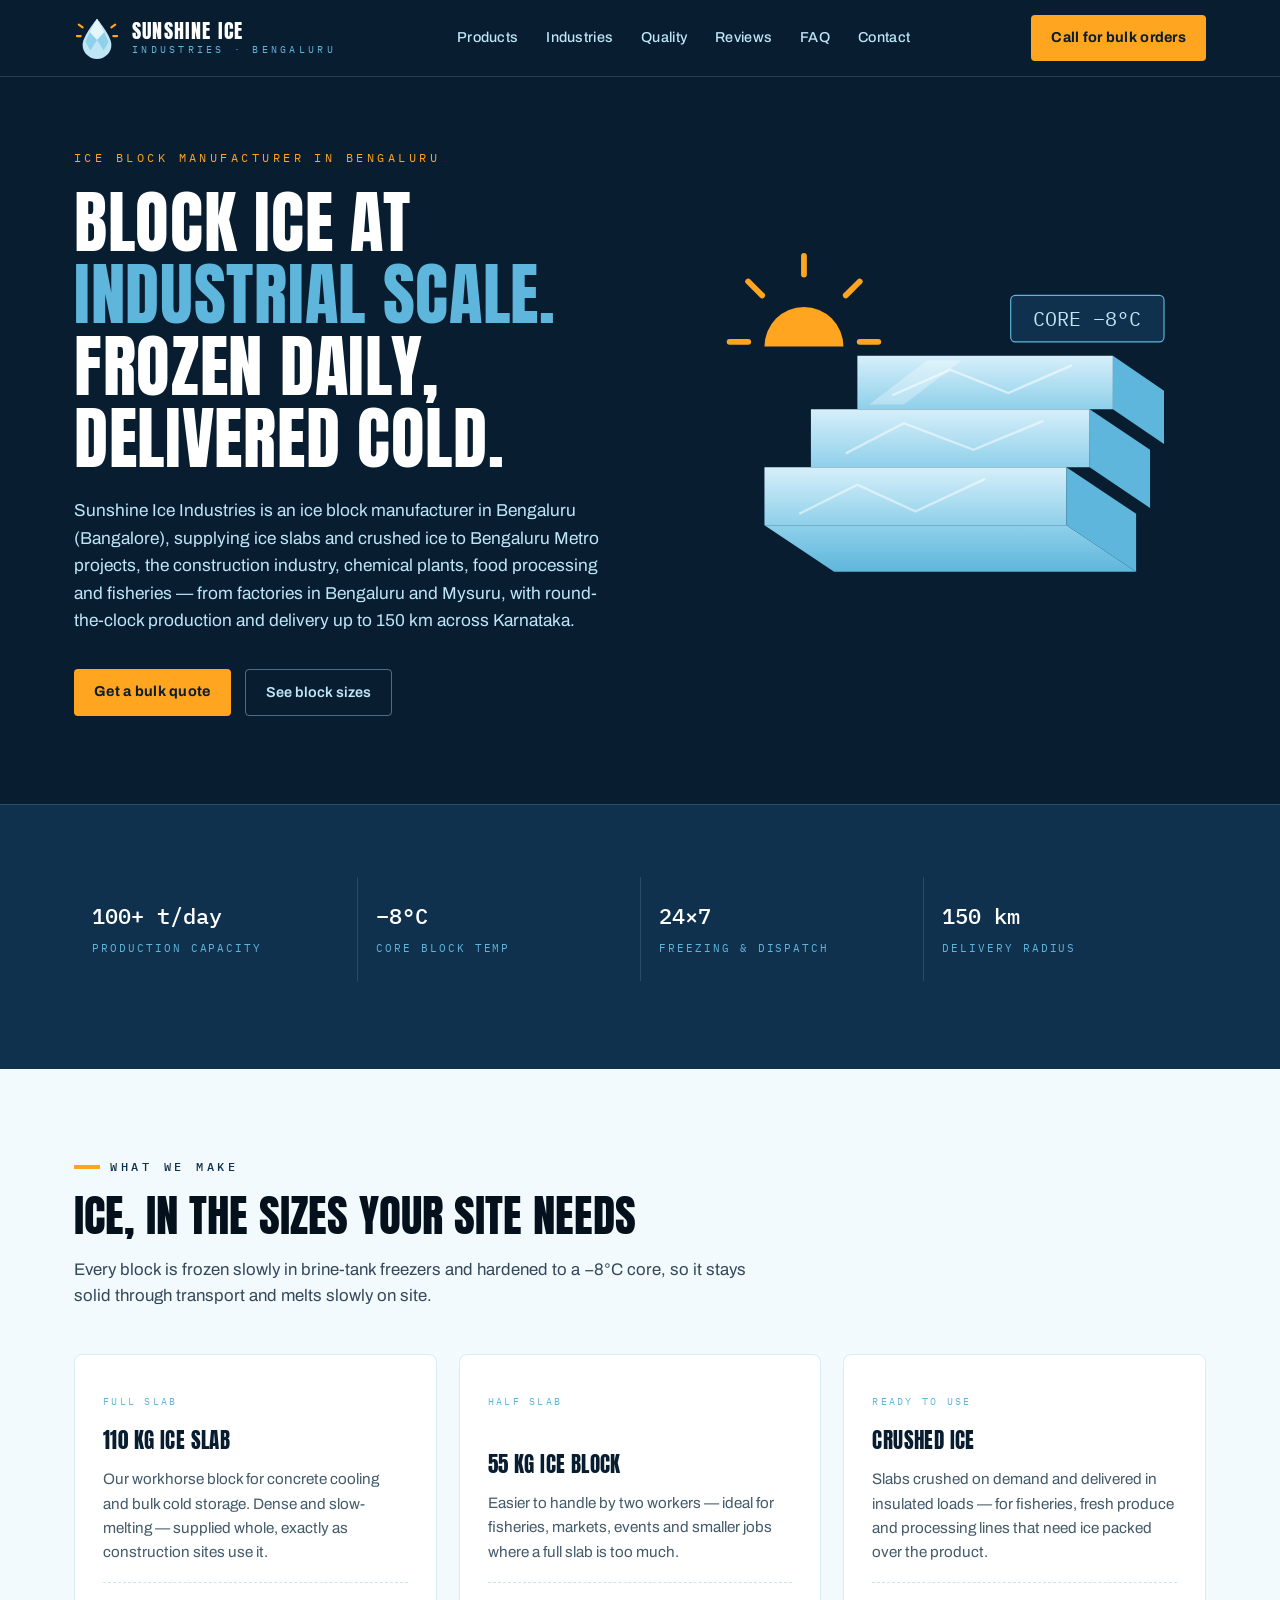
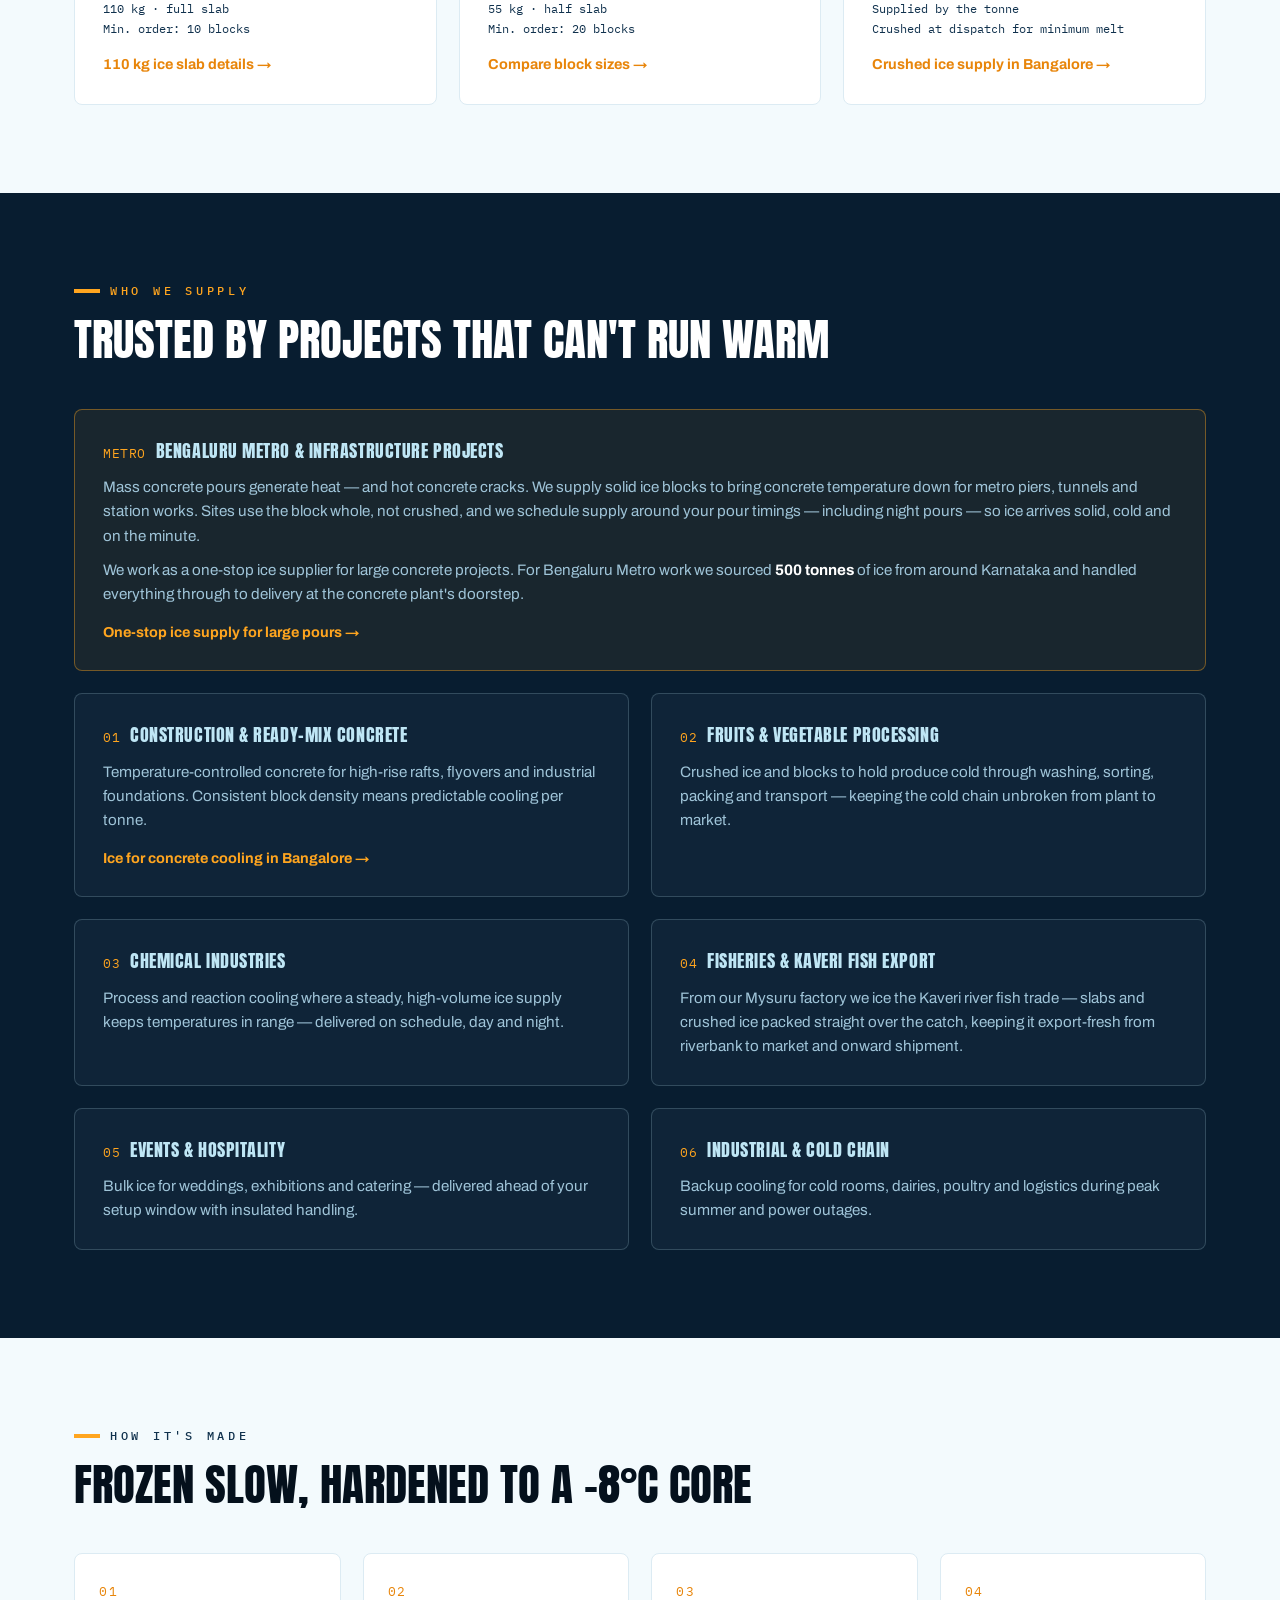
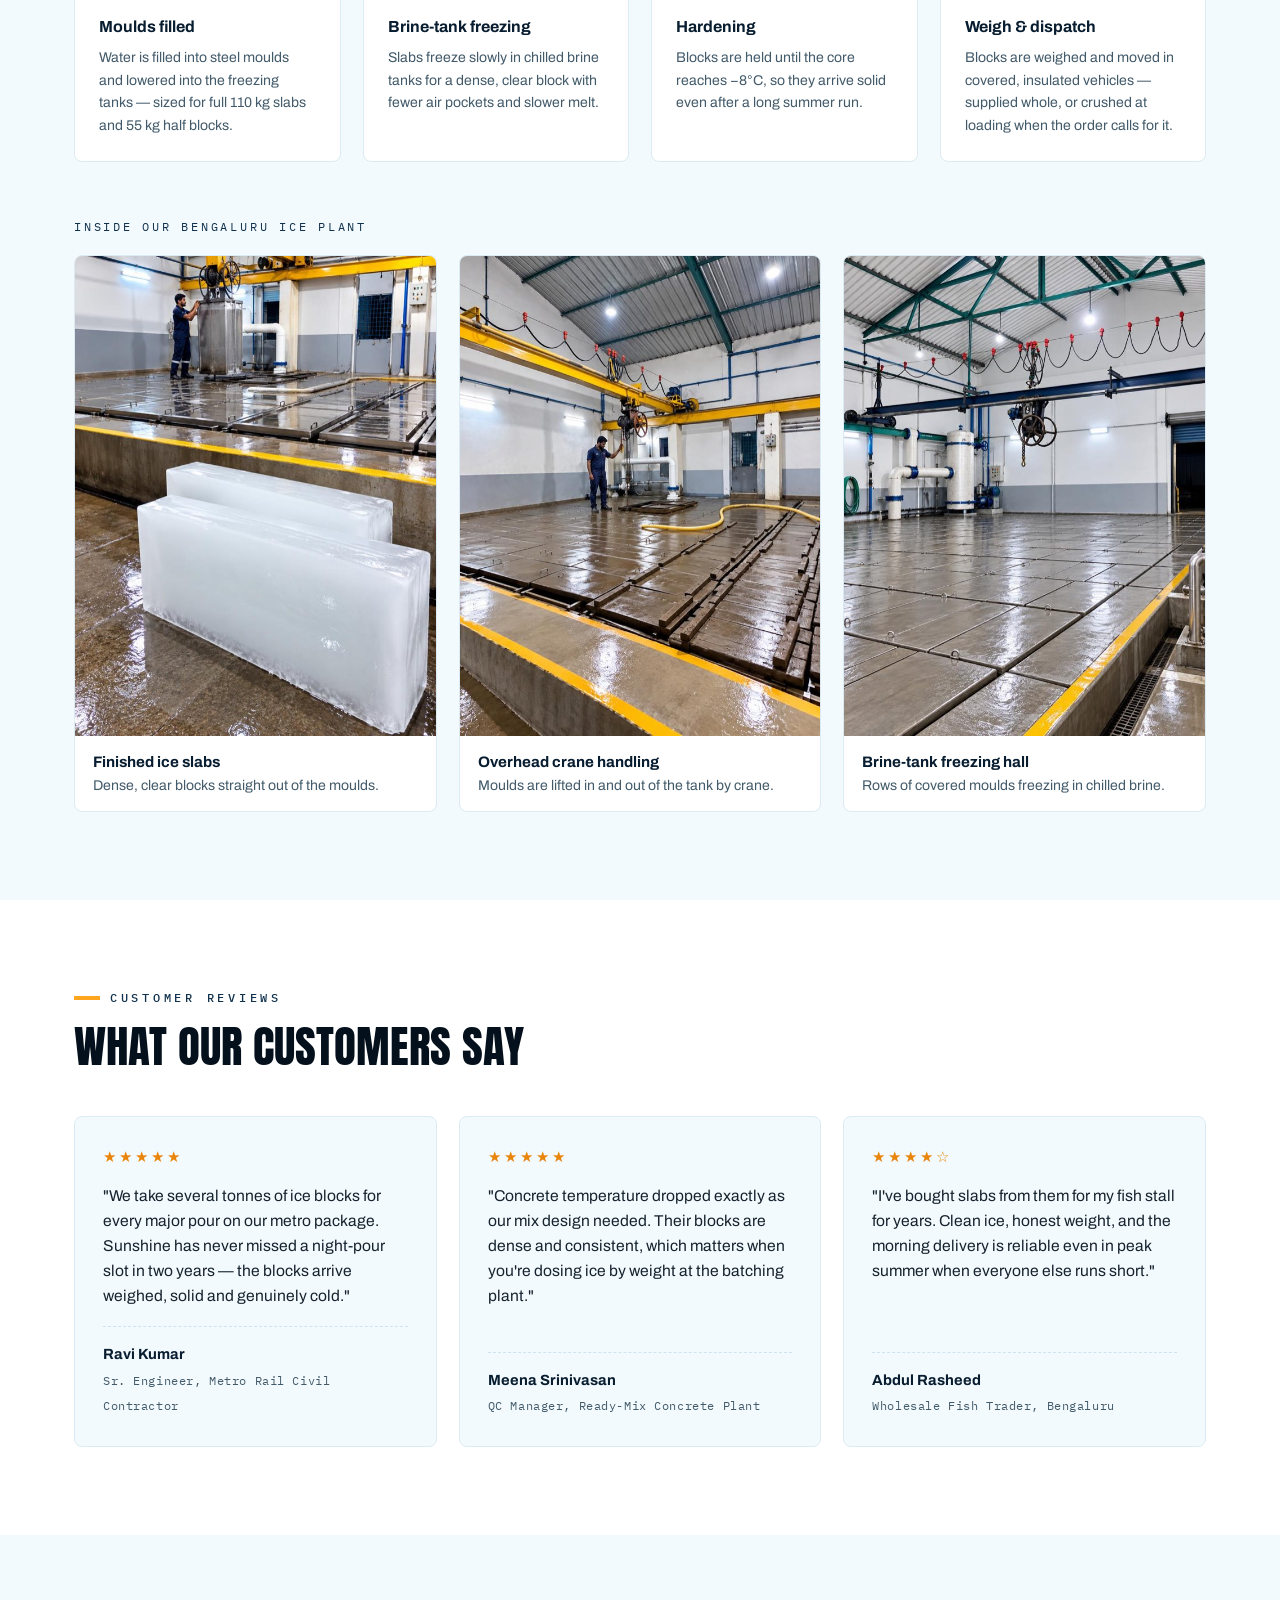
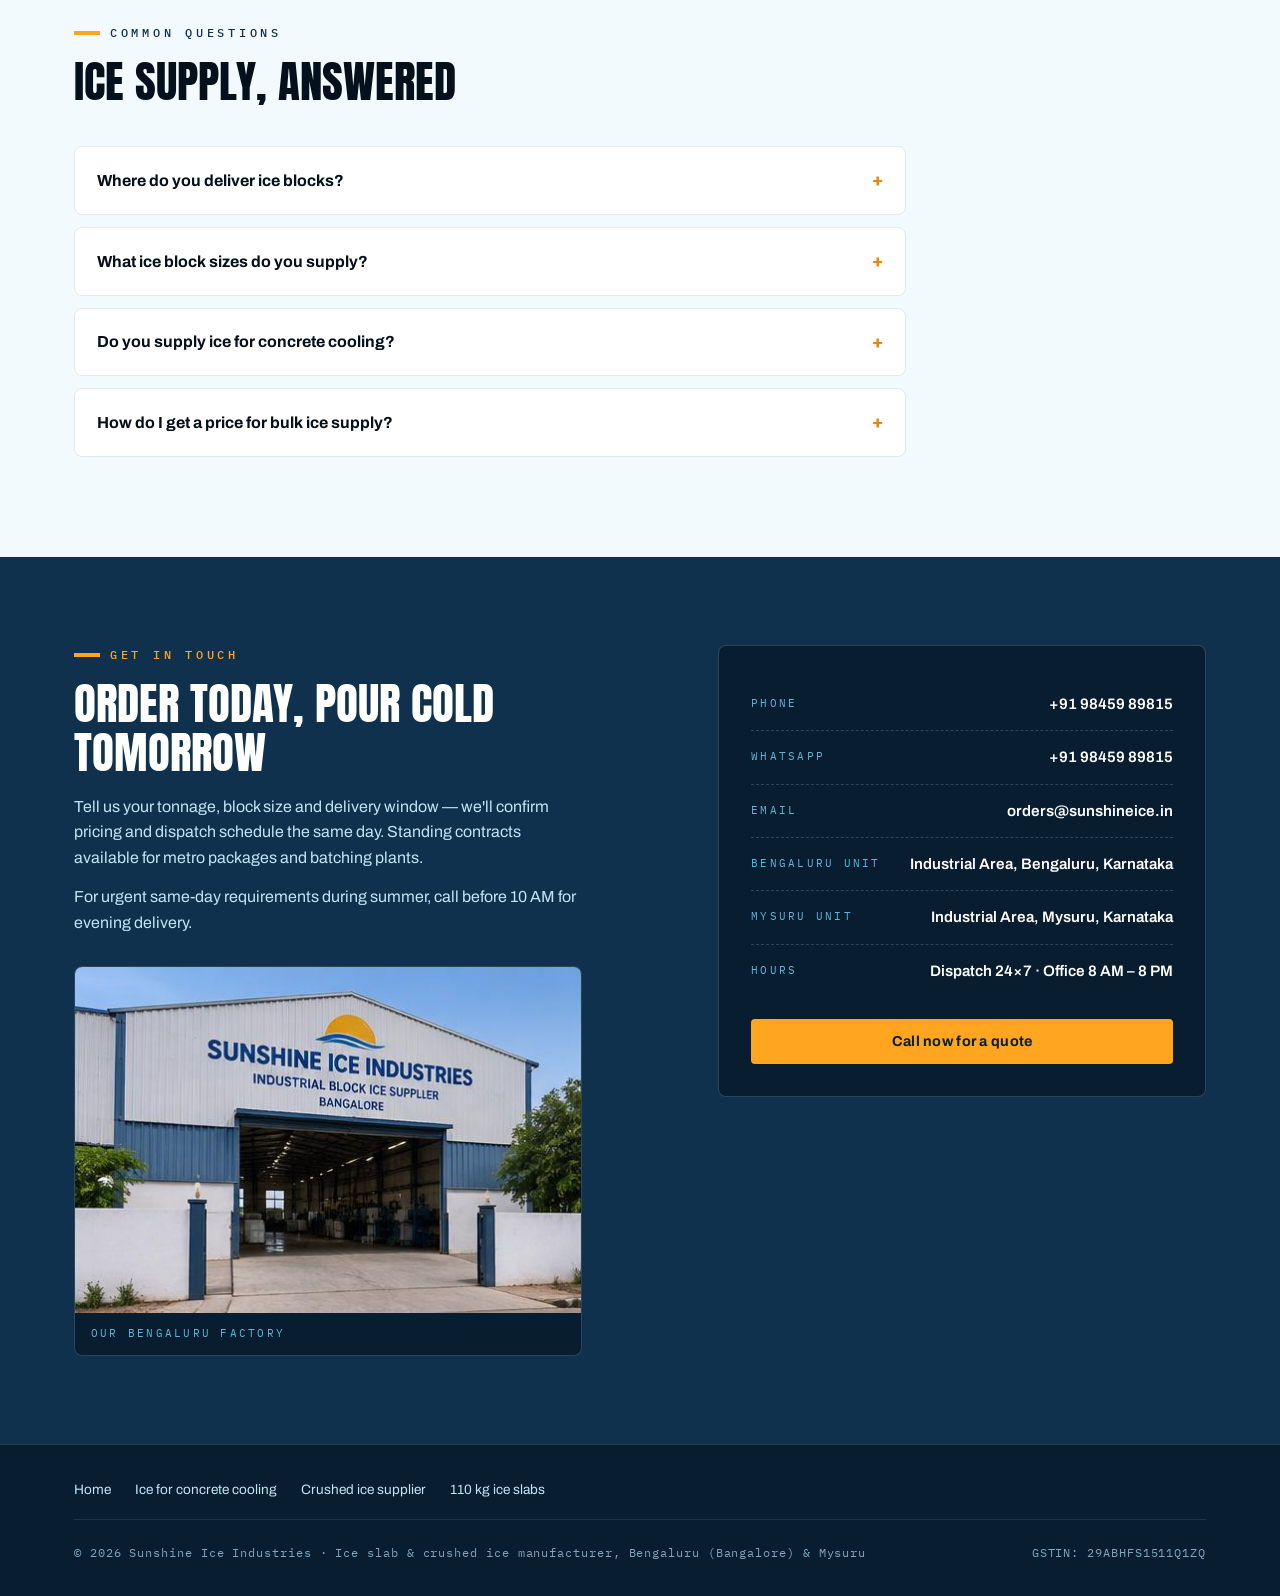
==== index.html @ 1e6f7b1a "Highlight one-stop ice supply for large concrete projects - Concrete cooling page: new lead section " ====
<!DOCTYPE html>
<html lang="en">
<head>
<meta charset="UTF-8">
<meta name="viewport" content="width=device-width, initial-scale=1.0">
<meta name="color-scheme" content="only light">
<meta name="supported-color-schemes" content="light">
<title>Ice Block Manufacturer in Bengaluru | Ice Slab Supplier — Sunshine Ice Industries</title>
<meta name="description" content="Ice block and ice slab manufacturer in Bengaluru (Bangalore). 110 kg and 55 kg blocks and crushed ice for concrete cooling. Call +91 98459 89815.">
<link rel="canonical" href="https://www.sunshineice.in/">
<meta name="geo.region" content="IN-KA">
<meta name="geo.placename" content="Bengaluru">
<meta property="og:type" content="website">
<meta property="og:title" content="Ice Block Manufacturer in Bengaluru — Sunshine Ice Industries">
<meta property="og:description" content="110 kg &amp; 55 kg ice slabs and crushed ice for concrete cooling, metro projects, construction and food processing. 100+ tonnes/day, delivery up to 150 km. Call +91 98459 89815.">
<meta property="og:url" content="https://www.sunshineice.in/">
<meta property="og:locale" content="en_IN">
<meta property="og:site_name" content="Sunshine Ice Industries">
<meta property="og:image" content="https://www.sunshineice.in/images/sunshine-ice-bengaluru-share.jpg">
<meta property="og:image:type" content="image/jpeg">
<meta property="og:image:width" content="1200">
<meta property="og:image:height" content="630">
<meta property="og:image:alt" content="Ice slabs at the Sunshine Ice Industries factory in Bengaluru">
<meta name="twitter:card" content="summary_large_image">
<meta name="twitter:image" content="https://www.sunshineice.in/images/sunshine-ice-bengaluru-share.jpg">
<meta name="twitter:title" content="Ice Block Manufacturer in Bengaluru — Sunshine Ice Industries">
<meta name="twitter:description" content="Industrial ice slabs and crushed ice. 100+ tonnes/day, delivery up to 150 km across Karnataka.">
<link rel="icon" type="image/svg+xml" href="/favicon.svg">
<link rel="icon" type="image/png" sizes="96x96" href="/favicon-96.png">
<link rel="apple-touch-icon" href="/apple-touch-icon.png">
<link rel="preconnect" href="https://fonts.googleapis.com">
<link rel="preconnect" href="https://fonts.gstatic.com" crossorigin>
<link href="https://fonts.googleapis.com/css2?family=Anton&family=Archivo:wght@400;500;600;700&family=IBM+Plex+Mono:wght@400;500&display=swap" rel="stylesheet">
<link rel="stylesheet" href="/styles.css">
<script type="application/ld+json">
{
  "@context": "https://schema.org",
  "@type": "LocalBusiness",
  "name": "Sunshine Ice Industries",
  "description": "Ice block and ice slab manufacturer with factories in Bengaluru and Mysuru, supplying construction, Bengaluru Metro projects, chemical industries, food processing and Kaveri river fish export.",
  "url": "https://www.sunshineice.in/",
  "telephone": "+919845989815",
  "email": "orders@sunshineice.in",
  "image": [
    "https://www.sunshineice.in/images/sunshine-ice-bengaluru-share.jpg",
    "https://www.sunshineice.in/images/ice-slabs-bengaluru-ice-factory.jpg",
    "https://www.sunshineice.in/images/ice-factory-bengaluru-exterior.jpg"
  ],
  "address": {
    "@type": "PostalAddress",
    "addressLocality": "Bengaluru",
    "addressRegion": "Karnataka",
    "addressCountry": "IN"
  },
  "location": [
    {"@type": "Place", "name": "Sunshine Ice Industries Bengaluru Unit", "address": {"@type": "PostalAddress", "addressLocality": "Bengaluru", "addressRegion": "Karnataka", "addressCountry": "IN"}},
    {"@type": "Place", "name": "Sunshine Ice Industries Mysuru Unit", "address": {"@type": "PostalAddress", "addressLocality": "Mysuru", "addressRegion": "Karnataka", "addressCountry": "IN"}}
  ],
  "areaServed": ["Bengaluru", "Bangalore", "Mysuru", "Karnataka"],
  "openingHours": "Mo-Su 00:00-24:00",
  "vatID": "29ABHFS1511Q1ZQ",
  "makesOffer": [
    {"@type": "Offer", "itemOffered": {"@type": "Product", "name": "110 kg Ice Slab"}},
    {"@type": "Offer", "itemOffered": {"@type": "Product", "name": "55 kg Ice Block"}},
    {"@type": "Offer", "itemOffered": {"@type": "Product", "name": "Crushed Ice"}}
  ]
}
</script>
<script type="application/ld+json">
{
  "@context": "https://schema.org",
  "@type": "FAQPage",
  "mainEntity": [
    {
      "@type": "Question",
      "name": "Where do you deliver ice blocks?",
      "acceptedAnswer": {"@type": "Answer", "text": "We deliver across Bengaluru (Bangalore) and up to 150 km from our factories in Bengaluru and Mysuru, covering both cities and surrounding districts, in covered insulated vehicles."}
    },
    {
      "@type": "Question",
      "name": "What ice block sizes do you supply?",
      "acceptedAnswer": {"@type": "Answer", "text": "Full slabs of 110 kg, half slabs of 55 kg, and crushed ice supplied by the tonne. Minimum order is 10 full slabs or 20 half blocks."}
    },
    {
      "@type": "Question",
      "name": "Do you supply ice for concrete cooling?",
      "acceptedAnswer": {"@type": "Answer", "text": "Yes. We supply solid ice blocks for concrete temperature control on metro and construction pours, scheduled around your pour timings including night pours."}
    },
    {
      "@type": "Question",
      "name": "How do I get a price for bulk ice supply?",
      "acceptedAnswer": {"@type": "Answer", "text": "Call or WhatsApp +91 98459 89815 with your tonnage, block size and delivery location — we confirm pricing and dispatch schedule the same day."}
    }
  ]
}
</script>
</head>
<body>
<!-- ================= HEADER ================= -->
<header>
  <div class="wrap nav">
    <a class="brand" href="#top" aria-label="Sunshine Ice Industries home">
      <!-- LOGO: frost drop — a droplet freezing into facets, flanked by sun rays -->
      <svg width="46" height="46" viewBox="0 0 96 96" role="img" aria-label="Sunshine Ice Industries logo">
        <path d="M48 8 C48 8 78 44 78 62 A30 30 0 0 1 18 62 C18 44 48 8 48 8Z" fill="#BFE6F5"/>
        <polygon points="48,8 63,36 48,52 33,36" fill="#E4F5FC"/>
        <polygon points="33,36 48,52 34,74 24,56" fill="#8FD0EA"/>
        <polygon points="63,36 48,52 62,74 72,56" fill="#8FD0EA"/>
        <g stroke="#FFA51F" stroke-width="4.5" stroke-linecap="round">
          <line x1="10" y1="20" x2="18" y2="26"/>
          <line x1="86" y1="20" x2="78" y2="26"/>
          <line x1="6"  y1="44" x2="14" y2="44"/>
          <line x1="90" y1="44" x2="82" y2="44"/>
        </g>
      </svg>
      <span class="brand-name">SUNSHINE ICE<span>INDUSTRIES<i> · BENGALURU</i></span></span>
    </a>
    <nav class="links" id="navLinks">
      <a href="#products">Products</a>
      <a href="#industries">Industries</a>
      <a href="#process">Quality</a>
      <a href="#reviews">Reviews</a>
      <a href="#faq">FAQ</a>
      <a href="#contact">Contact</a>
    </nav>
    <div style="display:flex;gap:12px;align-items:center">
      <a class="call-btn" href="tel:+919845989815"><span class="lbl-long">Call for bulk orders</span><span class="lbl-short">Call now</span></a>
      <button class="menu-toggle" id="menuToggle" aria-expanded="false" aria-controls="navLinks" aria-label="Toggle menu">&#9776;</button>
    </div>
  </div>
</header>

<!-- ================= HERO ================= -->
<div class="hero" id="top">
  <div class="wrap">
    <div>
      <h1 class="eyebrow">Ice block manufacturer in Bengaluru</h1>
      <p class="hero-title">Block ice at <em>industrial scale.</em> Frozen daily, delivered cold.</p>
      <p class="lede">Sunshine Ice Industries is an ice block manufacturer in Bengaluru (Bangalore), supplying
        ice slabs and crushed ice to Bengaluru Metro projects, the construction industry, chemical
        plants, food processing and fisheries — from factories in Bengaluru and Mysuru, with
        round-the-clock production and delivery up to 150 km across Karnataka.</p>
      <div class="hero-ctas">
        <a class="call-btn" href="#contact">Get a bulk quote</a>
        <a class="btn-ghost" href="#products">See block sizes</a>
      </div>
    </div>
    <div class="hero-art" aria-hidden="true">
      <!-- stacked ice slabs -->
      <svg viewBox="0 0 420 340" xmlns="http://www.w3.org/2000/svg">
        <defs>
          <linearGradient id="face" x1="0" y1="0" x2="0" y2="1">
            <stop offset="0" stop-color="#D6EFFA"/><stop offset="1" stop-color="#8FD0EA"/>
          </linearGradient>
          <linearGradient id="side" x1="0" y1="0" x2="0" y2="1">
            <stop offset="0" stop-color="#8FD0EA"/><stop offset="1" stop-color="#5FB6DC"/>
          </linearGradient>
        </defs>
        <!-- bottom slab -->
        <g>
          <polygon points="40,250 300,250 360,290 100,290" fill="url(#side)"/>
          <polygon points="40,250 300,250 300,200 40,200" fill="url(#face)"/>
          <polygon points="300,250 360,290 360,240 300,200" fill="#5FB6DC"/>
          <polyline points="70,240 120,215 170,238 230,210" fill="none" stroke="#FFFFFF" stroke-opacity=".5" stroke-width="2"/>
        </g>
        <!-- middle slab -->
        <g>
          <polygon points="70,200 310,200 360,235 120,235" fill="url(#side)" opacity="0"/>
          <polygon points="80,200 320,200 320,150 80,150" fill="url(#face)"/>
          <polygon points="320,200 372,235 372,185 320,150" fill="#5FB6DC"/>
          <polygon points="80,200 320,200 372,235 132,235" fill="url(#side)" opacity=".0"/>
          <polyline points="110,188 160,162 220,185 280,160" fill="none" stroke="#FFFFFF" stroke-opacity=".5" stroke-width="2"/>
        </g>
        <!-- top slab -->
        <g>
          <polygon points="120,150 340,150 340,104 120,104" fill="url(#face)"/>
          <polygon points="340,150 384,180 384,134 340,104" fill="#5FB6DC"/>
          <polyline points="150,138 200,116 250,136 305,112" fill="none" stroke="#FFFFFF" stroke-opacity=".55" stroke-width="2"/>
          <polygon class="glint" points="130,146 180,108 210,108 160,146" fill="#FFFFFF" opacity=".3"/>
        </g>
        <!-- sun -->
        <g>
          <path d="M40 96a34 34 0 0 1 68 0Z" fill="#FFA51F"/>
          <g stroke="#FFA51F" stroke-width="5" stroke-linecap="round">
            <line x1="74" y1="18" x2="74" y2="34"/>
            <line x1="26" y1="40" x2="38" y2="52"/>
            <line x1="122" y1="40" x2="110" y2="52"/>
            <line x1="10" y1="92" x2="26" y2="92"/>
            <line x1="138" y1="92" x2="122" y2="92"/>
          </g>
        </g>
        <!-- temperature tag -->
        <g font-family="IBM Plex Mono, monospace">
          <rect x="252" y="52" width="132" height="40" rx="4" fill="#10314D" stroke="#5FB6DC"/>
          <text x="318" y="78" fill="#BFE6F5" font-size="17" text-anchor="middle">CORE −8°C</text>
        </g>
      </svg>
    </div>
  </div>
  <!-- spec strip -->
  <div class="spec-strip">
    <div class="wrap">
      <div class="spec"><b>100+ t/day</b><span>Production capacity</span></div>
      <div class="spec"><b>−8°C</b><span>Core block temp</span></div>
      <div class="spec"><b>24×7</b><span>Freezing &amp; dispatch</span></div>
      <div class="spec"><b>150 km</b><span>Delivery radius</span></div>
    </div>
  </div>
</div>
<!-- ================= PRODUCTS ================= -->
<section id="products">
  <div class="wrap">
    <p class="kicker">What we make</p>
    <h2>Ice, in the sizes your site needs</h2>
    <p class="section-intro">Every block is frozen slowly in brine-tank freezers and hardened to a
      −8°C core, so it stays solid through transport and melts slowly on site.</p>
    <div class="cards">
      <div class="card">
        <p class="tag">Full slab</p>
        <h3>110 kg Ice Slab</h3>
        <p>Our workhorse block for concrete cooling and bulk cold storage. Dense and slow-melting —
          supplied whole, exactly as construction sites use it.</p>
        <p class="meta">110 kg · full slab<br>Min. order: 10 blocks</p>
        <a class="more" href="/110-kg-ice-slab-bangalore/">110 kg ice slab details</a>
      </div>
      <div class="card">
        <p class="tag">Half slab</p>
        <h3>55 kg Ice Block</h3>
        <p>Easier to handle by two workers — ideal for fisheries, markets, events and smaller
          jobs where a full slab is too much.</p>
        <p class="meta">55 kg · half slab<br>Min. order: 20 blocks</p>
        <a class="more" href="/110-kg-ice-slab-bangalore/">Compare block sizes</a>
      </div>
      <div class="card">
        <p class="tag">Ready to use</p>
        <h3>Crushed Ice</h3>
        <p>Slabs crushed on demand and delivered in insulated loads — for fisheries, fresh produce
          and processing lines that need ice packed over the product.</p>
        <p class="meta">Supplied by the tonne<br>Crushed at dispatch for minimum melt</p>
        <a class="more" href="/crushed-ice-supplier-bangalore/">Crushed ice supply in Bangalore</a>
      </div>
    </div>
  </div>
</section>

<!-- ================= INDUSTRIES ================= -->
<section class="industries" id="industries">
  <div class="wrap">
    <p class="kicker" style="color:var(--sun)">Who we supply</p>
    <h2>Trusted by projects that can't run warm</h2>
    <div class="ind-grid">
      <div class="ind feature">
        <h3><span class="num">METRO</span>Bengaluru Metro &amp; infrastructure projects</h3>
        <p>Mass concrete pours generate heat — and hot concrete cracks. We supply solid ice blocks
          to bring concrete temperature down for metro piers, tunnels and station works. Sites use
          the block whole, not crushed, and we schedule supply around your pour timings — including
          night pours — so ice arrives solid, cold and on the minute.</p>
        <p>We work as a one-stop ice supplier for large concrete projects. For Bengaluru Metro
          work we sourced <b>500 tonnes</b> of ice from around Karnataka and handled everything
          through to delivery at the concrete plant's doorstep.</p>
        <a class="more" href="/ice-for-concrete-cooling-bangalore/">One-stop ice supply for large pours</a>
      </div>
      <div class="ind">
        <h3><span class="num">01</span>Construction &amp; ready-mix concrete</h3>
        <p>Temperature-controlled concrete for high-rise rafts, flyovers and industrial
          foundations. Consistent block density means predictable cooling per tonne.</p>
        <a class="more" href="/ice-for-concrete-cooling-bangalore/">Ice for concrete cooling in Bangalore</a>
      </div>
      <div class="ind">
        <h3><span class="num">02</span>Fruits &amp; vegetable processing</h3>
        <p>Crushed ice and blocks to hold produce cold through washing, sorting, packing and
          transport — keeping the cold chain unbroken from plant to market.</p>
      </div>
      <div class="ind">
        <h3><span class="num">03</span>Chemical industries</h3>
        <p>Process and reaction cooling where a steady, high-volume ice supply keeps temperatures
          in range — delivered on schedule, day and night.</p>
      </div>
      <div class="ind">
        <h3><span class="num">04</span>Fisheries &amp; Kaveri fish export</h3>
        <p>From our Mysuru factory we ice the Kaveri river fish trade — slabs and crushed ice
          packed straight over the catch, keeping it export-fresh from riverbank to market and
          onward shipment.</p>
      </div>
      <div class="ind">
        <h3><span class="num">05</span>Events &amp; hospitality</h3>
        <p>Bulk ice for weddings, exhibitions and catering — delivered ahead of your setup
          window with insulated handling.</p>
      </div>
      <div class="ind">
        <h3><span class="num">06</span>Industrial &amp; cold chain</h3>
        <p>Backup cooling for cold rooms, dairies, poultry and logistics during peak summer
          and power outages.</p>
      </div>
    </div>
  </div>
</section>

<!-- ================= PROCESS / QUALITY ================= -->
<section id="process">
  <div class="wrap">
    <p class="kicker">How it's made</p>
    <h2>Frozen slow, hardened to a −8°C core</h2>
    <div class="steps">
      <div class="step">
        <h3>Moulds filled</h3>
        <p>Water is filled into steel moulds and lowered into the freezing tanks — sized for
          full 110 kg slabs and 55 kg half blocks.</p>
      </div>
      <div class="step">
        <h3>Brine-tank freezing</h3>
        <p>Slabs freeze slowly in chilled brine tanks for a dense, clear block with fewer air
          pockets and slower melt.</p>
      </div>
      <div class="step">
        <h3>Hardening</h3>
        <p>Blocks are held until the core reaches −8°C, so they arrive solid even after a long
          summer run.</p>
      </div>
      <div class="step">
        <h3>Weigh &amp; dispatch</h3>
        <p>Blocks are weighed and moved in covered, insulated vehicles — supplied whole, or
          crushed at loading when the order calls for it.</p>
      </div>
    </div>
    <p class="plant-label">Inside our Bengaluru ice plant</p>
    <div class="plant">
      <figure>
        <img src="images/ice-slabs-bengaluru-ice-factory-640.jpg" srcset="images/ice-slabs-bengaluru-ice-factory-640.jpg 640w, images/ice-slabs-bengaluru-ice-factory.jpg 960w" sizes="(max-width:900px) 72vw, 365px" width="960" height="1280" loading="lazy" decoding="async" alt="Two clear ice slabs standing beside the brine tank at the Sunshine Ice Industries factory in Bengaluru">
        <figcaption><b>Finished ice slabs</b>Dense, clear blocks straight out of the moulds.</figcaption>
      </figure>
      <figure>
        <img src="images/ice-factory-overhead-crane-640.jpg" srcset="images/ice-factory-overhead-crane-640.jpg 640w, images/ice-factory-overhead-crane.jpg 960w" sizes="(max-width:900px) 72vw, 365px" width="960" height="1280" loading="lazy" decoding="async" alt="Worker operating an overhead crane above the covered brine tank at the Bengaluru ice block factory">
        <figcaption><b>Overhead crane handling</b>Moulds are lifted in and out of the tank by crane.</figcaption>
      </figure>
      <figure>
        <img src="images/brine-tank-freezing-hall-640.jpg" srcset="images/brine-tank-freezing-hall-640.jpg 640w, images/brine-tank-freezing-hall.jpg 960w" sizes="(max-width:900px) 72vw, 365px" width="960" height="1280" loading="lazy" decoding="async" alt="Brine-tank freezing hall with rows of covered ice moulds at the Bengaluru ice plant">
        <figcaption><b>Brine-tank freezing hall</b>Rows of covered moulds freezing in chilled brine.</figcaption>
      </figure>
    </div>
  </div>
</section>

<!-- ================= REVIEWS ================= -->
<section class="reviews" id="reviews">
  <div class="wrap">
    <p class="kicker">Customer reviews</p>
    <h2>What our customers say</h2>
    <div class="review-grid">
      <div class="review">
        <p class="stars" aria-label="5 out of 5 stars">★★★★★</p>
        <blockquote>"We take several tonnes of ice blocks for every major pour on our metro
          package. Sunshine has never missed a night-pour slot in two years — the blocks arrive
          weighed, solid and genuinely cold."</blockquote>
        <div class="who"><b>Ravi Kumar</b><span>Sr. Engineer, Metro Rail Civil Contractor</span></div>
      </div>
      <div class="review">
        <p class="stars" aria-label="5 out of 5 stars">★★★★★</p>
        <blockquote>"Concrete temperature dropped exactly as our mix design needed. Their blocks
          are dense and consistent, which matters when you're dosing ice by weight at the
          batching plant."</blockquote>
        <div class="who"><b>Meena Srinivasan</b><span>QC Manager, Ready-Mix Concrete Plant</span></div>
      </div>
      <div class="review">
        <p class="stars" aria-label="4 out of 5 stars">★★★★☆</p>
        <blockquote>"I've bought slabs from them for my fish stall for years. Clean ice, honest
          weight, and the morning delivery is reliable even in peak summer when everyone else
          runs short."</blockquote>
        <div class="who"><b>Abdul Rasheed</b><span>Wholesale Fish Trader, Bengaluru</span></div>
      </div>
    </div>
  </div>
</section>

<!-- ================= FAQ ================= -->
<section id="faq">
  <div class="wrap">
    <p class="kicker">Common questions</p>
    <h2>Ice supply, answered</h2>
    <div class="faq-list">
      <details>
        <summary>Where do you deliver ice blocks?</summary>
        <p>We deliver across Bengaluru (Bangalore) and up to 150 km from our factories in Bengaluru
          and Mysuru — covering both cities and surrounding districts — in covered, insulated
          vehicles so blocks arrive solid.</p>
      </details>
      <details>
        <summary>What ice block sizes do you supply?</summary>
        <p>Full slabs of 110 kg, half slabs of 55 kg, and crushed ice supplied by the tonne.
          Minimum order is 10 full slabs or 20 half blocks.</p>
      </details>
      <details>
        <summary>Do you supply ice for concrete cooling?</summary>
        <p>Yes — solid ice blocks for concrete temperature control on metro and construction
          pours. Sites use the block whole, and we schedule supply around your pour timings,
          including night pours.</p>
      </details>
      <details>
        <summary>How do I get a price for bulk ice supply?</summary>
        <p>Call or WhatsApp <a href="tel:+919845989815">+91 98459 89815</a> with your tonnage,
          block size and delivery location — we confirm pricing and dispatch schedule the same day.</p>
      </details>
    </div>
  </div>
</section>

<!-- ================= CONTACT ================= -->
<section class="contact" id="contact">
  <div class="wrap">
    <div>
      <p class="kicker" style="color:var(--sun)">Get in touch</p>
      <h2>Order today, pour cold tomorrow</h2>
      <p style="margin-top:16px;max-width:32rem">Tell us your tonnage, block size and delivery
        window — we'll confirm pricing and dispatch schedule the same day. Standing contracts
        available for metro packages and batching plants.</p>
      <p style="margin-top:14px;max-width:32rem">For urgent same-day requirements during summer,
        call before 10 AM for evening delivery.</p>
      <figure class="plant-ext">
        <img src="images/ice-factory-bengaluru-exterior.jpg" width="508" height="348" loading="lazy" decoding="async" alt="Front of the Sunshine Ice Industries factory building in Bengaluru (Bangalore)">
        <figcaption>Our Bengaluru factory</figcaption>
      </figure>
    </div>
    <div class="contact-card">
      <div class="contact-line"><span>Phone</span><b><a href="tel:+919845989815" style="text-decoration:none">+91 98459 89815</a></b></div>
      <div class="contact-line"><span>WhatsApp</span><b><a href="https://wa.me/919845989815" style="text-decoration:none">+91 98459 89815</a></b></div>
      <div class="contact-line"><span>Email</span><b><a href="mailto:orders@sunshineice.in" style="text-decoration:none">orders@sunshineice.in</a></b></div>
      <div class="contact-line"><span>Bengaluru unit</span><b>Industrial Area, Bengaluru, Karnataka</b></div>
      <div class="contact-line"><span>Mysuru unit</span><b>Industrial Area, Mysuru, Karnataka</b></div>
      <div class="contact-line"><span>Hours</span><b>Dispatch 24×7 · Office 8 AM – 8 PM</b></div>
      <a class="call-btn" href="tel:+919845989815">Call now for a quote</a>
    </div>
  </div>
</section>

<!-- ================= FOOTER ================= -->
<footer>
  <div class="wrap">
    <nav class="foot-links" aria-label="More pages">
      <a href="/">Home</a>
      <a href="/ice-for-concrete-cooling-bangalore/">Ice for concrete cooling</a>
      <a href="/crushed-ice-supplier-bangalore/">Crushed ice supplier</a>
      <a href="/110-kg-ice-slab-bangalore/">110 kg ice slabs</a>
    </nav>
    <small>© 2026 Sunshine Ice Industries · Ice slab &amp; crushed ice manufacturer, Bengaluru (Bangalore) &amp; Mysuru</small>
    <small>GSTIN: 29ABHFS1511Q1ZQ</small>
  </div>
</footer>

<script>
const t=document.getElementById('menuToggle'),n=document.getElementById('navLinks');
t.addEventListener('click',()=>{const open=n.classList.toggle('open');t.setAttribute('aria-expanded',open)});
n.querySelectorAll('a').forEach(a=>a.addEventListener('click',()=>{n.classList.remove('open');t.setAttribute('aria-expanded','false')}));
</script>
</body>
</html>
---- styles.css ----
:root{
  color-scheme: only light;
  --navy:#081D30;
  --steel:#10314D;
  --ice:#BFE6F5;
  --ice-deep:#5FB6DC;
  --frost:#F3FAFD;
  --white:#FFFFFF;
  --sun:#FFA51F;
  --sun-deep:#E8850A;
  --text:#16232E;
  --muted:#425A6A;
  --display:'Anton',sans-serif;
  --body:'Archivo',sans-serif;
  --mono:'IBM Plex Mono',monospace;
}
*{margin:0;padding:0;box-sizing:border-box}
html{scroll-behavior:smooth;background:var(--frost)}
body{font-family:var(--body);color:var(--text);background:var(--frost);line-height:1.6}
section{background:var(--frost)}
img,svg{display:block;max-width:100%}
a{color:inherit}
.wrap{max-width:1180px;margin:0 auto;padding:0 24px}

/* ---------- header ---------- */
header{position:sticky;top:0;z-index:50;background:var(--navy);border-bottom:1px solid rgba(191,230,245,.15)}
.nav{display:flex;align-items:center;justify-content:space-between;height:76px}
.brand{display:flex;align-items:center;gap:12px;text-decoration:none}
.brand-name{font-family:var(--display);font-size:1.25rem;letter-spacing:.06em;color:var(--white);line-height:1}
.brand-name span{display:block;font-family:var(--mono);font-size:.6rem;letter-spacing:.34em;color:var(--ice-deep);margin-top:4px;font-weight:400}
.brand svg{flex:none}
.brand-name i{font-style:normal}
.lbl-short{display:none}
nav.links{display:flex;gap:28px}
nav.links a{color:var(--ice);text-decoration:none;font-size:.9rem;font-weight:500;letter-spacing:.02em}
nav.links a:hover,nav.links a:focus-visible{color:var(--sun)}
.call-btn{background:var(--sun);color:var(--navy);text-decoration:none;font-weight:700;font-size:.9rem;padding:11px 20px;border-radius:4px;letter-spacing:.02em;white-space:nowrap}
.call-btn:hover{background:var(--sun-deep)}
.menu-toggle{display:none;background:none;border:1px solid rgba(191,230,245,.3);border-radius:4px;color:var(--ice);font-size:1.3rem;line-height:1;padding:6px 12px;cursor:pointer}
a:focus-visible,button:focus-visible{outline:3px solid var(--sun);outline-offset:2px}

/* ---------- hero ---------- */
.hero{background:var(--navy);color:var(--white);position:relative;overflow:hidden}
.hero .wrap{display:grid;grid-template-columns:1.1fr .9fr;gap:48px;align-items:center;padding-top:72px;padding-bottom:88px}
.eyebrow{font-family:var(--mono);font-size:.72rem;letter-spacing:.3em;text-transform:uppercase;color:var(--sun);margin-bottom:20px}
h1.eyebrow{font-weight:400;line-height:1.6}
.hero-title{font-family:var(--display);font-size:clamp(2.6rem,5.4vw,4.4rem);line-height:1.04;letter-spacing:.01em;text-transform:uppercase;font-weight:400}
.hero-title em{font-style:normal;color:var(--ice-deep)}
.hero p.lede{margin-top:22px;font-size:1.08rem;color:var(--ice);max-width:34rem}
.hero-ctas{margin-top:34px;display:flex;gap:14px;flex-wrap:wrap}
.btn-ghost{border:1px solid rgba(191,230,245,.4);color:var(--ice);text-decoration:none;font-weight:600;font-size:.9rem;padding:11px 20px;border-radius:4px}
.btn-ghost:hover{border-color:var(--ice);color:var(--white)}
.hero-art{position:relative}
@media (prefers-reduced-motion:no-preference){
  .glint{animation:glint 5s ease-in-out infinite}
  @keyframes glint{0%,100%{opacity:.15}50%{opacity:.7}}
}

/* ---------- spec strip ---------- */
.spec-strip{background:var(--steel);border-top:1px solid rgba(191,230,245,.15)}
.spec-strip .wrap{display:grid;grid-template-columns:repeat(4,1fr);gap:0}
.spec{padding:22px 18px;border-left:1px solid rgba(191,230,245,.15)}
.spec:first-child{border-left:none}
.spec b{display:block;font-family:var(--mono);font-size:1.35rem;font-weight:500;color:var(--white)}
.spec span{font-family:var(--mono);font-size:.68rem;letter-spacing:.18em;text-transform:uppercase;color:var(--ice-deep)}

/* ---------- shared section styling ---------- */
section{padding:88px 0}
.kicker{font-family:var(--mono);font-size:.78rem;font-weight:500;letter-spacing:.3em;text-transform:uppercase;color:var(--steel);margin-bottom:14px;display:flex;align-items:center;gap:10px}
.kicker::before{content:"";width:26px;height:4px;background:var(--sun);flex:none}
h2{font-family:var(--display);font-size:clamp(1.9rem,3.6vw,2.8rem);text-transform:uppercase;line-height:1.1;font-weight:400;color:#04101C}
.section-intro{max-width:44rem;margin-top:16px;color:#33475A;font-size:1.05rem}

/* ---------- products ---------- */
.cards{display:grid;grid-template-columns:repeat(3,1fr);gap:22px;margin-top:44px}
.card{background:var(--white);border:1px solid #DCEBF3;border-radius:8px;padding:28px;display:flex;flex-direction:column}
.card .tag{font-family:var(--mono);font-size:.65rem;letter-spacing:.22em;text-transform:uppercase;color:var(--ice-deep);margin-bottom:14px}
.card h3{font-family:var(--display);font-size:1.3rem;text-transform:uppercase;font-weight:400;color:var(--navy);letter-spacing:.02em}
.card p{margin-top:10px;color:var(--muted);font-size:.95rem;flex:1}
.card .meta{margin-top:18px;padding-top:16px;border-top:1px dashed #CFE3EE;font-family:var(--mono);font-size:.78rem;color:var(--steel)}

/* ---------- industries ---------- */
.industries{background:var(--navy);color:var(--white)}
.industries h2{color:var(--white)}
.ind-grid{display:grid;grid-template-columns:repeat(2,1fr);gap:22px;margin-top:44px}
.ind{border:1px solid rgba(191,230,245,.2);border-radius:8px;padding:26px 28px;background:rgba(191,230,245,.04)}
.ind h3{font-family:var(--display);font-weight:400;text-transform:uppercase;font-size:1.15rem;letter-spacing:.03em;color:var(--ice)}
.ind h3 .num{font-family:var(--mono);color:var(--sun);font-size:.8rem;margin-right:10px}
.ind p{margin-top:10px;color:#9FC4D8;font-size:.95rem}
.ind.feature{grid-column:1/-1;background:rgba(255,165,31,.07);border-color:rgba(255,165,31,.4)}

/* ---------- process ---------- */
.steps{display:grid;grid-template-columns:repeat(4,1fr);gap:22px;margin-top:44px;counter-reset:step}
.step{background:var(--white);border:1px solid #DCEBF3;border-radius:8px;padding:24px}
.step::before{counter-increment:step;content:counter(step,decimal-leading-zero);font-family:var(--mono);color:var(--sun-deep);font-size:.8rem;letter-spacing:.15em}
.step h3{font-family:var(--body);font-weight:700;font-size:1rem;margin-top:10px;color:var(--navy)}
.step p{margin-top:8px;font-size:.88rem;color:var(--muted)}

/* ---------- plant photos ---------- */
.plant-label{margin-top:56px;font-family:var(--mono);font-size:.72rem;letter-spacing:.24em;text-transform:uppercase;color:var(--steel)}
.plant{display:grid;grid-template-columns:repeat(3,1fr);gap:22px;margin-top:18px}
.plant figure{background:var(--white);border:1px solid #DCEBF3;border-radius:8px;overflow:hidden}
.plant img{width:100%;height:auto;aspect-ratio:3/4;object-fit:cover;background:#DCEBF3}
.plant figcaption{padding:14px 18px;font-size:.88rem;color:var(--muted)}
.plant figcaption b{display:block;font-weight:700;font-size:.95rem;color:var(--navy)}
.plant-ext{margin-top:30px;max-width:508px;border:1px solid rgba(191,230,245,.2);border-radius:8px;overflow:hidden;background:var(--navy)}
.plant-ext img{width:100%;height:auto}
.plant-ext figcaption{padding:12px 16px;font-family:var(--mono);font-size:.7rem;letter-spacing:.2em;text-transform:uppercase;color:var(--ice-deep)}

/* ---------- reviews ---------- */
.reviews{background:var(--white)}
.review-grid{display:grid;grid-template-columns:repeat(3,1fr);gap:22px;margin-top:44px}
.review{background:var(--frost);border:1px solid #DCEBF3;border-radius:8px;padding:28px;display:flex;flex-direction:column}
.stars{color:var(--sun-deep);letter-spacing:3px;font-size:.95rem}
.review blockquote{margin-top:14px;font-size:.98rem;color:var(--text);flex:1}
.review .who{margin-top:18px;padding-top:16px;border-top:1px dashed #CFE3EE}
.review .who b{display:block;font-size:.92rem;color:var(--navy)}
.review .who span{font-family:var(--mono);font-size:.72rem;color:var(--muted);letter-spacing:.05em}

/* ---------- faq ---------- */
.faq-list{margin-top:40px;max-width:52rem}
.faq-list details{background:var(--white);border:1px solid #DCEBF3;border-radius:8px;margin-bottom:12px}
.faq-list summary{cursor:pointer;list-style:none;display:flex;justify-content:space-between;align-items:center;gap:16px;padding:18px 22px;font-weight:700;color:#04101C;font-size:1rem}
.faq-list summary::after{content:"+";font-family:var(--mono);color:var(--sun-deep);font-size:1.2rem;flex:none}
.faq-list details[open] summary::after{content:"−"}
.faq-list summary::-webkit-details-marker{display:none}
.faq-list details p{padding:0 22px 18px;color:#33475A;font-size:.95rem}

/* ---------- contact ---------- */
.contact{background:var(--steel);color:var(--white)}
.contact .wrap{display:grid;grid-template-columns:1.1fr .9fr;gap:48px;align-items:start}
.contact h2{color:var(--white)}
.contact p{color:var(--ice)}
.contact-card{background:var(--navy);border:1px solid rgba(191,230,245,.2);border-radius:8px;padding:32px}
.contact-line{display:flex;justify-content:space-between;gap:16px;padding:14px 0;border-bottom:1px dashed rgba(191,230,245,.2);font-size:.95rem}
.contact-line:last-of-type{border-bottom:none}
.contact-line span{font-family:var(--mono);font-size:.7rem;letter-spacing:.2em;text-transform:uppercase;color:var(--ice-deep);padding-top:3px;white-space:nowrap}
.contact-line b{font-weight:600;text-align:right;color:var(--white)}
.contact-card .call-btn{display:block;text-align:center;margin-top:22px}

/* ---------- footer ---------- */
footer{background:var(--navy);color:#7FA6BC;padding:34px 0;border-top:1px solid rgba(191,230,245,.15)}
footer .wrap{display:flex;justify-content:space-between;align-items:center;gap:20px;flex-wrap:wrap}
footer small{font-family:var(--mono);font-size:.72rem;letter-spacing:.08em}

/* ---------- links into detail pages ---------- */
.card .more,.ind .more{display:inline-block;margin-top:14px;font-weight:700;font-size:.9rem;text-decoration:none;color:var(--sun-deep)}
.ind .more{color:var(--sun)}
.card .more::after,.ind .more::after{content:" \2192"}
.card .more:hover,.ind .more:hover{text-decoration:underline}
.foot-links{flex-basis:100%;display:flex;flex-wrap:wrap;gap:8px 24px;padding-bottom:18px;margin-bottom:4px;border-bottom:1px solid rgba(191,230,245,.12)}
.foot-links a{color:var(--ice);text-decoration:none;font-size:.85rem}
.foot-links a:hover{color:var(--sun)}

/* ---------- detail pages ---------- */
.page-hero{background:var(--navy);color:var(--white);padding:56px 0 68px}
.crumbs{font-family:var(--mono);font-size:.72rem;letter-spacing:.14em;text-transform:uppercase;color:var(--ice-deep);margin-bottom:22px}
.crumbs a{color:var(--ice);text-decoration:none}
.crumbs a:hover{color:var(--sun)}
.page-title{font-family:var(--display);font-size:clamp(2.1rem,4.6vw,3.5rem);line-height:1.06;letter-spacing:.01em;text-transform:uppercase;font-weight:400;max-width:22ch}
.page-hero .lede{margin-top:20px;font-size:1.08rem;color:var(--ice);max-width:40rem}
.split{display:grid;grid-template-columns:1.15fr .85fr;gap:52px;align-items:start}
.split>*{min-width:0}
.prose h2{margin-top:52px}
.prose h2:first-child{margin-top:0}
.prose p{margin-top:16px;color:#33475A;font-size:1.02rem;max-width:44rem}
.prose ul{margin:16px 0 0 20px;color:#33475A;font-size:1.02rem;max-width:44rem}
.prose li{margin-top:9px}
.prose li::marker{color:var(--sun-deep)}
.prose a{color:var(--steel);font-weight:600}
.side-photo{background:var(--white);border:1px solid #DCEBF3;border-radius:8px;overflow:hidden;position:sticky;top:100px}
.side-photo img{width:100%;height:auto;aspect-ratio:3/4;object-fit:cover;background:#DCEBF3}
.side-photo figcaption{padding:14px 18px;font-size:.88rem;color:var(--muted)}
.tbl-wrap{margin-top:22px;overflow-x:auto;max-width:44rem;border:1px solid #DCEBF3;border-radius:8px;background:var(--white)}
.tbl{width:100%;border-collapse:collapse;font-size:.95rem;min-width:520px}
.tbl th{font-family:var(--mono);font-size:.68rem;letter-spacing:.16em;text-transform:uppercase;text-align:left;color:var(--steel);padding:14px 16px;border-bottom:1px solid #DCEBF3;font-weight:500}
.tbl td{padding:14px 16px;border-bottom:1px dashed #DCEBF3;color:#33475A;vertical-align:top}
.tbl tr:last-child td{border-bottom:none}
.tbl td:first-child{font-weight:700;color:var(--navy);white-space:nowrap}
.callout{margin-top:24px;max-width:44rem;display:grid;grid-template-columns:auto 1fr;gap:22px;align-items:center;background:var(--navy);border-left:5px solid var(--sun);border-radius:8px;padding:22px 26px}
.callout .big{font-family:var(--display);font-weight:400;font-size:2.4rem;line-height:1;text-transform:uppercase;color:var(--sun);white-space:nowrap}
.prose .callout p{margin-top:0;color:var(--ice);font-size:.98rem}
.ind.feature b{color:var(--white)}
.related{background:var(--white)}
a.card{text-decoration:none}
a.card:hover{border-color:var(--ice-deep)}
@media (max-width:900px){
  .split{grid-template-columns:1fr;gap:36px}
  .side-photo{position:static;max-width:420px}
  .page-hero{padding:44px 0 52px}
}

/* ---------- responsive ---------- */
@media (max-width:900px){
  .hero .wrap{grid-template-columns:1fr;padding-top:52px;padding-bottom:60px}
  .hero-art{max-width:420px;margin:0 auto}
  .spec-strip .wrap{grid-template-columns:repeat(2,1fr)}
  .spec:nth-child(3){border-left:none}
  .spec{border-top:1px solid rgba(191,230,245,.15)}
  .spec:nth-child(-n+2){border-top:none}
  .cards,.review-grid{grid-template-columns:1fr}
  .plant{grid-template-columns:none;grid-auto-flow:column;grid-auto-columns:min(72%,340px);overflow-x:auto;scroll-snap-type:x mandatory;padding-bottom:10px;-webkit-overflow-scrolling:touch}
  .plant figure{scroll-snap-align:start}
  .steps{grid-template-columns:repeat(2,1fr)}
  .ind-grid{grid-template-columns:1fr}
  .contact .wrap{grid-template-columns:1fr}
  nav.links{display:none;position:absolute;top:76px;left:0;right:0;background:var(--navy);flex-direction:column;gap:0;padding:8px 24px 20px;border-bottom:1px solid rgba(191,230,245,.15)}
  nav.links.open{display:flex}
  nav.links a{padding:12px 0;border-bottom:1px solid rgba(191,230,245,.08)}
  .menu-toggle{display:block}
}
@media (max-width:560px){
  .callout{grid-template-columns:1fr;gap:10px}
  .tbl{min-width:0}
  .tbl thead{display:none}
  .tbl tr{display:block;padding:14px 16px;border-bottom:1px dashed #DCEBF3}
  .tbl tr:last-child{border-bottom:none}
  .tbl td{display:block;padding:3px 0;border:0}
  .tbl td:first-child{font-size:1.02rem;padding-bottom:6px}
  .tbl td[data-label]::before{content:attr(data-label) ": ";font-weight:600;color:var(--steel)}
  .brand{gap:8px}
  .brand svg{width:36px;height:36px}
  .brand-name{font-size:1.1rem;white-space:nowrap}
  .brand-name i{display:none}
  .lbl-long{display:none}
  .lbl-short{display:inline}
  header .call-btn{padding:10px 14px}
  .steps{grid-template-columns:1fr}
  section{padding:64px 0}
}
@media (max-width:350px){
  .brand svg{display:none}
}
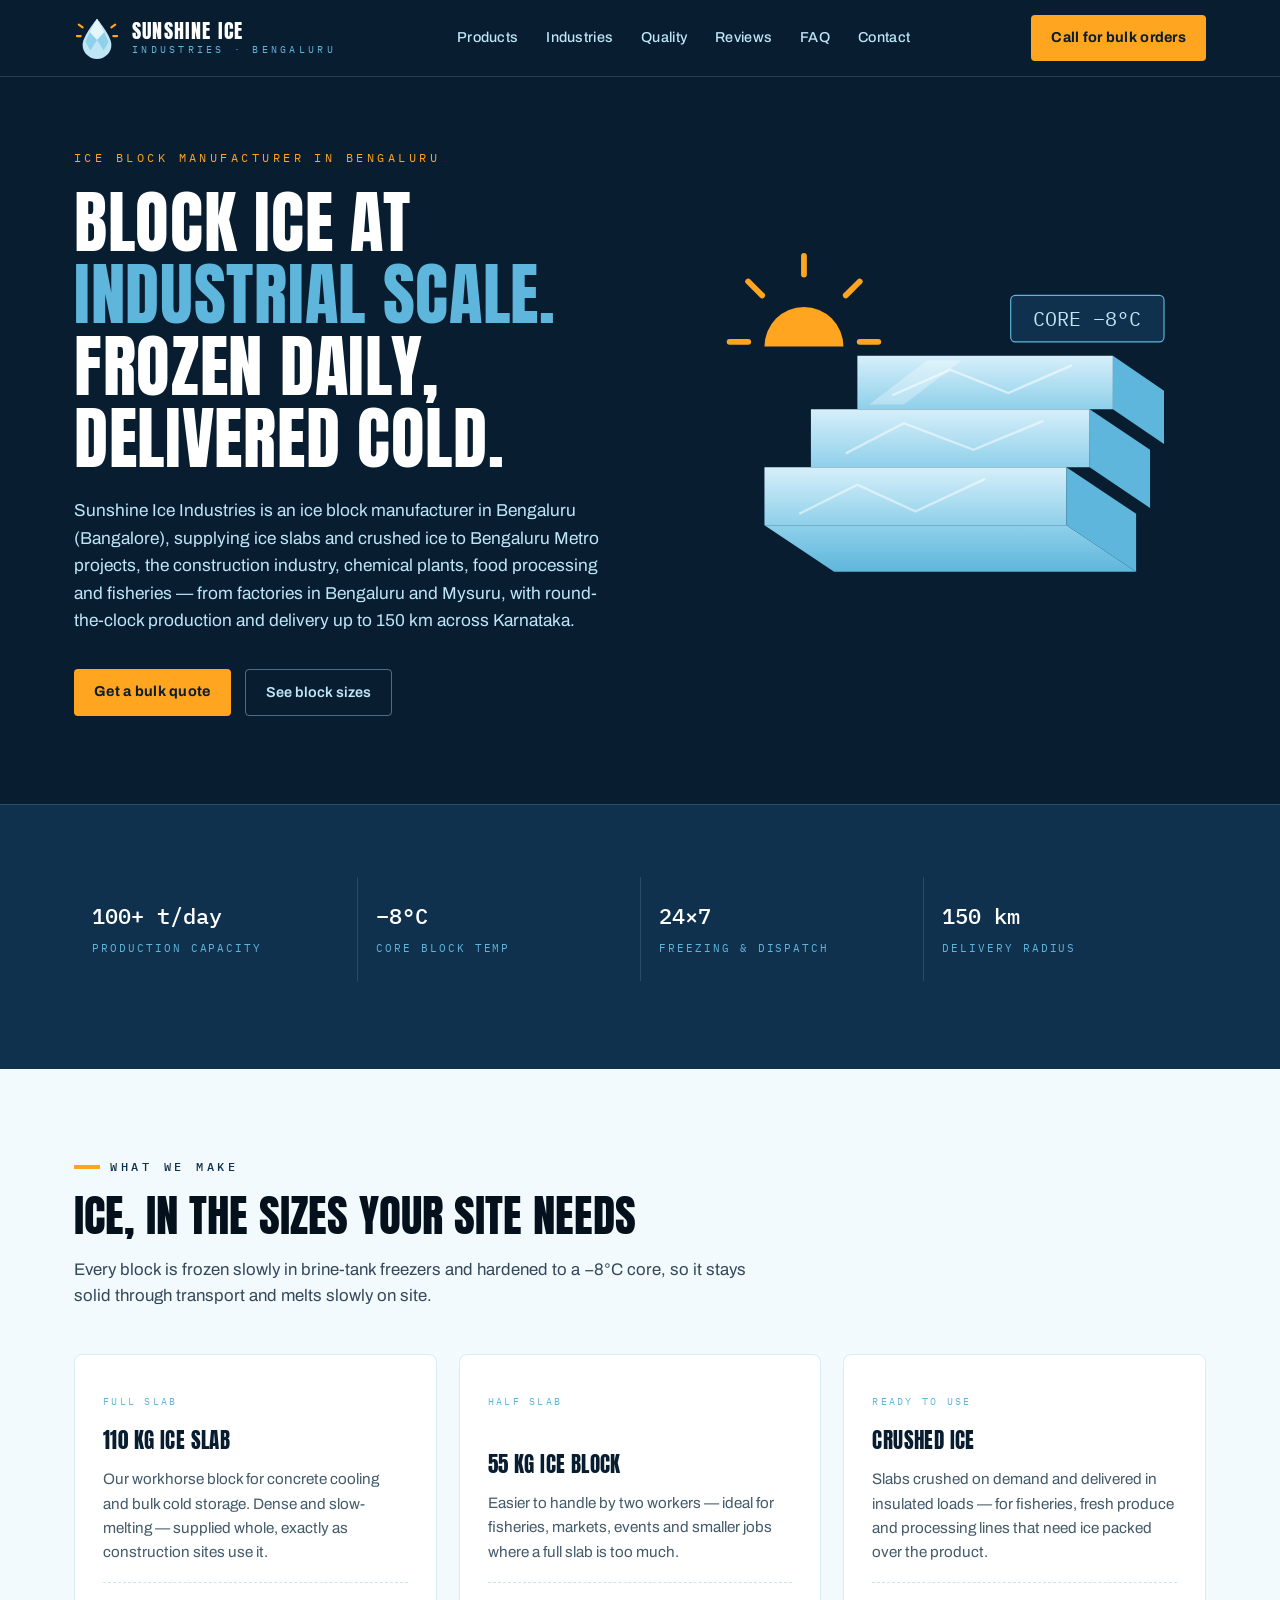
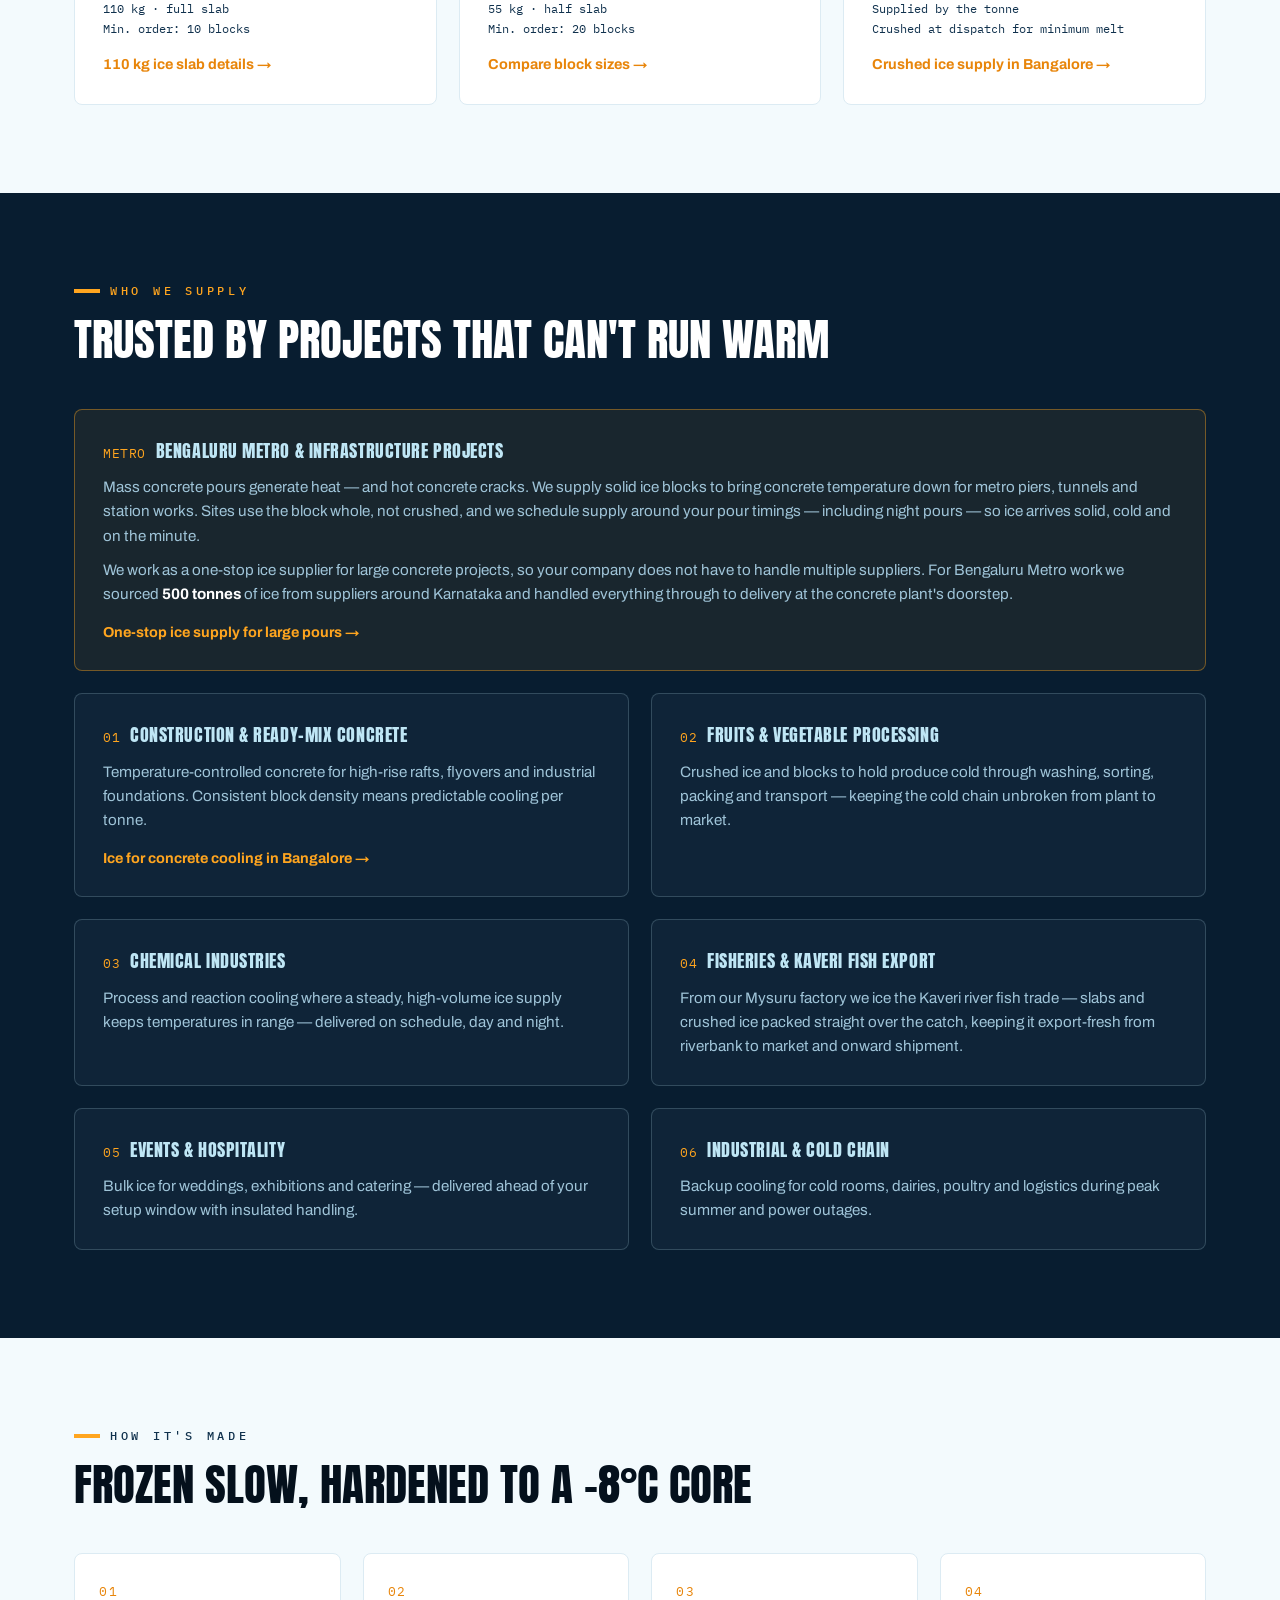
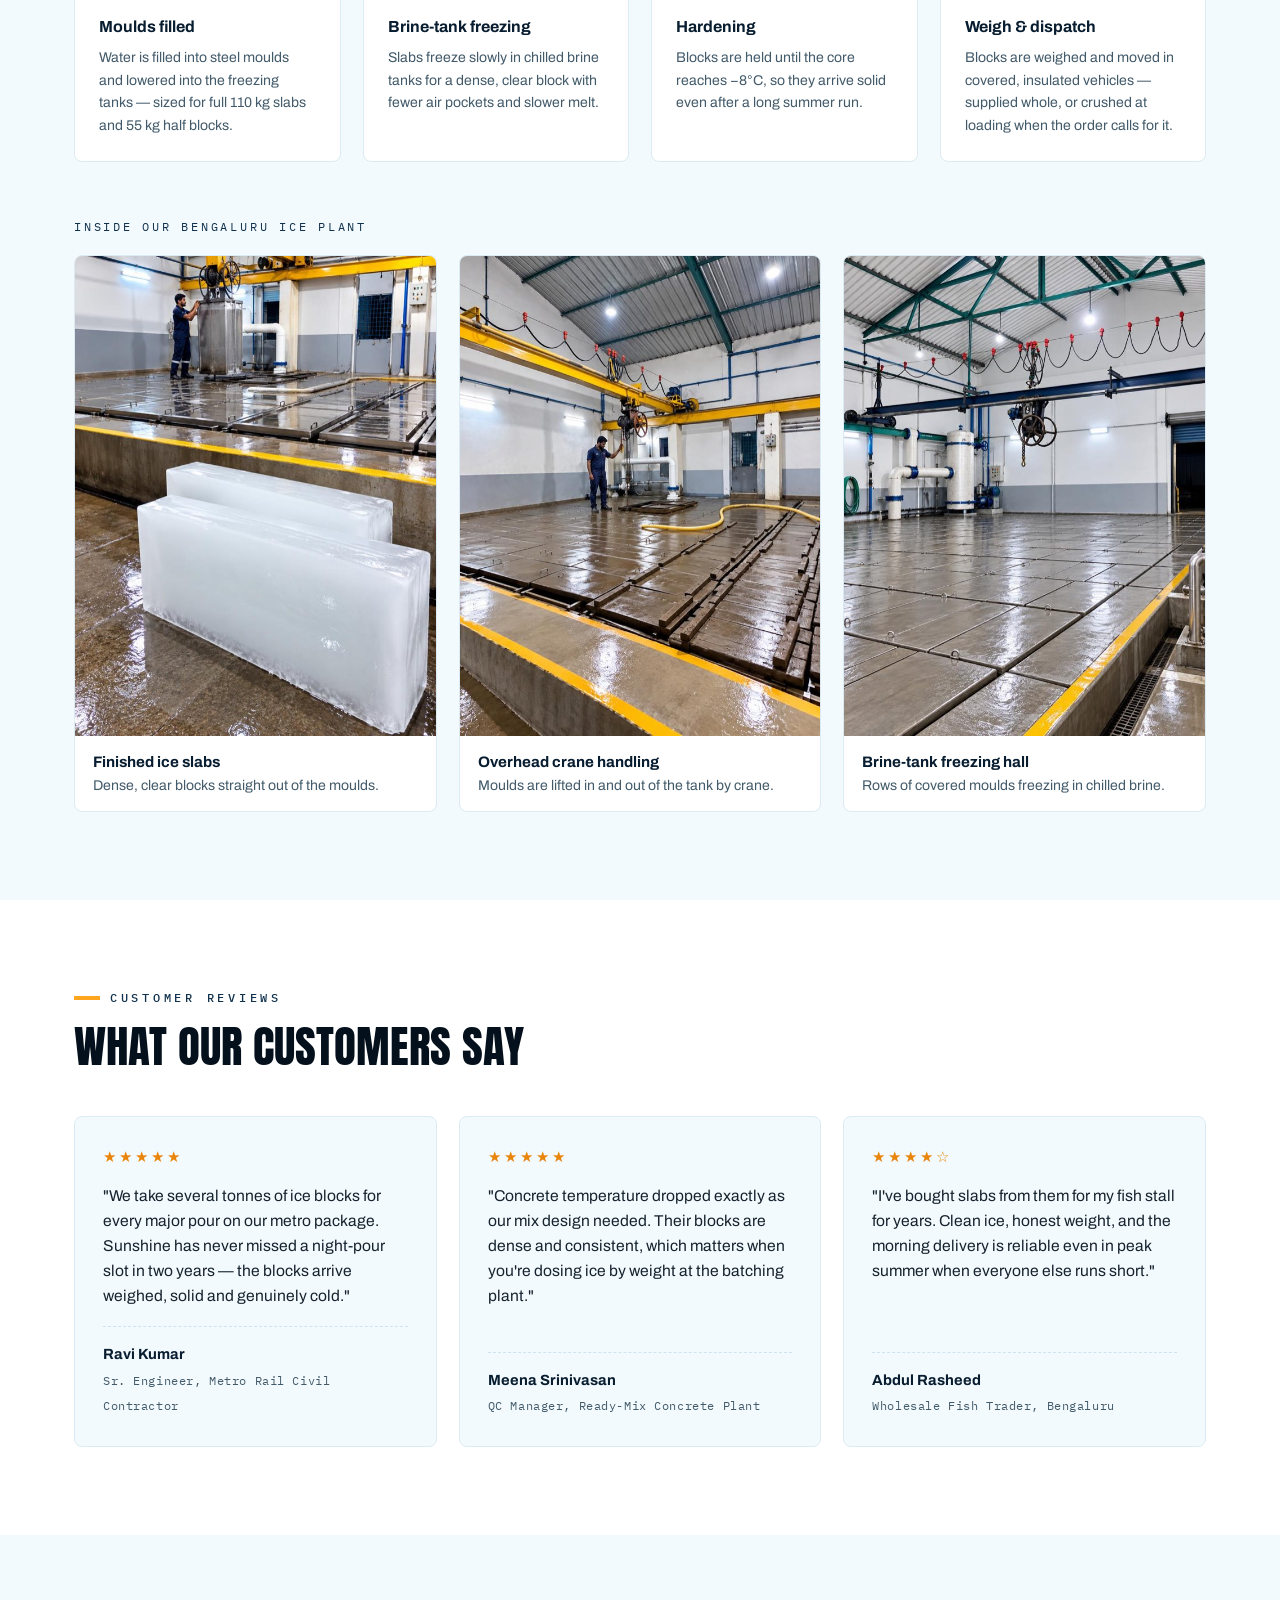
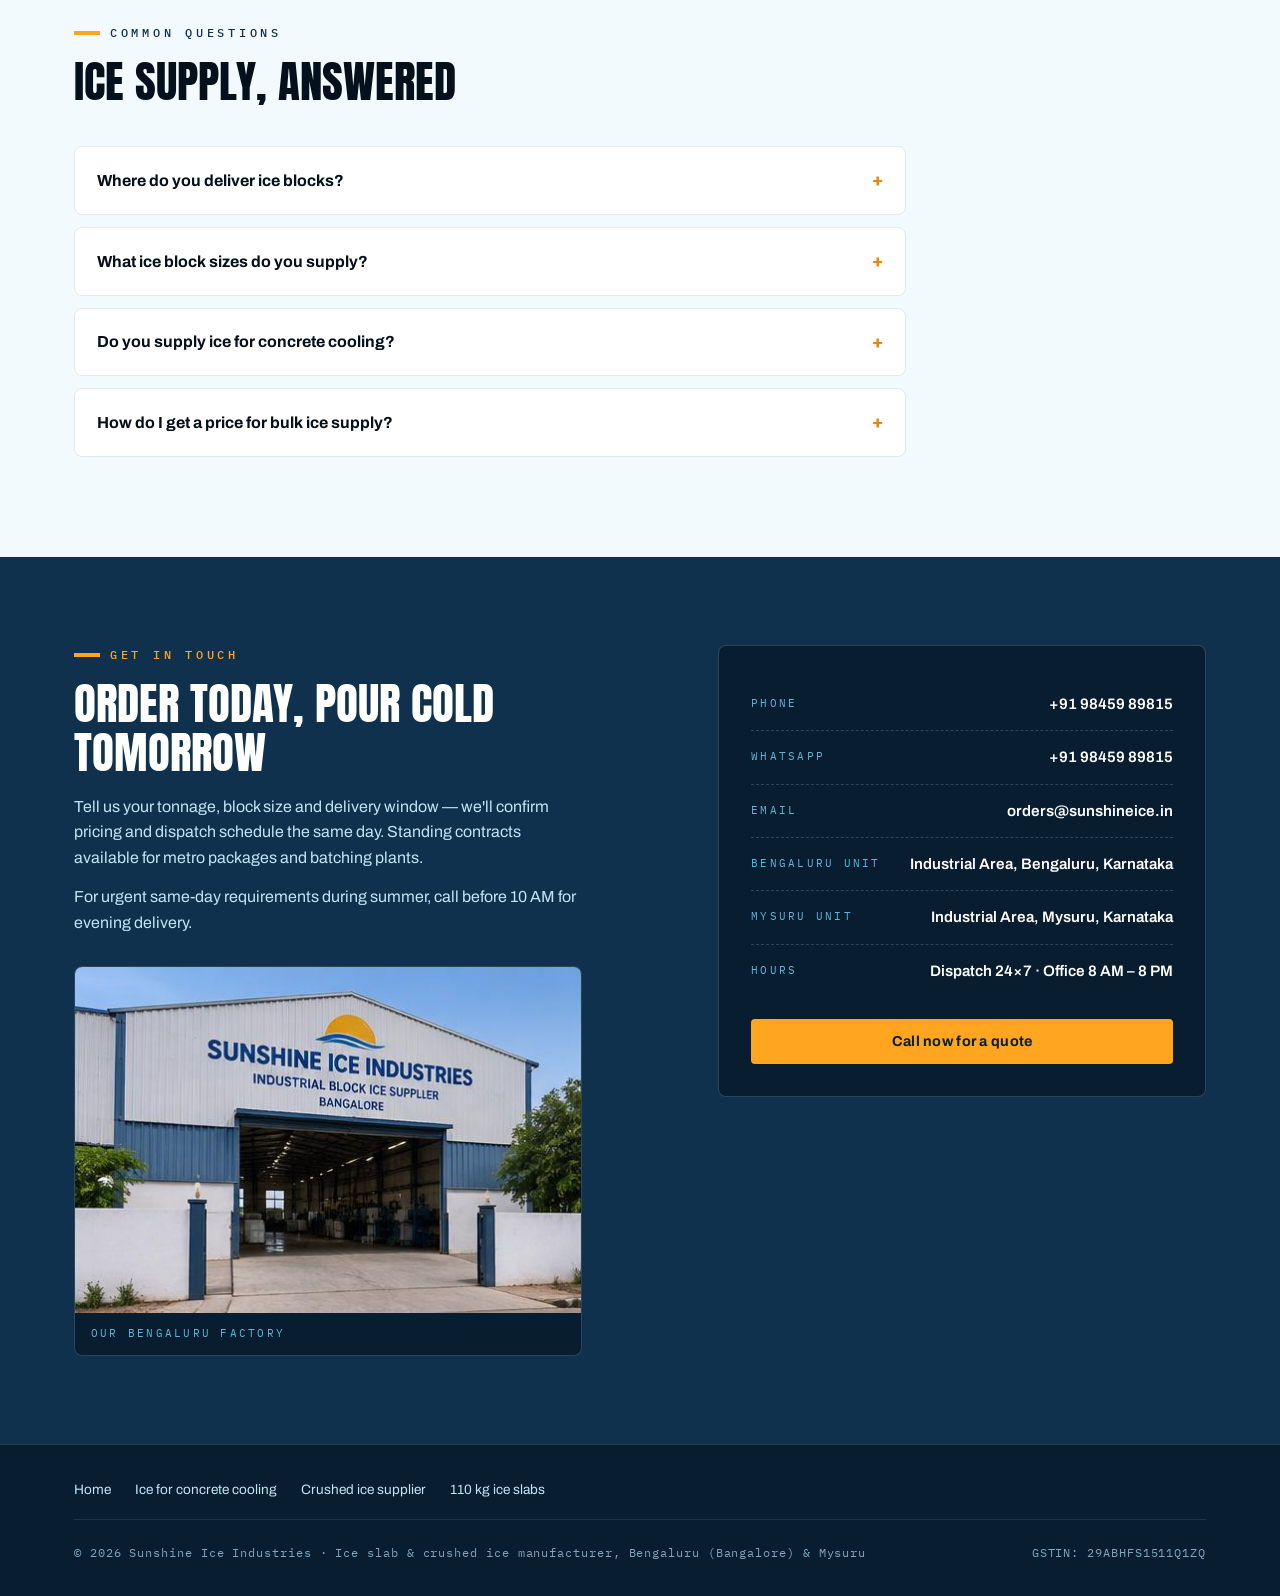
==== commit d18358e9: "Clarify one-stop supply: we source from multiple suppliers Customers place one order with us instead" ====
--- a/index.html
+++ b/index.html
@@ -255,9 +255,10 @@
           to bring concrete temperature down for metro piers, tunnels and station works. Sites use
           the block whole, not crushed, and we schedule supply around your pour timings — including
           night pours — so ice arrives solid, cold and on the minute.</p>
-        <p>We work as a one-stop ice supplier for large concrete projects. For Bengaluru Metro
-          work we sourced <b>500 tonnes</b> of ice from around Karnataka and handled everything
-          through to delivery at the concrete plant's doorstep.</p>
+        <p>We work as a one-stop ice supplier for large concrete projects, so your company
+          does not have to handle multiple suppliers. For Bengaluru Metro work we sourced
+          <b>500 tonnes</b> of ice from suppliers around Karnataka and handled everything through
+          to delivery at the concrete plant's doorstep.</p>
         <a class="more" href="/ice-for-concrete-cooling-bangalore/">One-stop ice supply for large pours</a>
       </div>
       <div class="ind">
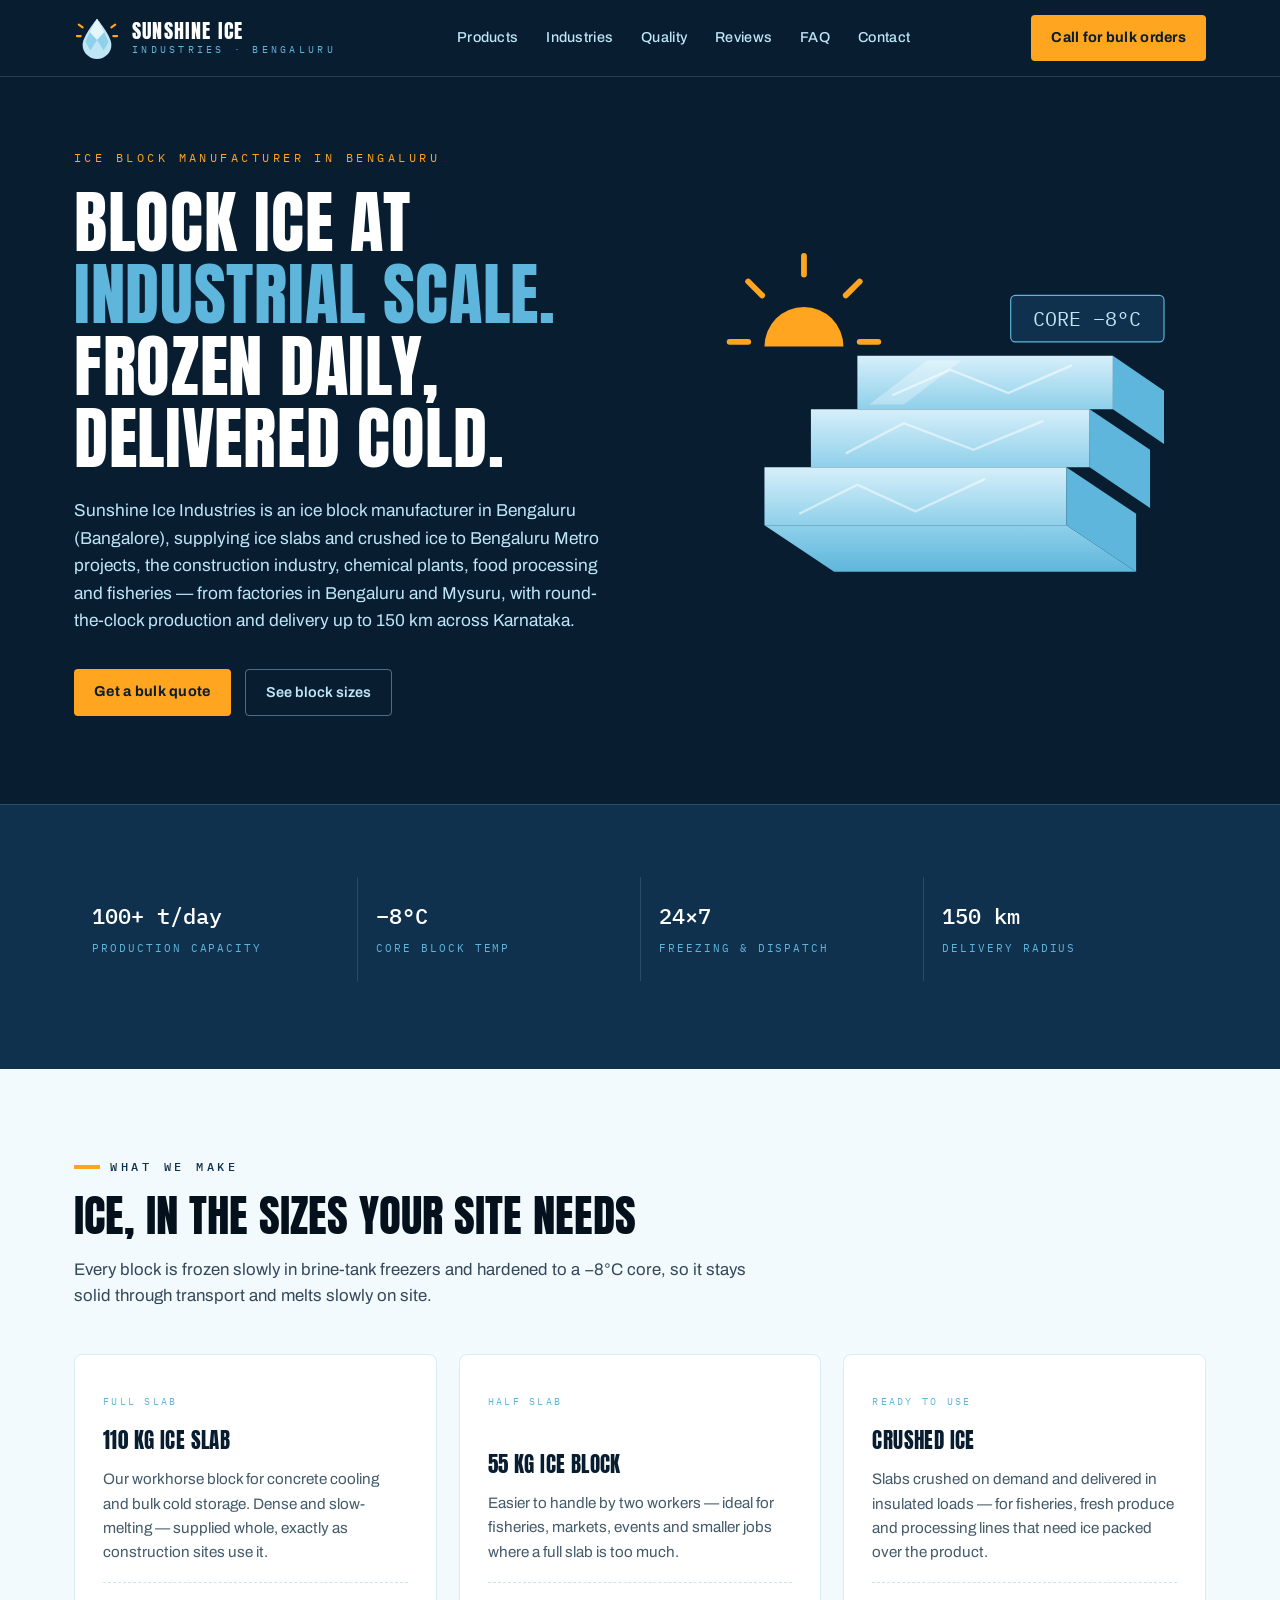
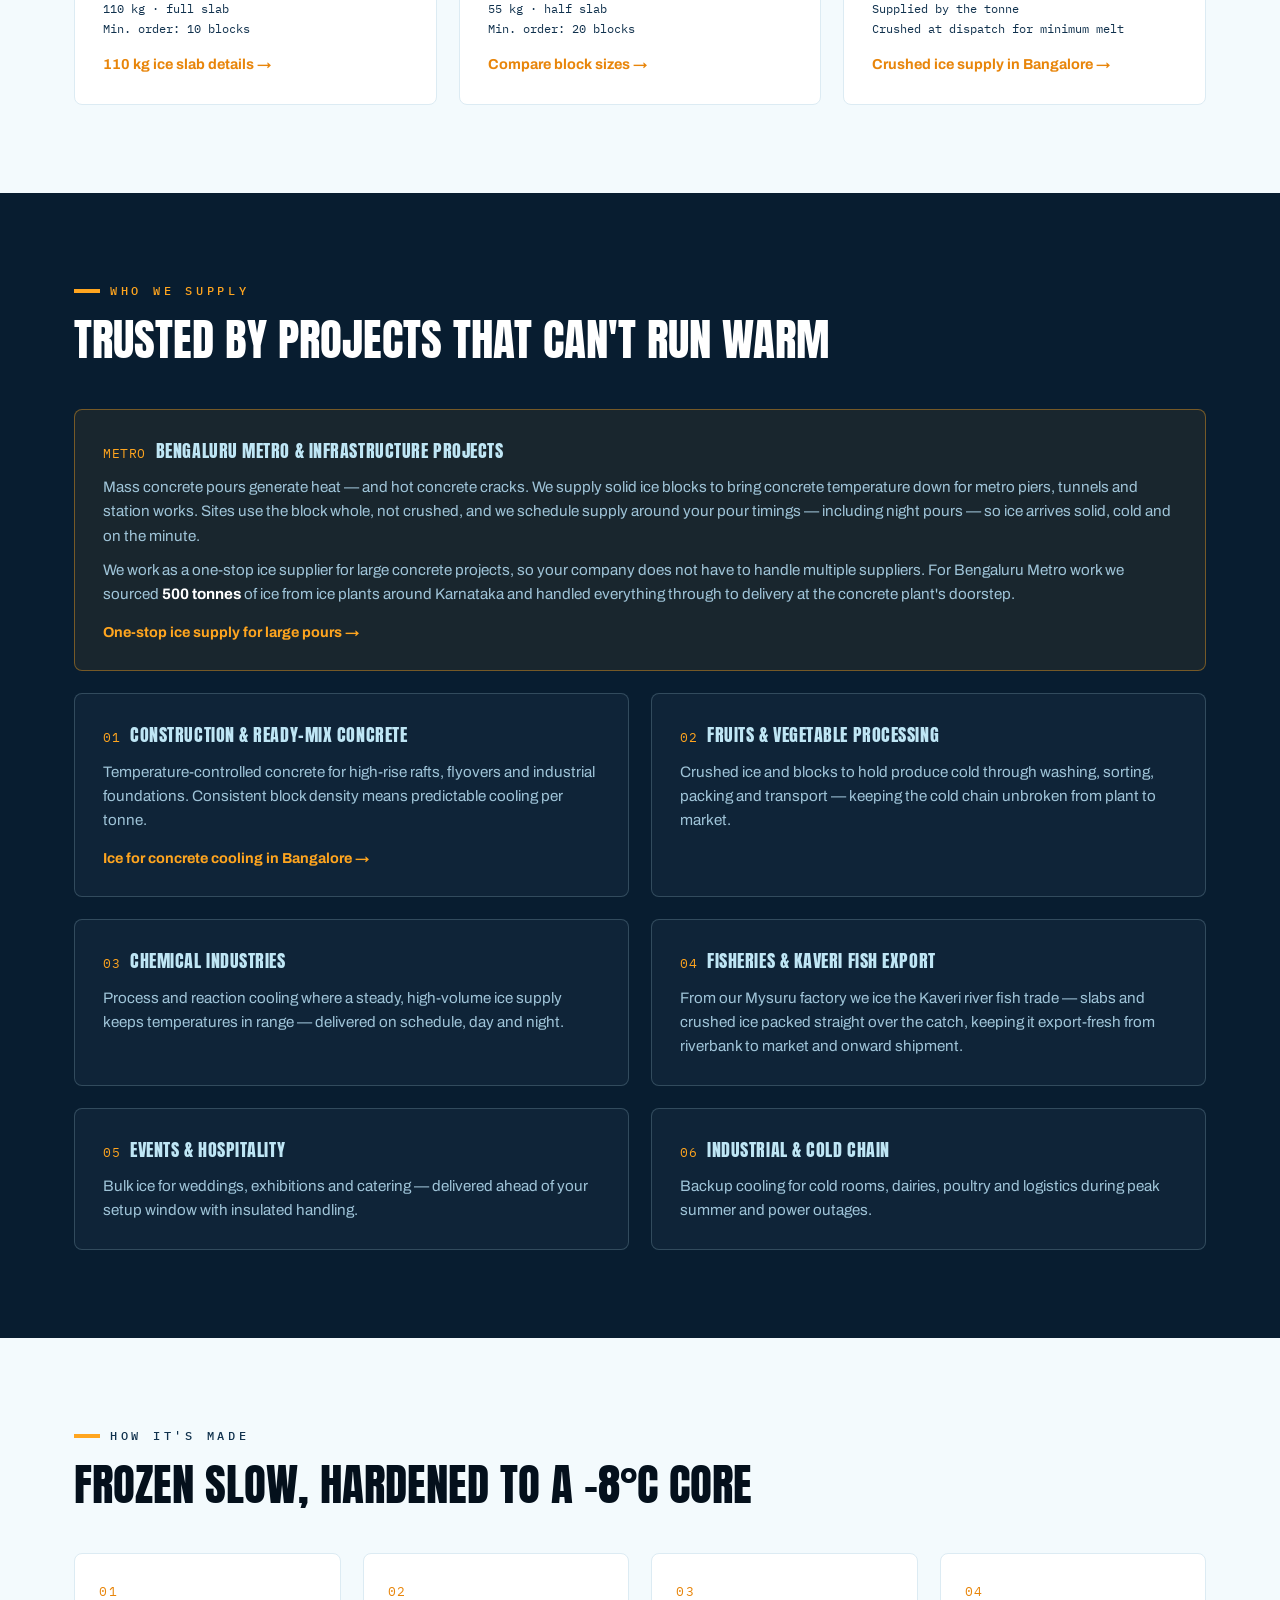
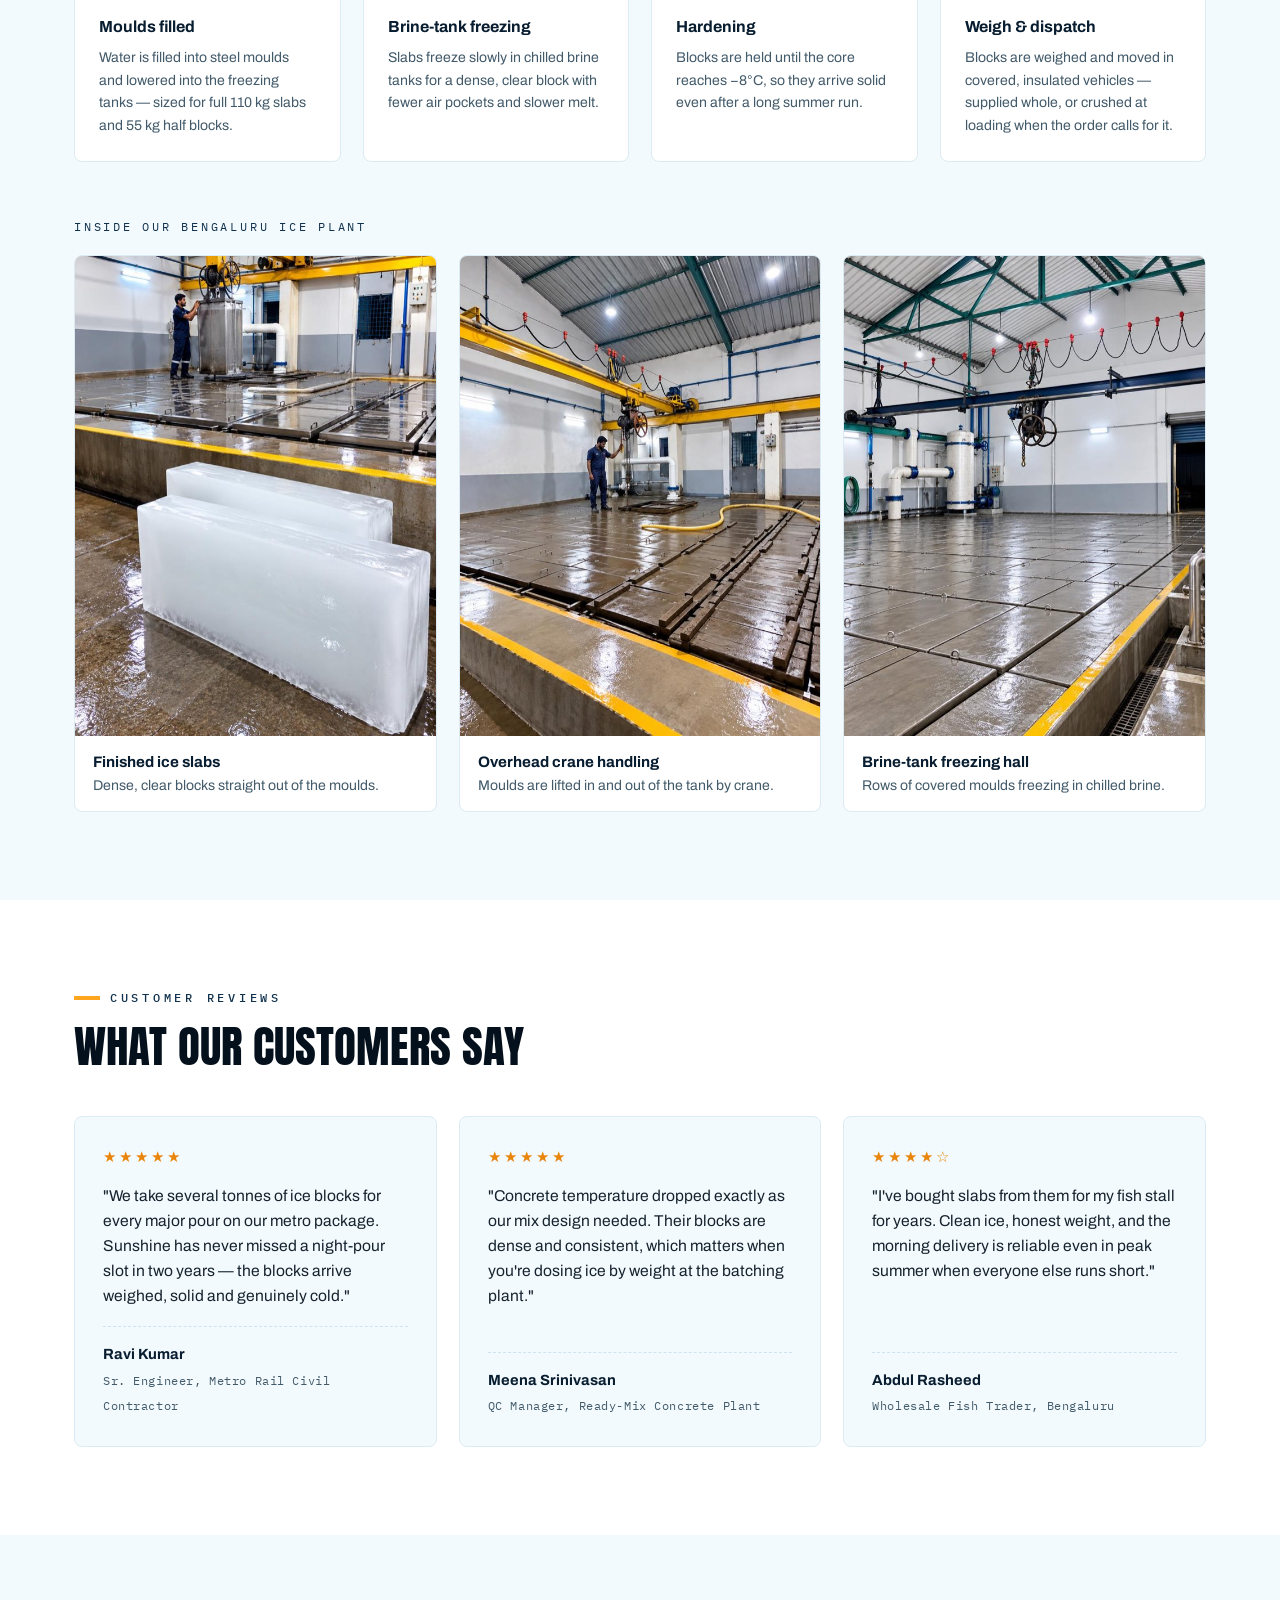
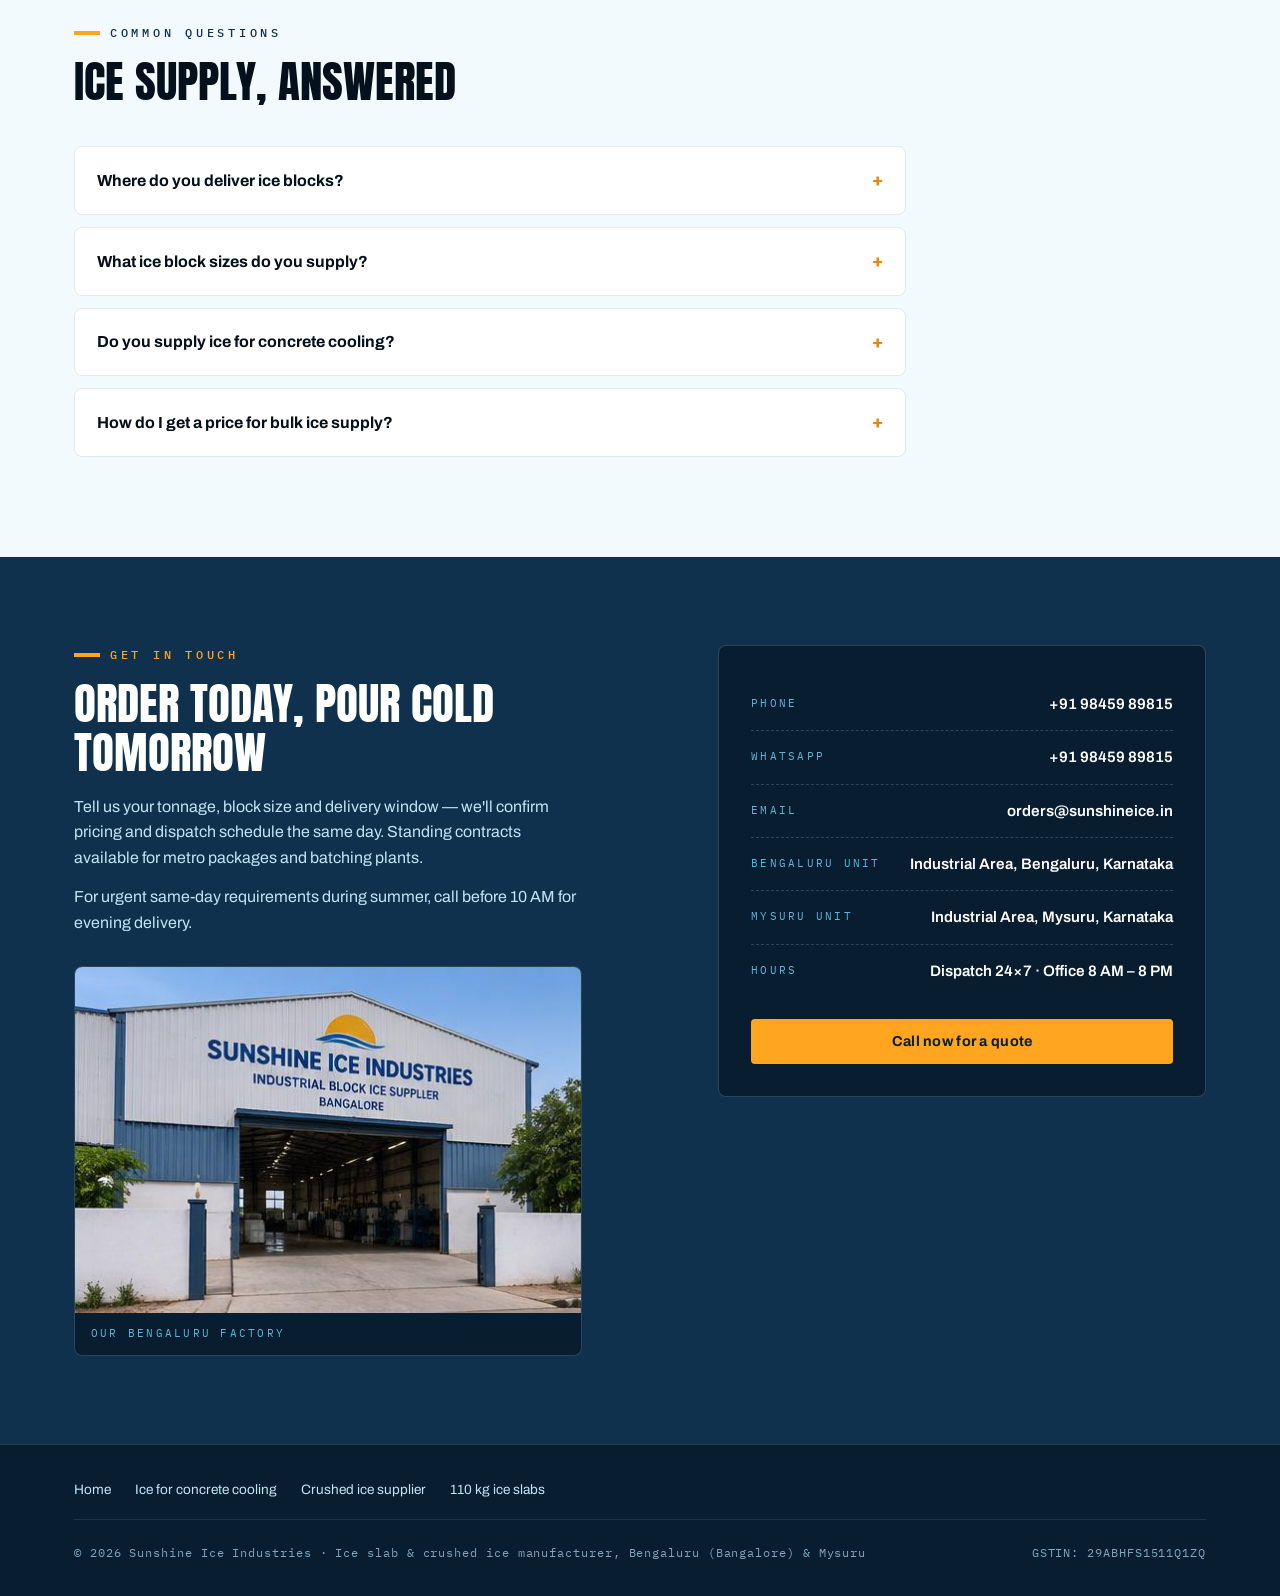
==== commit 2f3455ce: "Say 'ice plants' for where large-project ice is sourced Co-Authored-By: Claude Fable 5.1 <noreply@an" ====
--- a/index.html
+++ b/index.html
@@ -257,7 +257,7 @@
           night pours — so ice arrives solid, cold and on the minute.</p>
         <p>We work as a one-stop ice supplier for large concrete projects, so your company
           does not have to handle multiple suppliers. For Bengaluru Metro work we sourced
-          <b>500 tonnes</b> of ice from suppliers around Karnataka and handled everything through
+          <b>500 tonnes</b> of ice from ice plants around Karnataka and handled everything through
           to delivery at the concrete plant's doorstep.</p>
         <a class="more" href="/ice-for-concrete-cooling-bangalore/">One-stop ice supply for large pours</a>
       </div>
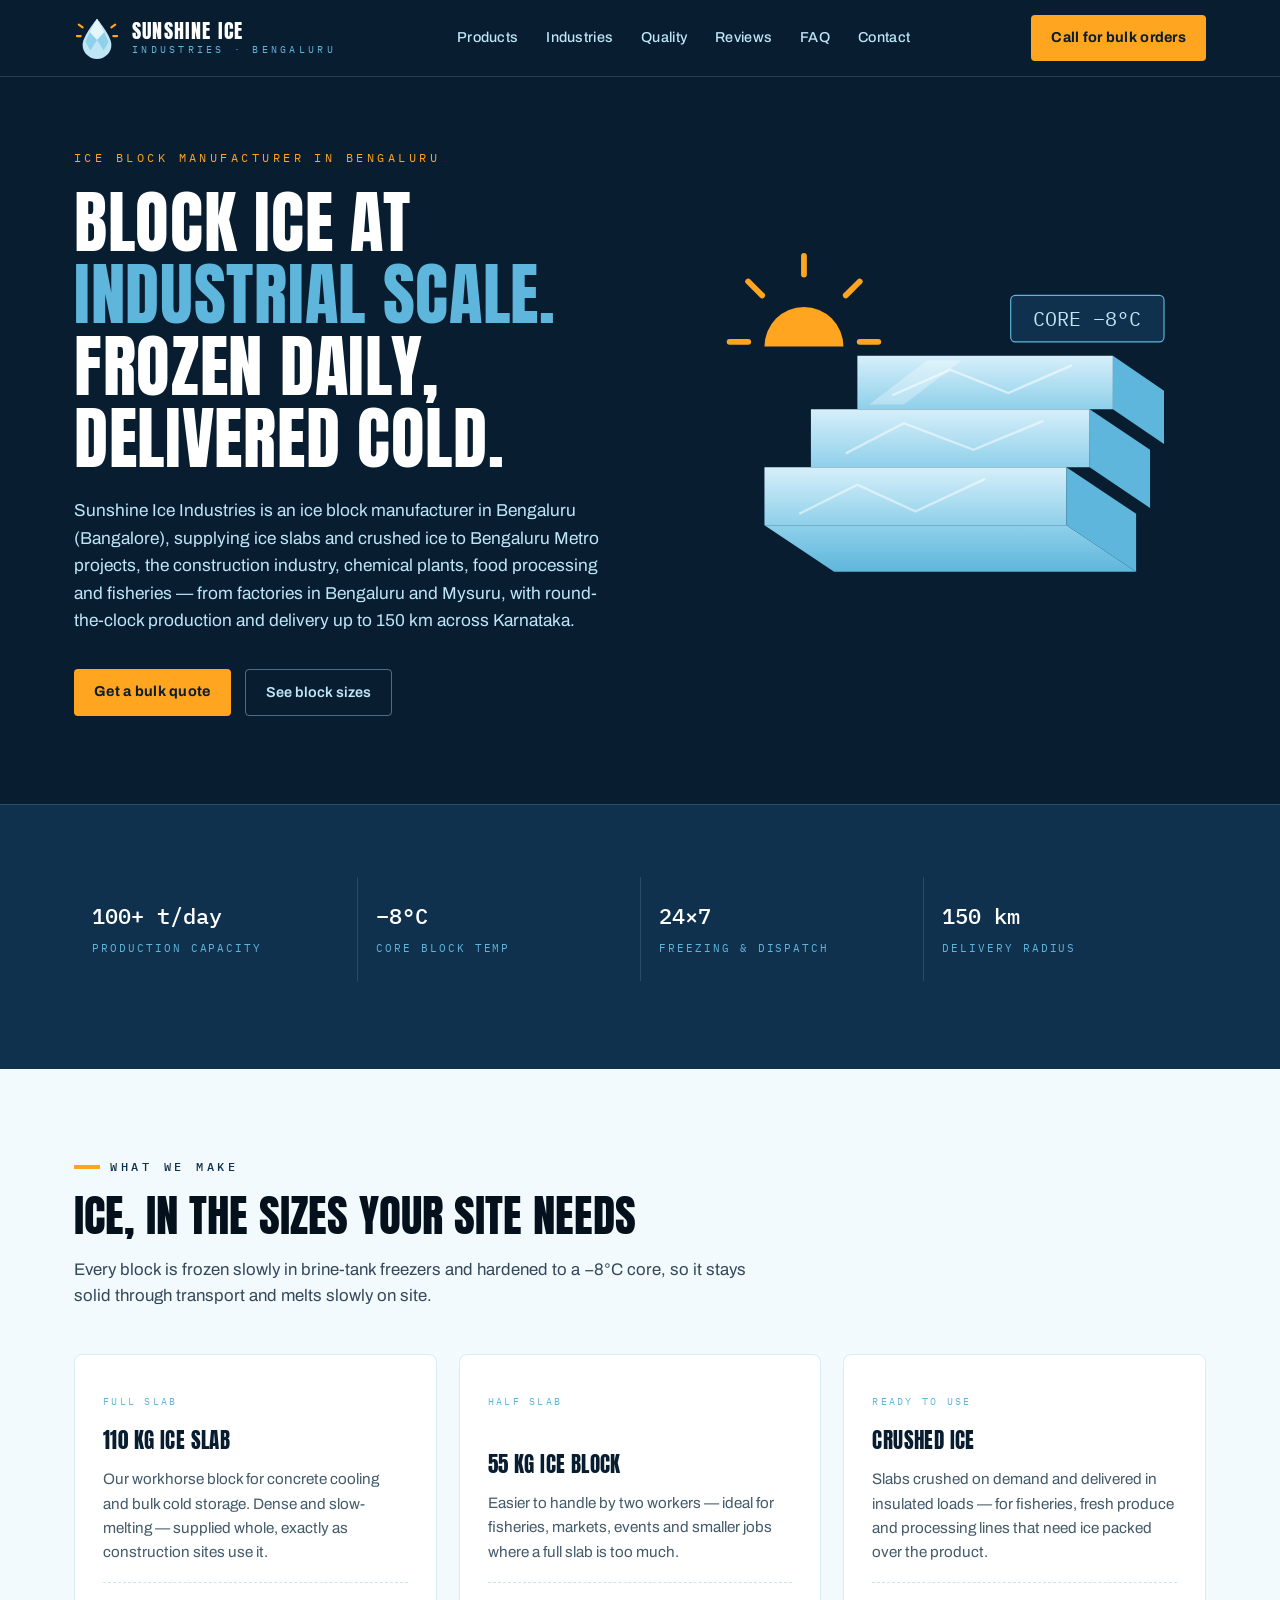
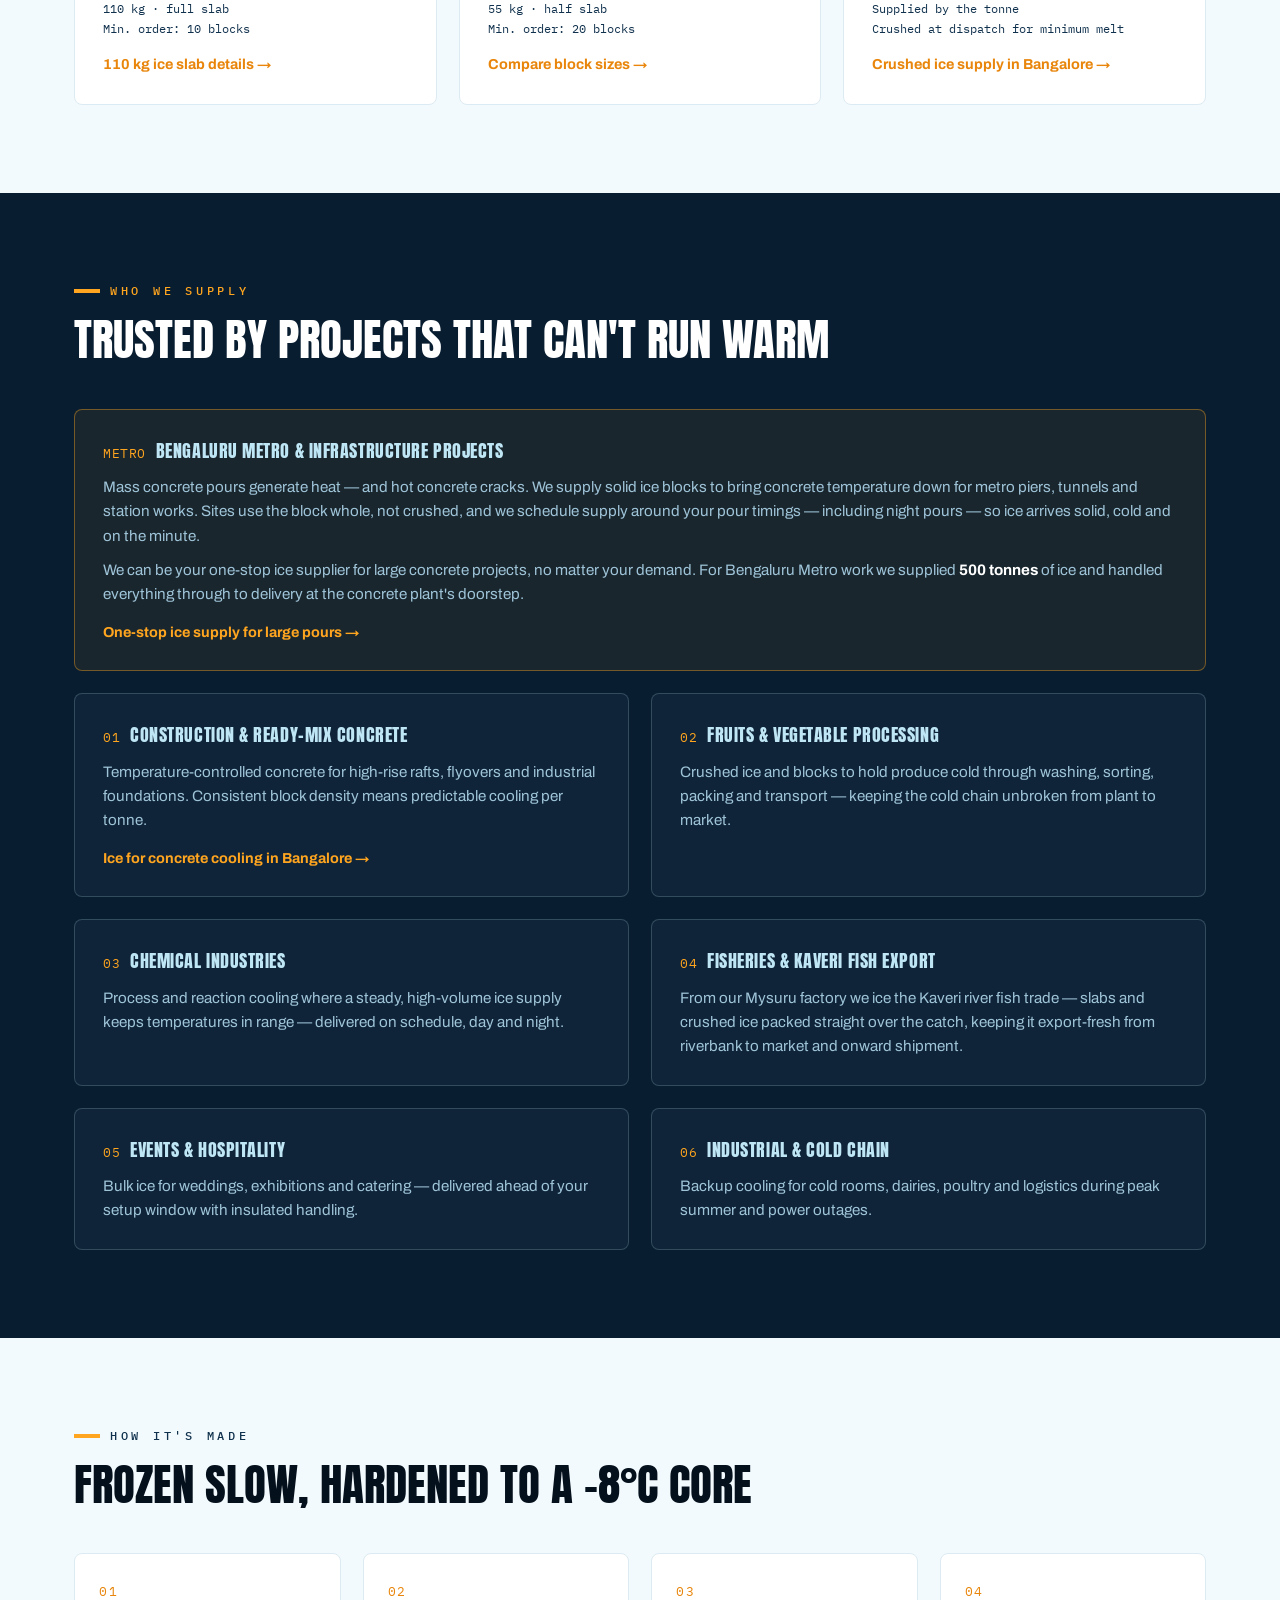
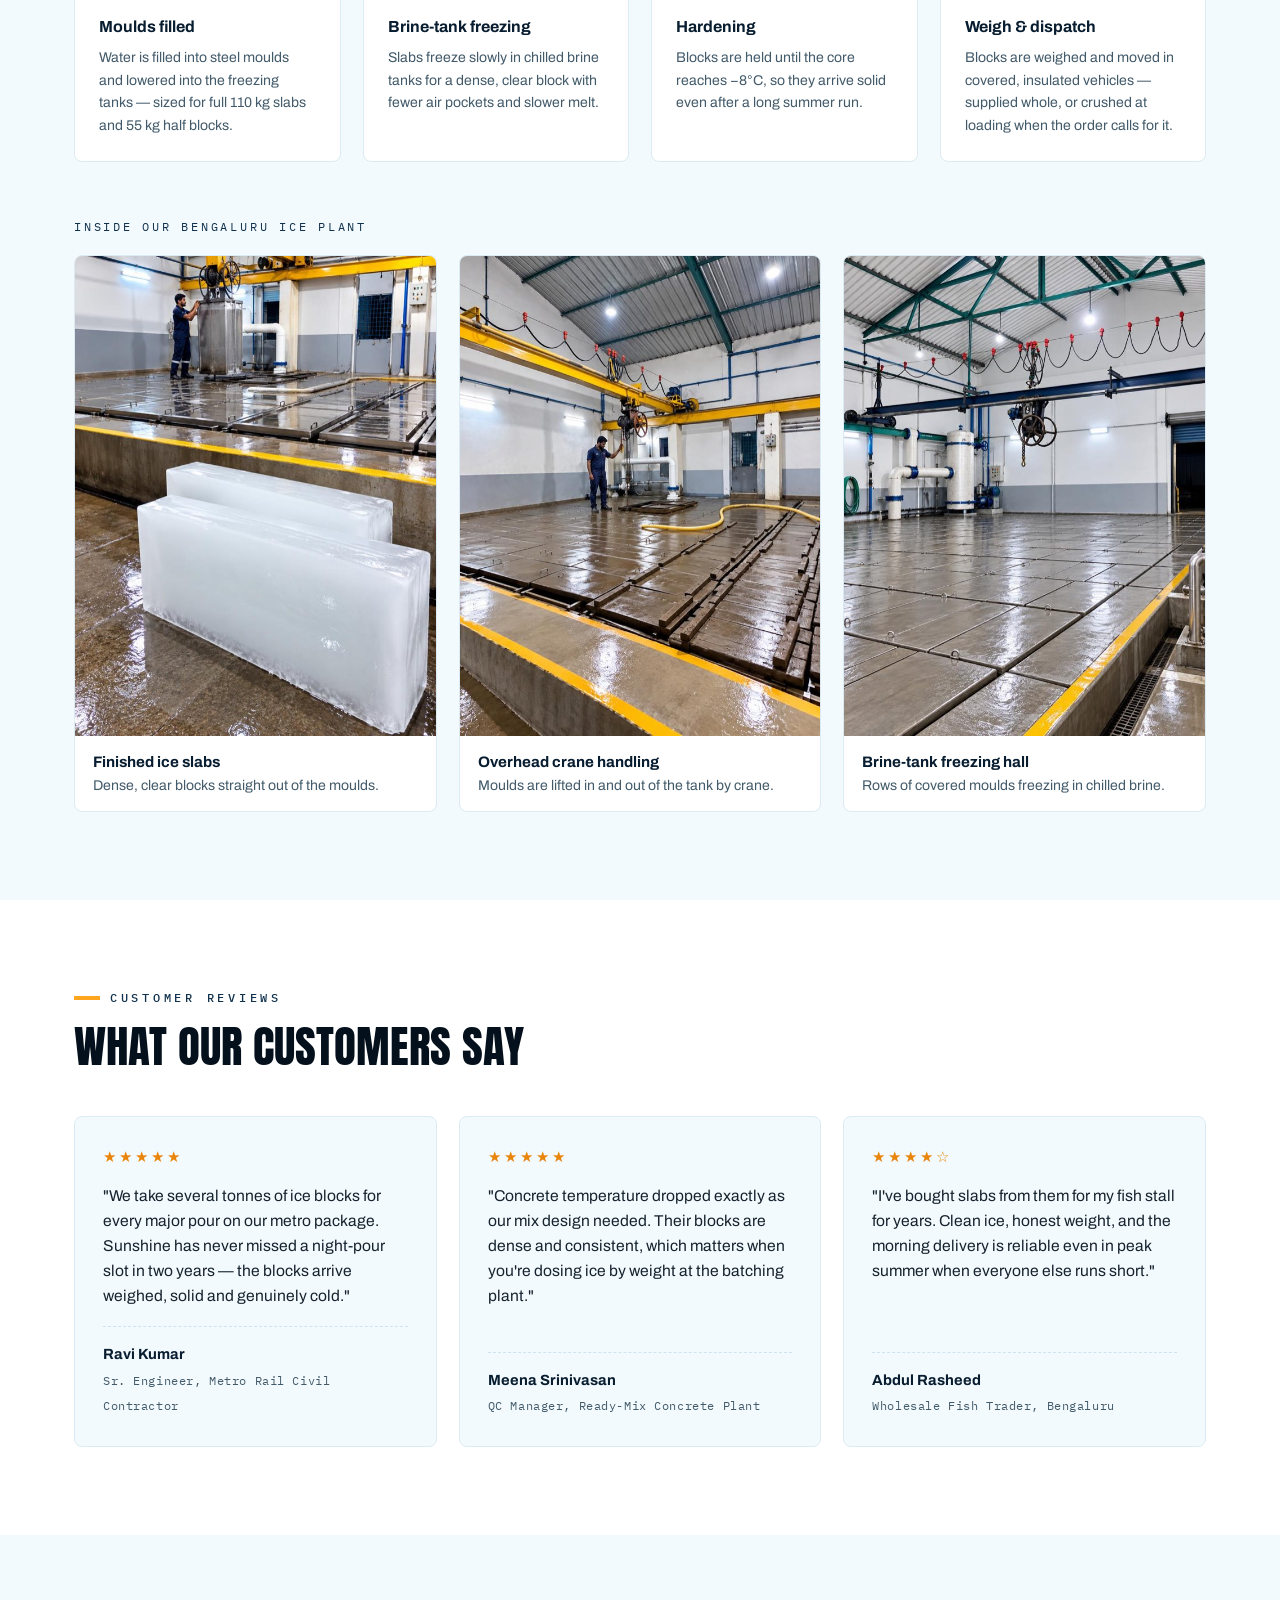
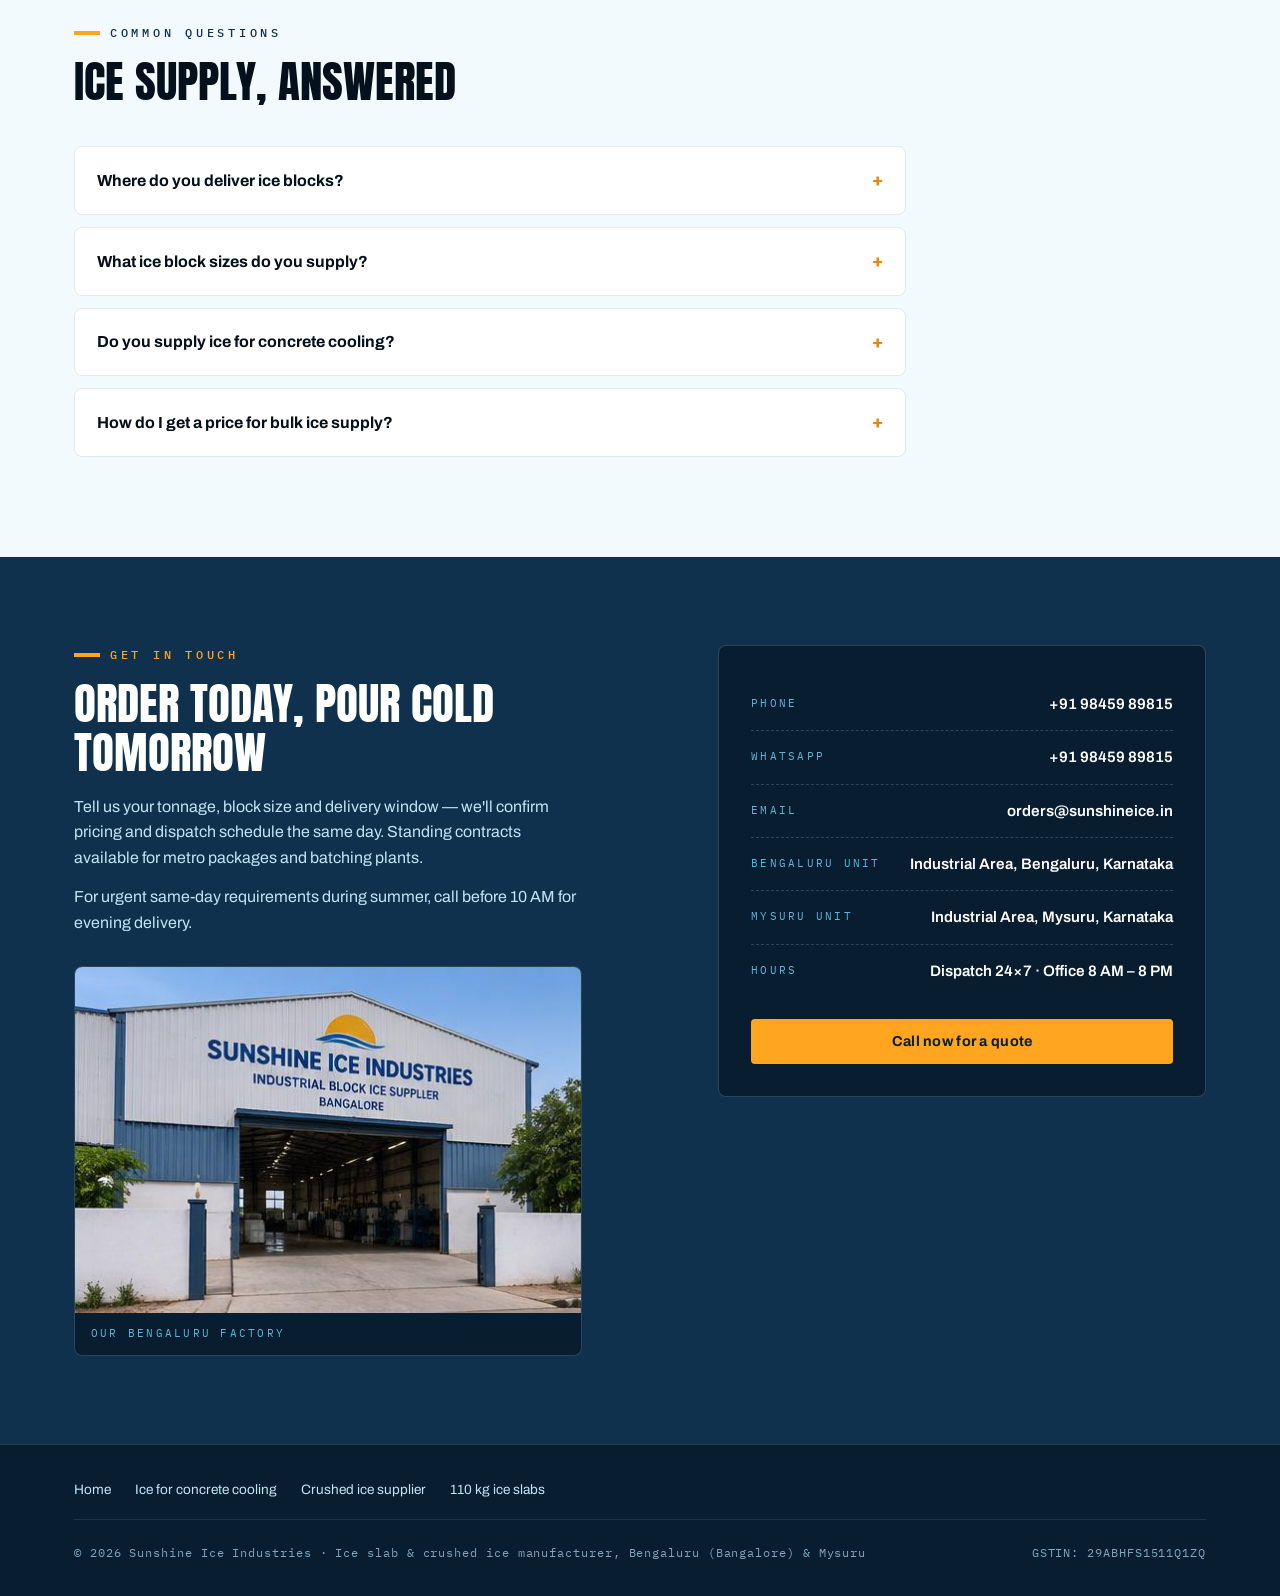
==== commit e57d1ec8: "Position as one-stop supplier for any demand, drop sourcing mentions Remove references to sourcing i" ====
--- a/index.html
+++ b/index.html
@@ -255,10 +255,9 @@
           to bring concrete temperature down for metro piers, tunnels and station works. Sites use
           the block whole, not crushed, and we schedule supply around your pour timings — including
           night pours — so ice arrives solid, cold and on the minute.</p>
-        <p>We work as a one-stop ice supplier for large concrete projects, so your company
-          does not have to handle multiple suppliers. For Bengaluru Metro work we sourced
-          <b>500 tonnes</b> of ice from ice plants around Karnataka and handled everything through
-          to delivery at the concrete plant's doorstep.</p>
+        <p>We can be your one-stop ice supplier for large concrete projects, no matter your
+          demand. For Bengaluru Metro work we supplied <b>500 tonnes</b> of ice and handled
+          everything through to delivery at the concrete plant's doorstep.</p>
         <a class="more" href="/ice-for-concrete-cooling-bangalore/">One-stop ice supply for large pours</a>
       </div>
       <div class="ind">
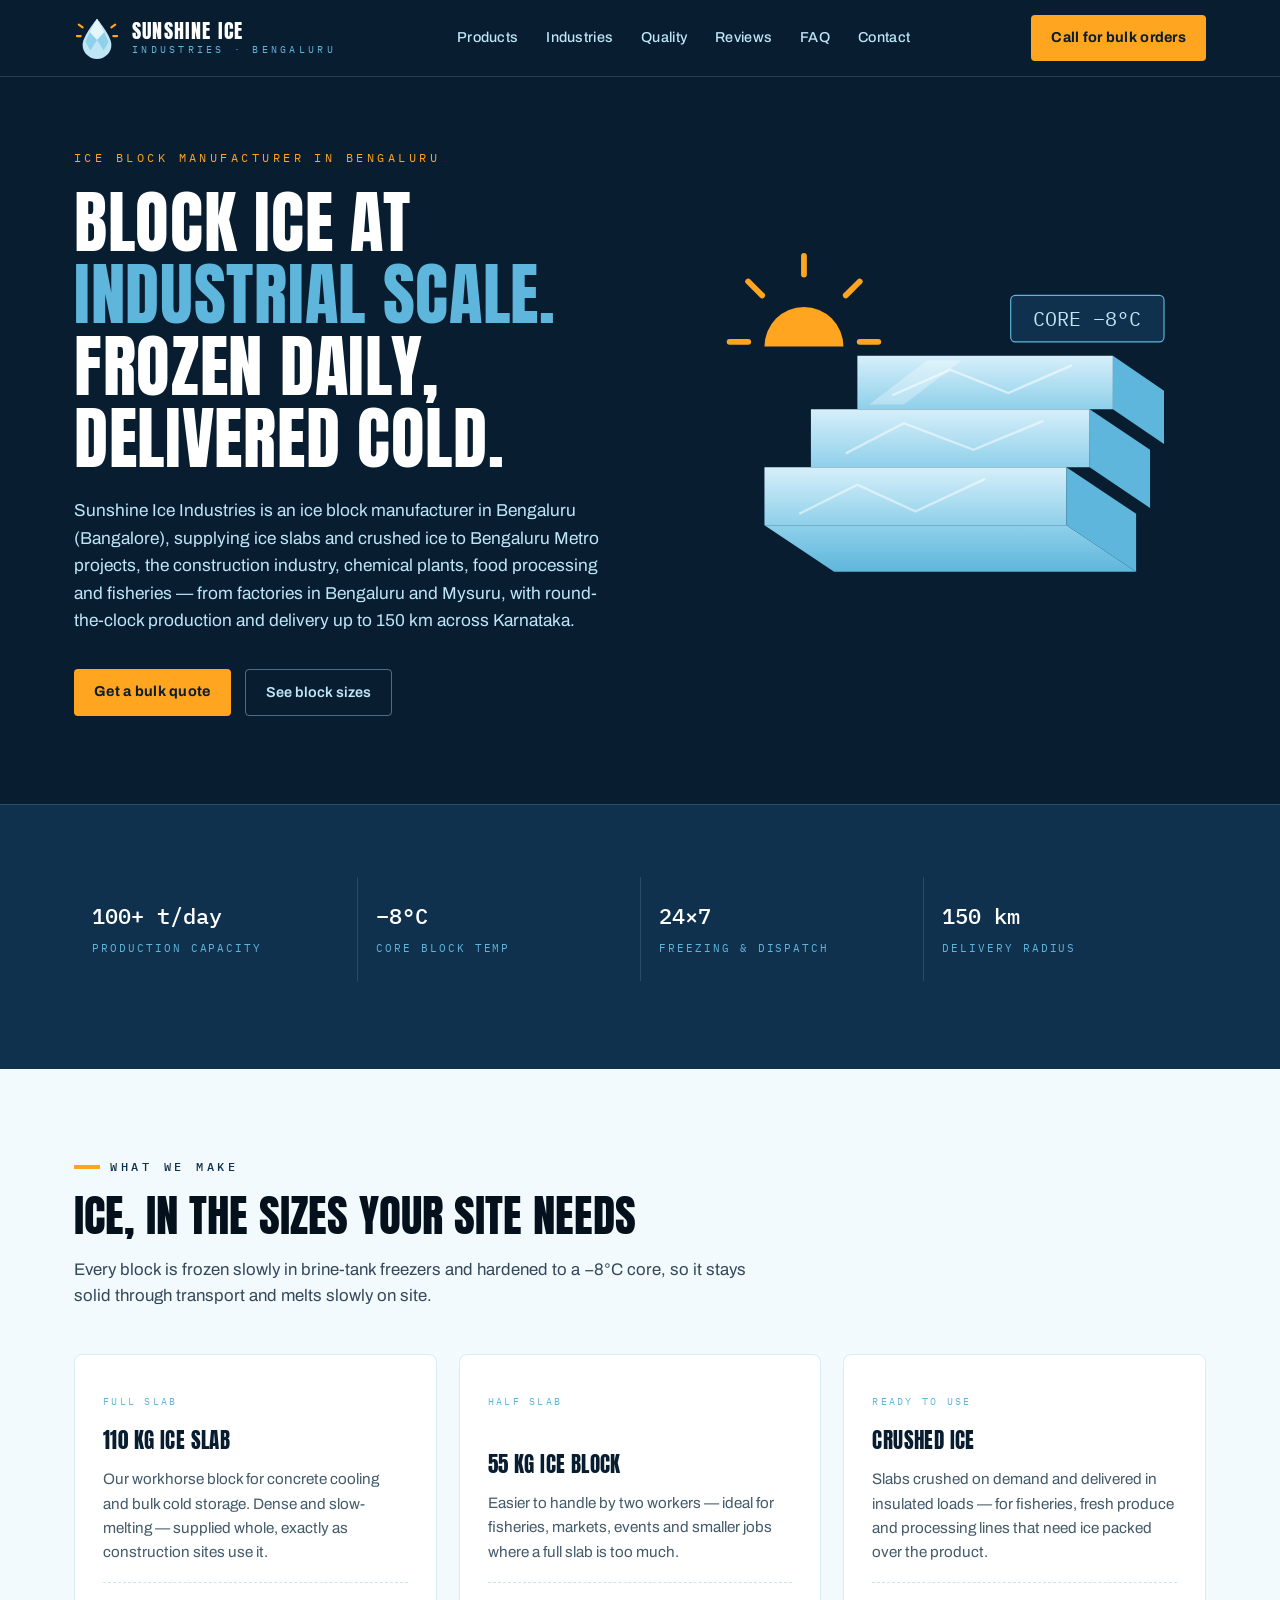
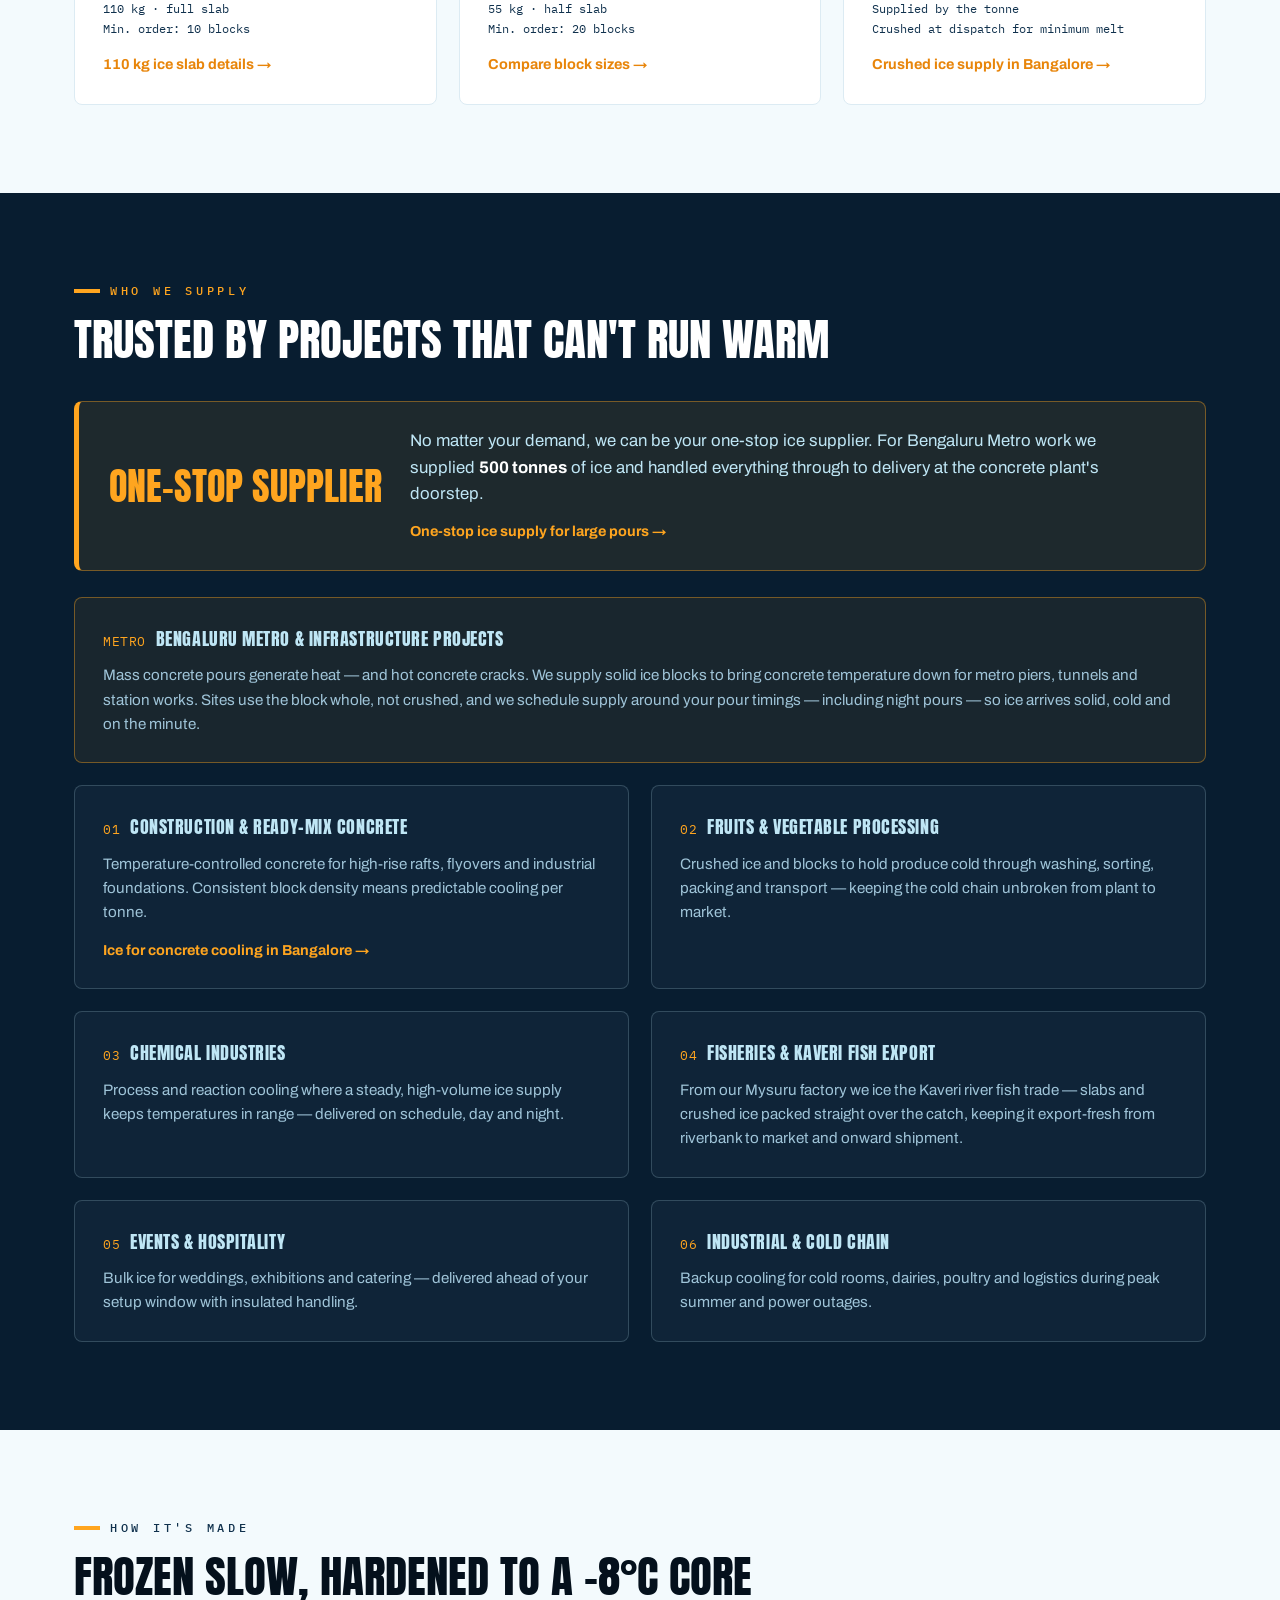
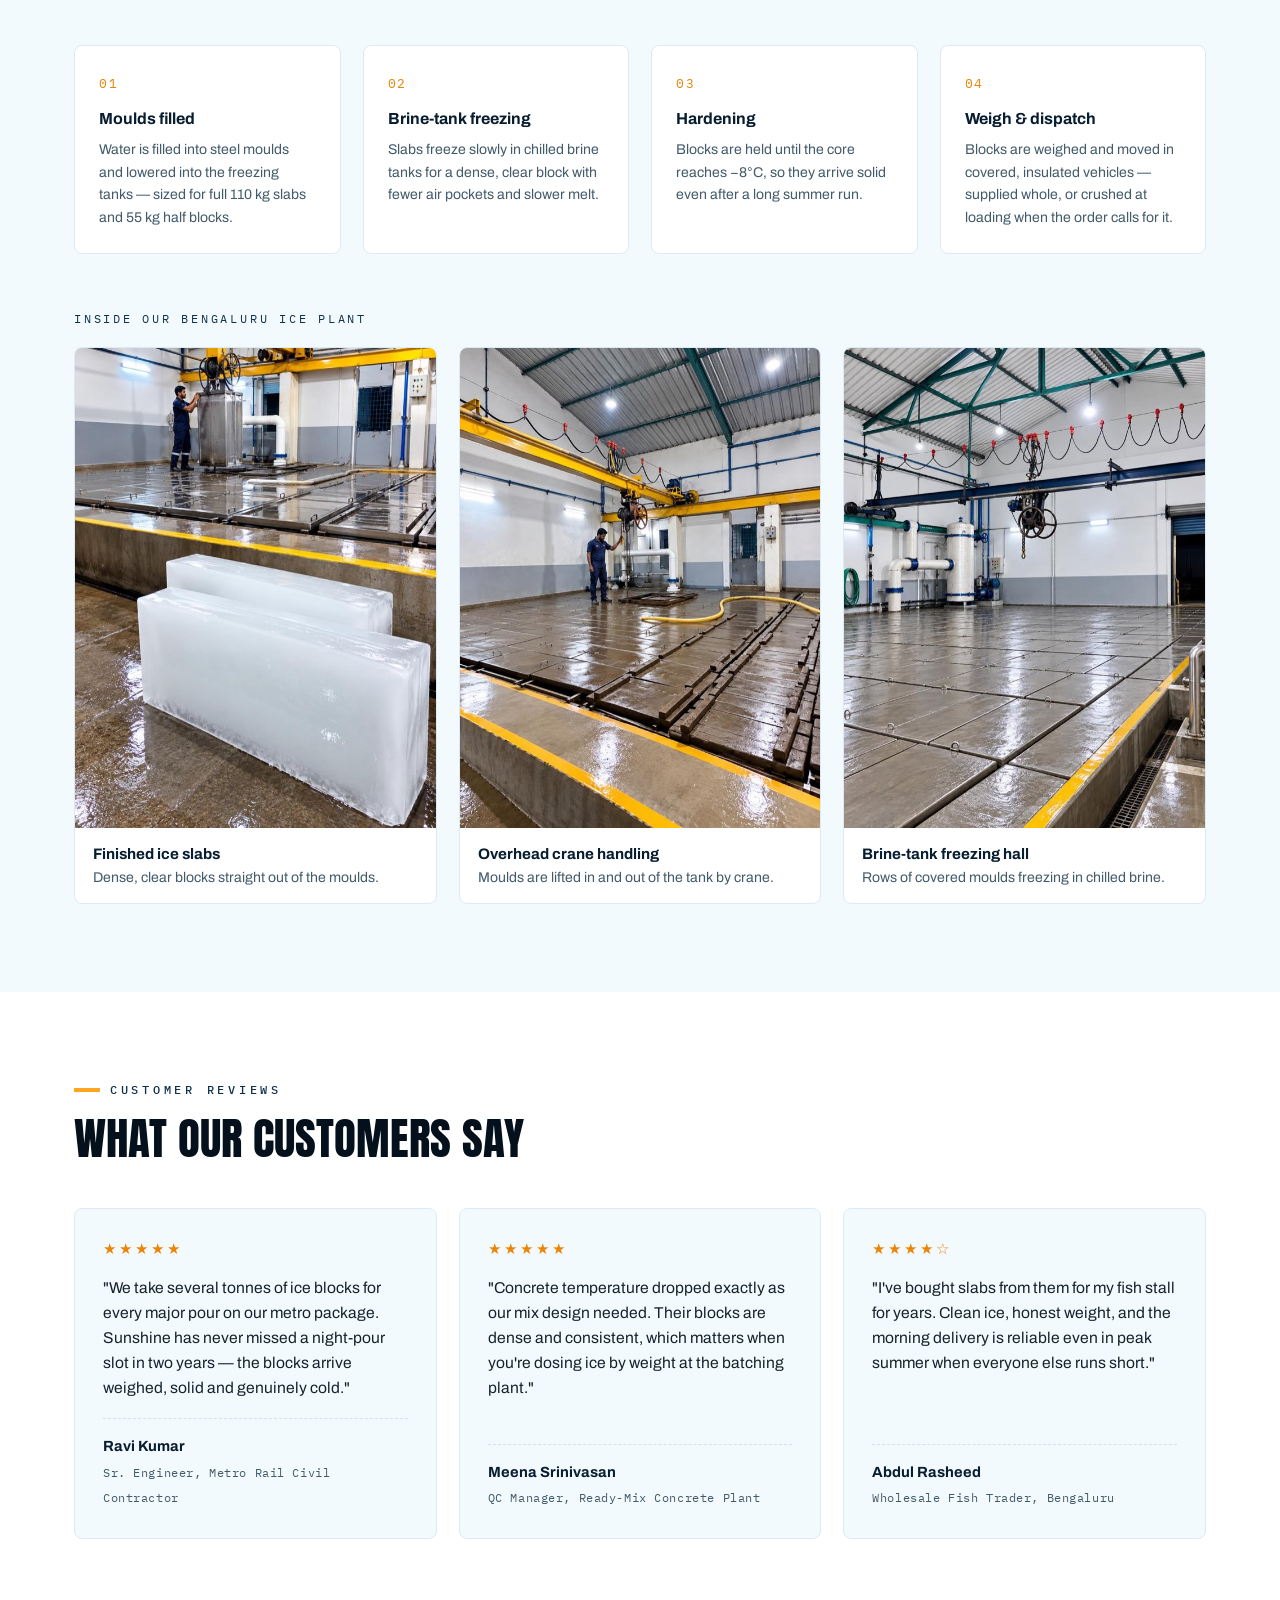
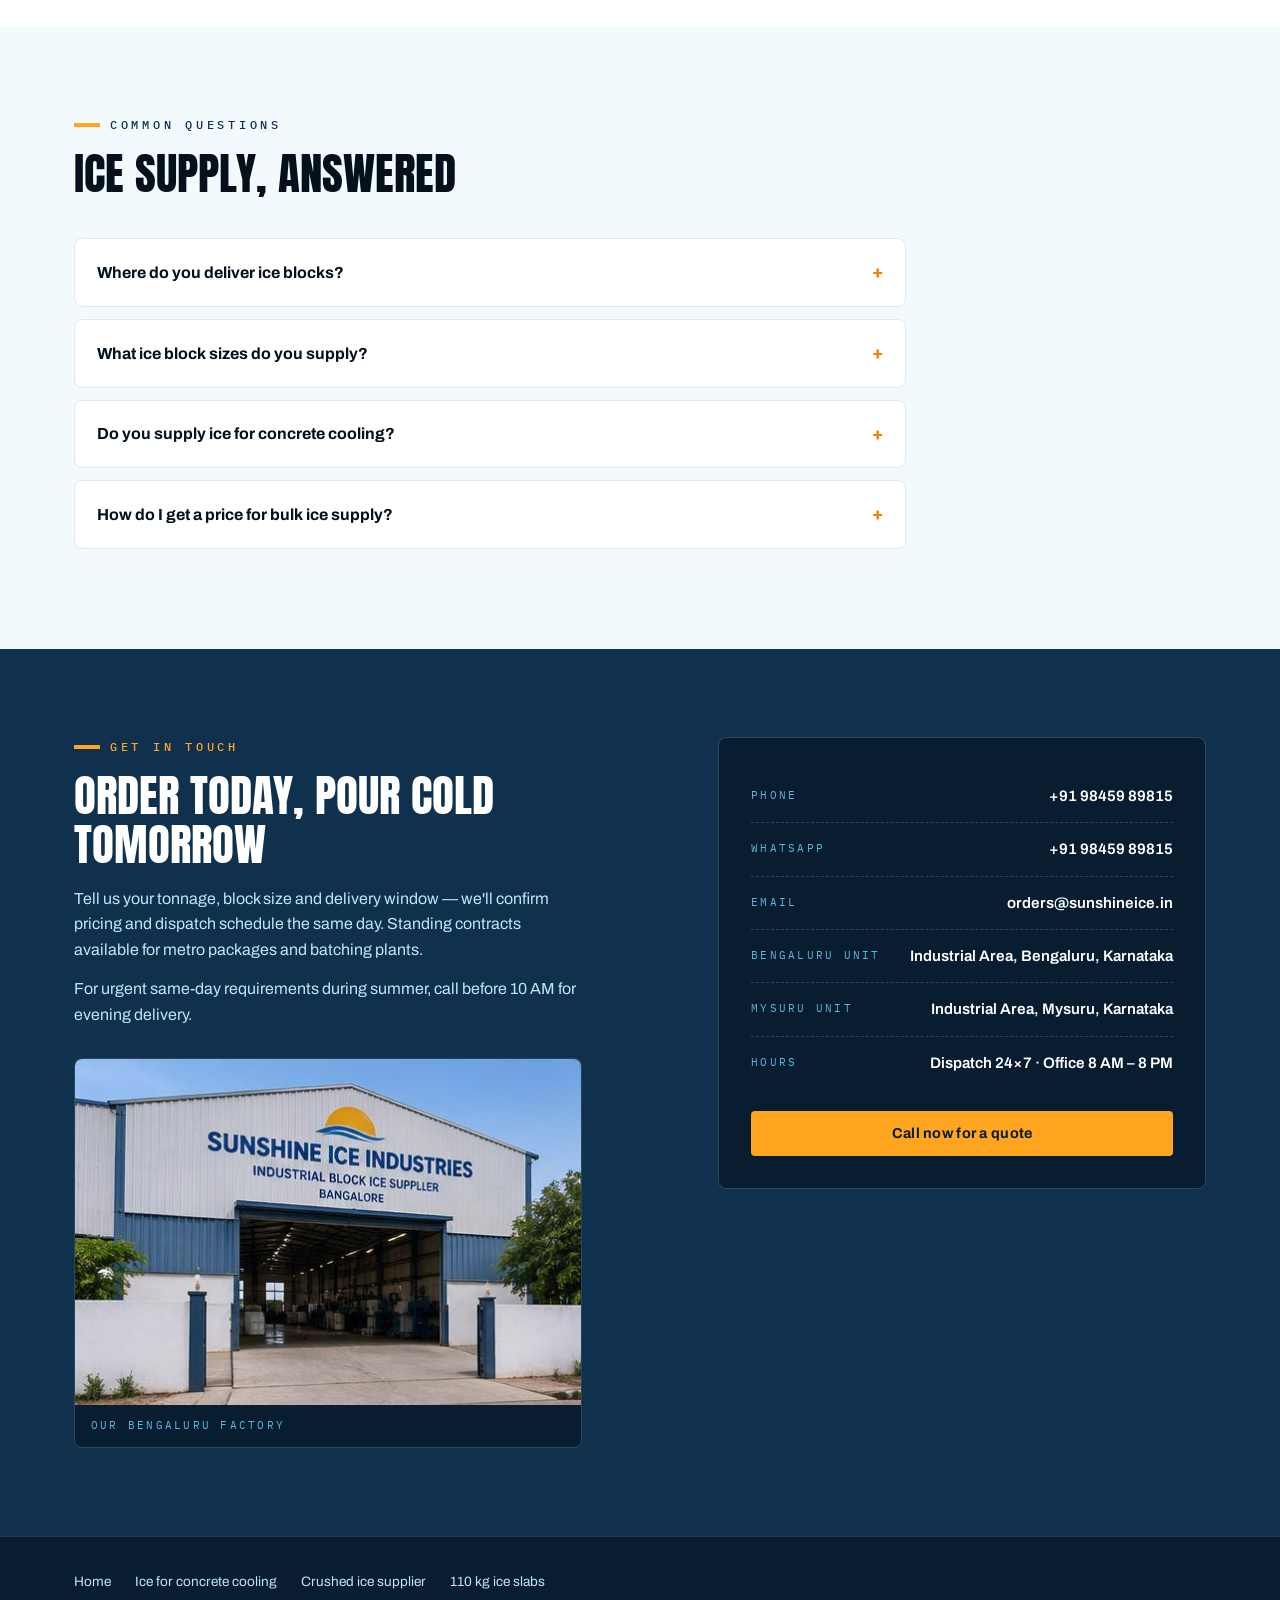
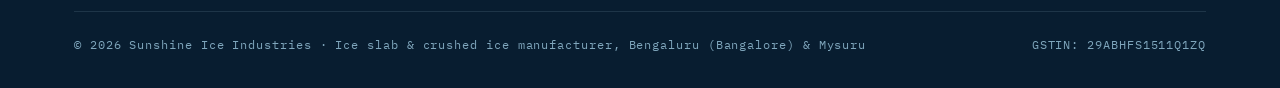
==== commit 6b8df608: "Feature one-stop supplier message prominently on home page - New highlighted callout at the top of t" ====
--- a/index.html
+++ b/index.html
@@ -248,6 +248,15 @@
   <div class="wrap">
     <p class="kicker" style="color:var(--sun)">Who we supply</p>
     <h2>Trusted by projects that can't run warm</h2>
+    <div class="callout wide">
+      <b class="big">One-stop supplier</b>
+      <div>
+        <p>No matter your demand, we can be your one-stop ice supplier. For Bengaluru Metro
+          work we supplied <b>500 tonnes</b> of ice and handled everything through to delivery
+          at the concrete plant's doorstep.</p>
+        <a class="more" href="/ice-for-concrete-cooling-bangalore/">One-stop ice supply for large pours</a>
+      </div>
+    </div>
     <div class="ind-grid">
       <div class="ind feature">
         <h3><span class="num">METRO</span>Bengaluru Metro &amp; infrastructure projects</h3>
@@ -255,10 +264,6 @@
           to bring concrete temperature down for metro piers, tunnels and station works. Sites use
           the block whole, not crushed, and we schedule supply around your pour timings — including
           night pours — so ice arrives solid, cold and on the minute.</p>
-        <p>We can be your one-stop ice supplier for large concrete projects, no matter your
-          demand. For Bengaluru Metro work we supplied <b>500 tonnes</b> of ice and handled
-          everything through to delivery at the concrete plant's doorstep.</p>
-        <a class="more" href="/ice-for-concrete-cooling-bangalore/">One-stop ice supply for large pours</a>
       </div>
       <div class="ind">
         <h3><span class="num">01</span>Construction &amp; ready-mix concrete</h3>
--- a/styles.css
+++ b/styles.css
@@ -180,7 +180,13 @@
 .callout{margin-top:24px;max-width:44rem;display:grid;grid-template-columns:auto 1fr;gap:22px;align-items:center;background:var(--navy);border-left:5px solid var(--sun);border-radius:8px;padding:22px 26px}
 .callout .big{font-family:var(--display);font-weight:400;font-size:2.4rem;line-height:1;text-transform:uppercase;color:var(--sun);white-space:nowrap}
 .prose .callout p{margin-top:0;color:var(--ice);font-size:.98rem}
-.ind.feature b{color:var(--white)}
+.callout.wide{max-width:none;margin-top:36px;gap:28px;background:rgba(255,165,31,.09);border:1px solid rgba(255,165,31,.4);border-left:5px solid var(--sun);padding:26px 30px}
+.callout.wide p{color:var(--ice);font-size:1.05rem;max-width:46rem}
+.callout.wide p b{color:var(--white)}
+.callout.wide .more{display:inline-block;margin-top:12px;font-weight:700;font-size:.9rem;text-decoration:none;color:var(--sun)}
+.callout.wide .more::after{content:" \2192"}
+.callout.wide .more:hover{text-decoration:underline}
+.callout.wide+.ind-grid{margin-top:26px}
 .related{background:var(--white)}
 a.card{text-decoration:none}
 a.card:hover{border-color:var(--ice-deep)}
@@ -210,7 +216,9 @@
   .menu-toggle{display:block}
 }
 @media (max-width:560px){
-  .callout{grid-template-columns:1fr;gap:10px}
+  .callout,.callout.wide{grid-template-columns:1fr;gap:10px}
+  .callout.wide{padding:22px}
+  .callout .big{white-space:normal}
   .tbl{min-width:0}
   .tbl thead{display:none}
   .tbl tr{display:block;padding:14px 16px;border-bottom:1px dashed #DCEBF3}
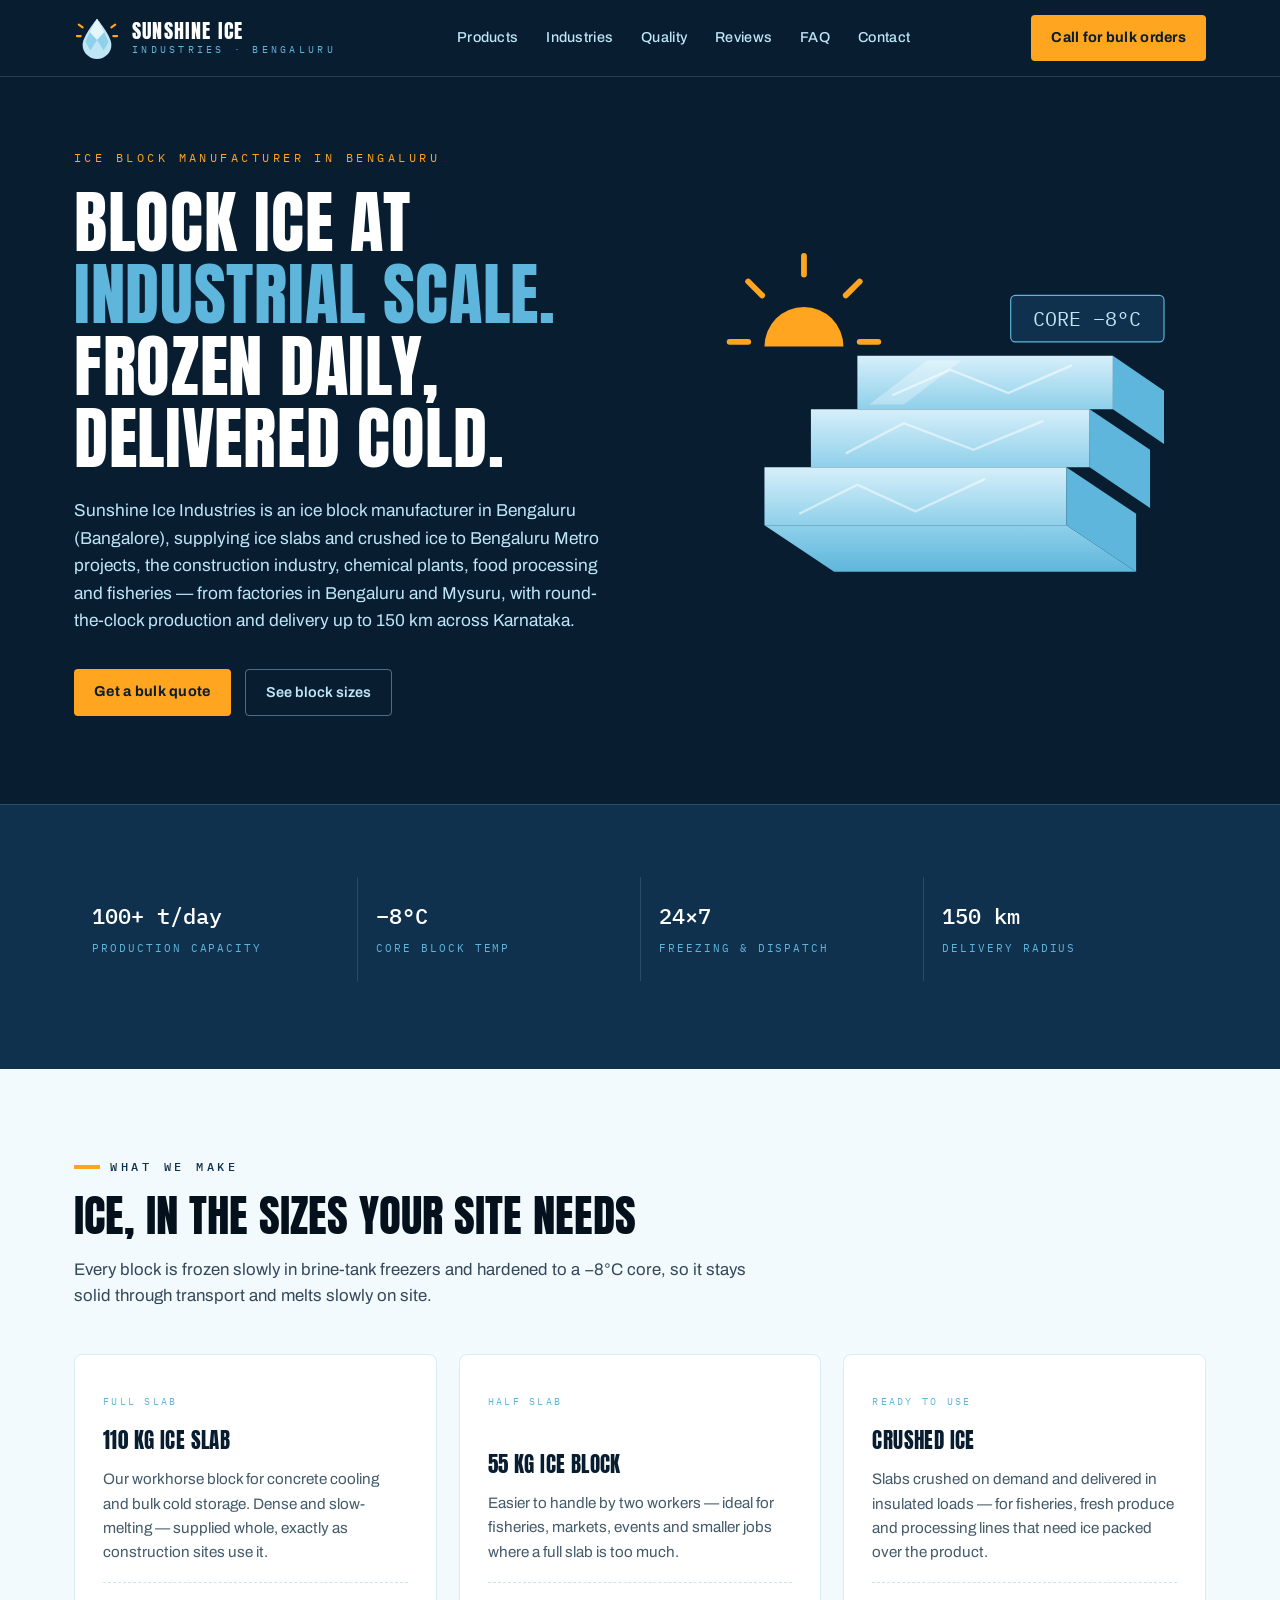
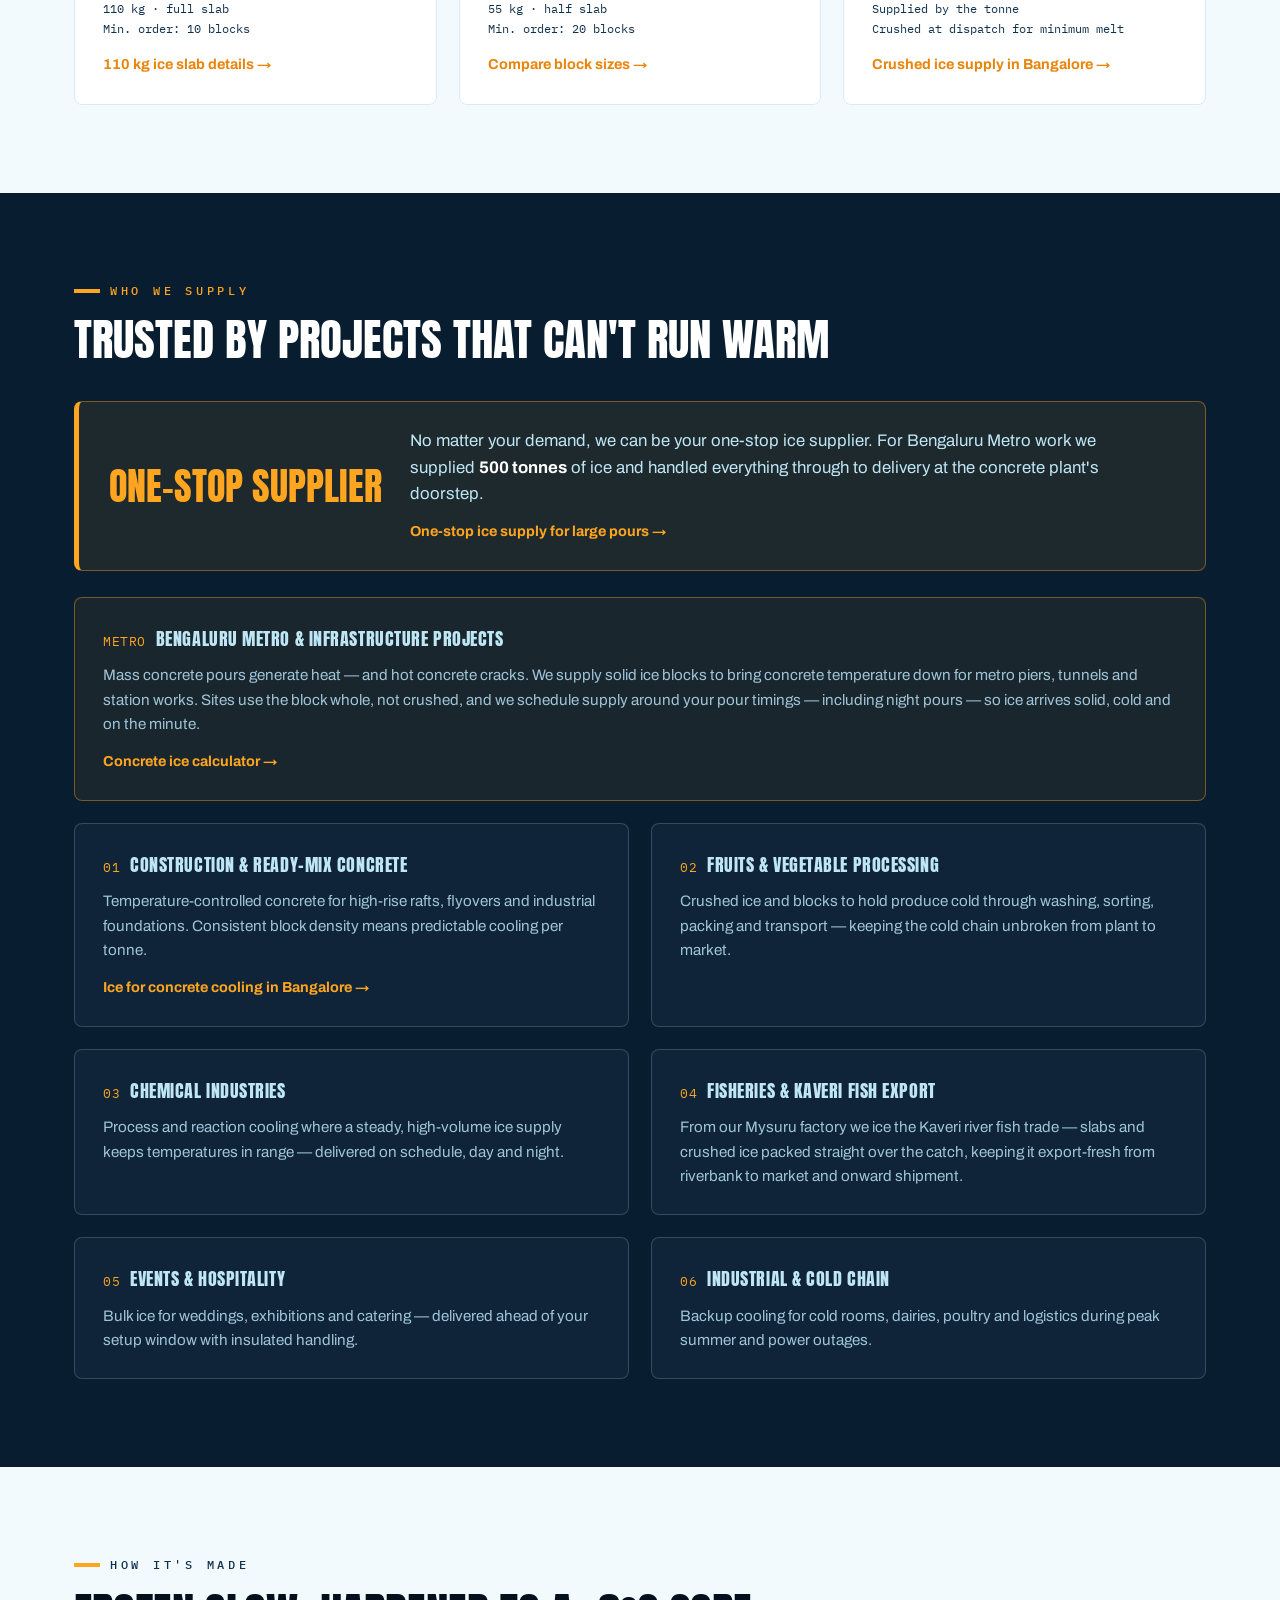
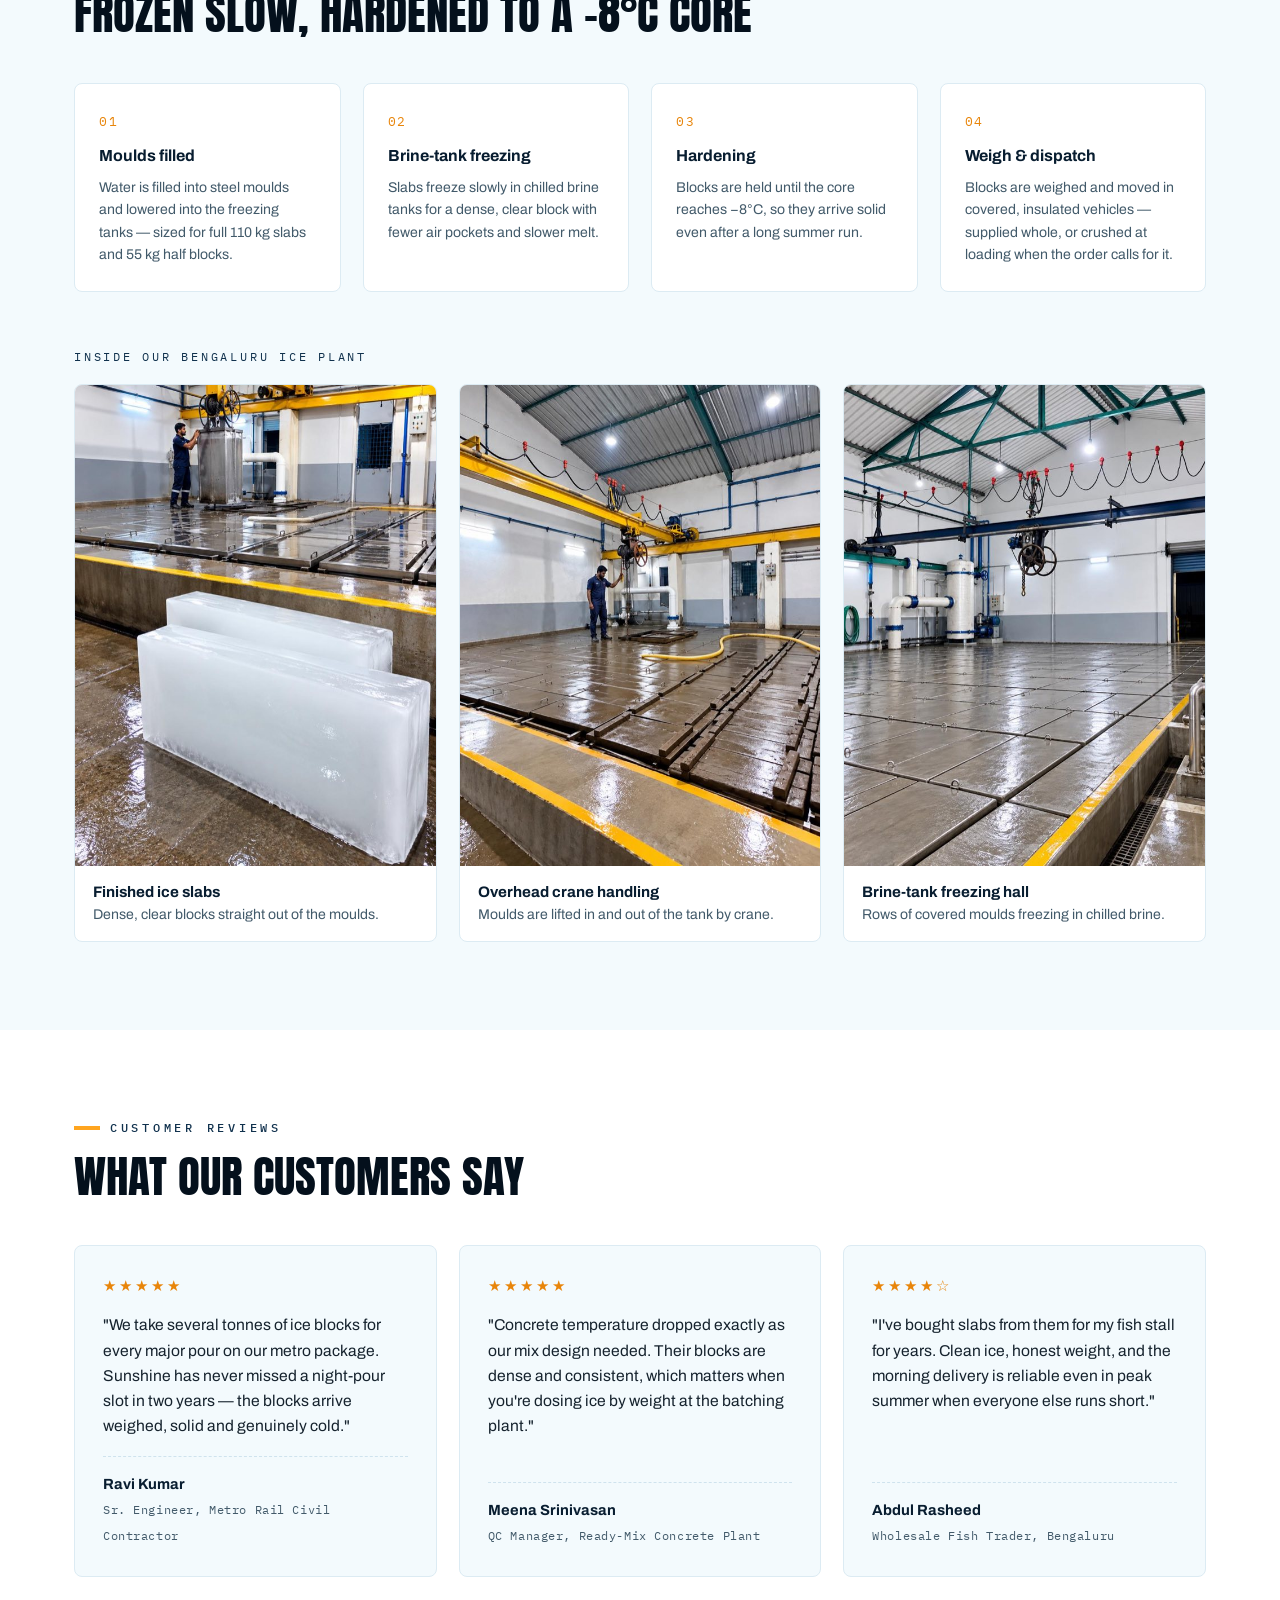
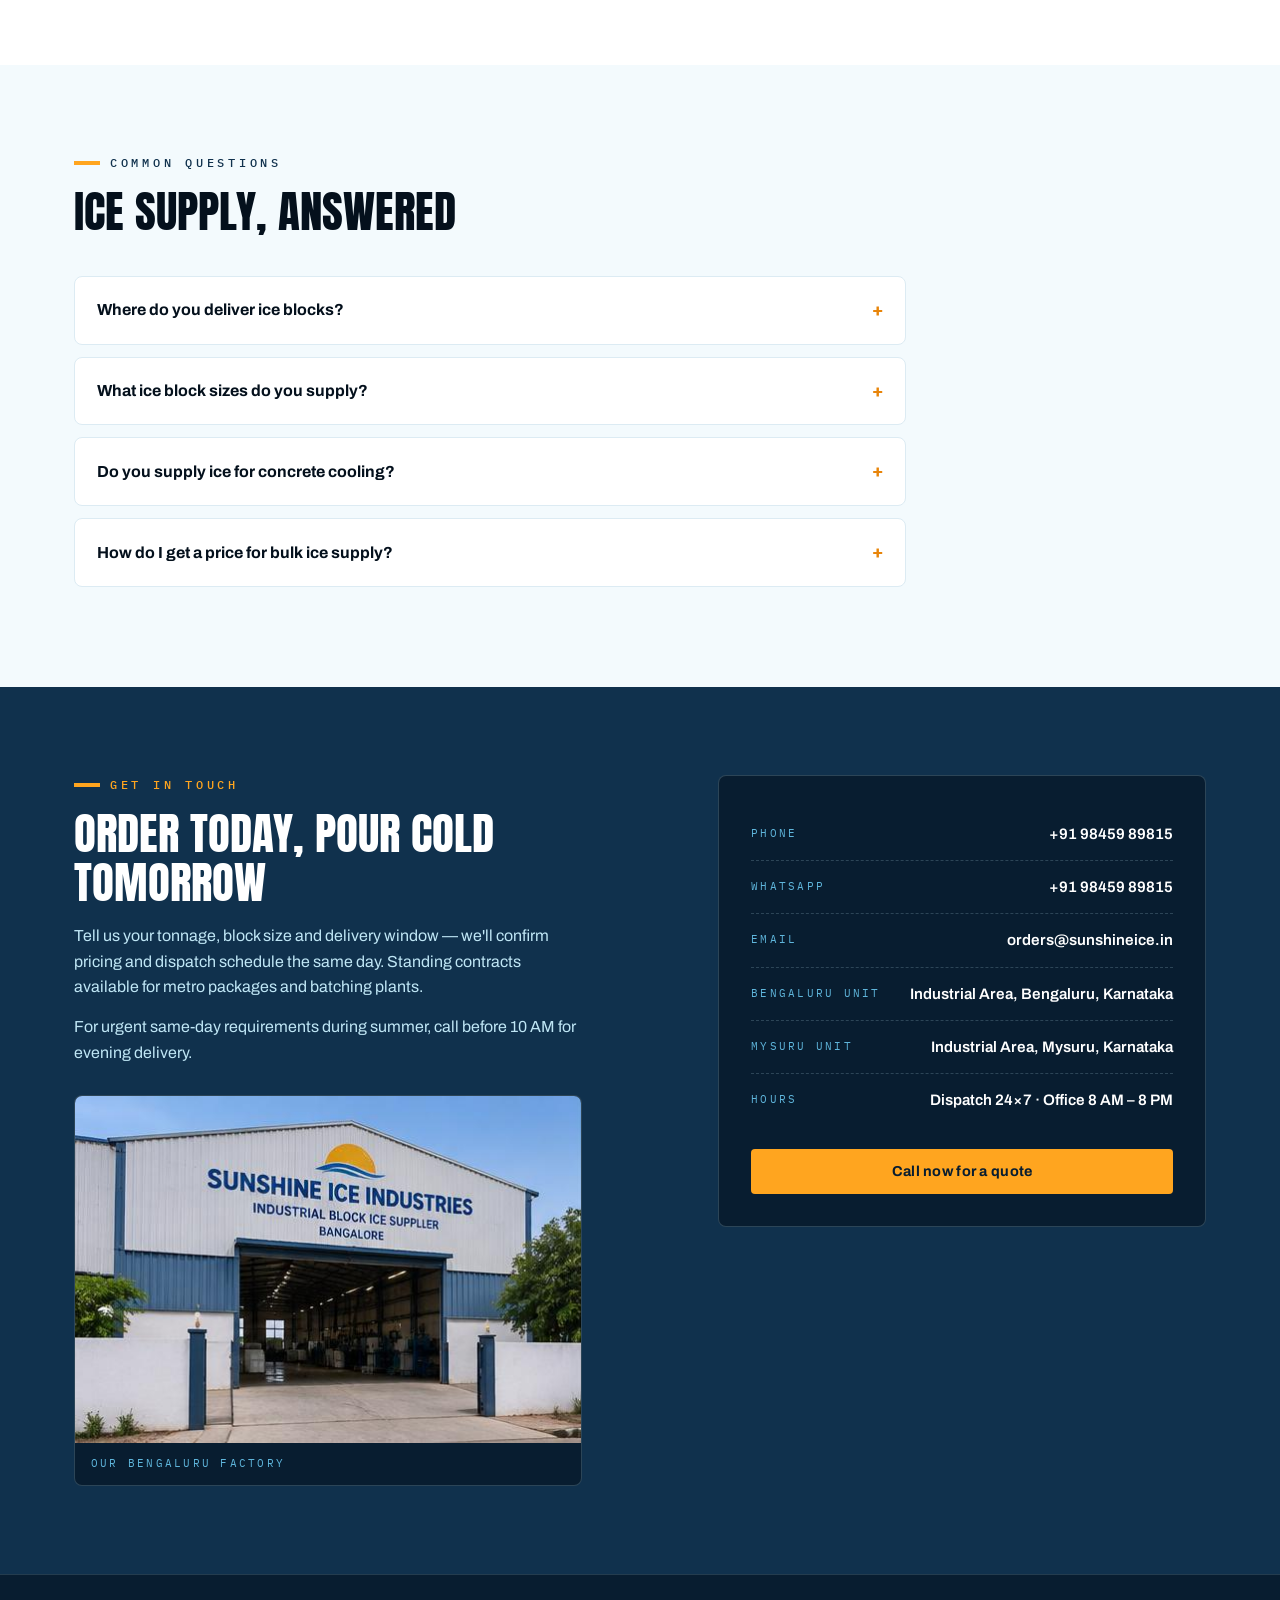
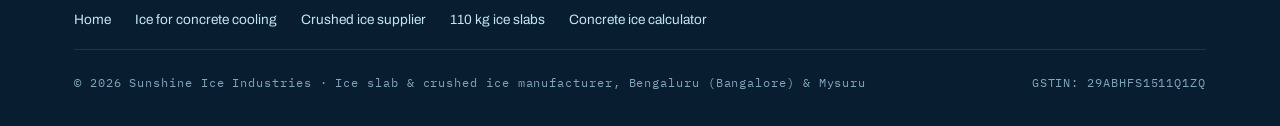
==== commit 90ffee1b: "Add concrete ice calculator page Free tool that estimates the ice a pour needs from volume, mix and " ====
--- a/index.html
+++ b/index.html
@@ -264,6 +264,7 @@
           to bring concrete temperature down for metro piers, tunnels and station works. Sites use
           the block whole, not crushed, and we schedule supply around your pour timings — including
           night pours — so ice arrives solid, cold and on the minute.</p>
+        <a class="more" href="/concrete-ice-calculator/">Concrete ice calculator</a>
       </div>
       <div class="ind">
         <h3><span class="num">01</span>Construction &amp; ready-mix concrete</h3>
@@ -445,6 +446,7 @@
       <a href="/ice-for-concrete-cooling-bangalore/">Ice for concrete cooling</a>
       <a href="/crushed-ice-supplier-bangalore/">Crushed ice supplier</a>
       <a href="/110-kg-ice-slab-bangalore/">110 kg ice slabs</a>
+      <a href="/concrete-ice-calculator/">Concrete ice calculator</a>
     </nav>
     <small>© 2026 Sunshine Ice Industries · Ice slab &amp; crushed ice manufacturer, Bengaluru (Bangalore) &amp; Mysuru</small>
     <small>GSTIN: 29ABHFS1511Q1ZQ</small>
--- a/styles.css
+++ b/styles.css
@@ -196,6 +196,51 @@
   .page-hero{padding:44px 0 52px}
 }
 
+/* ---------- concrete ice calculator ---------- */
+[hidden]{display:none!important}
+.calc{display:grid;grid-template-columns:1.15fr .85fr;gap:28px;align-items:start;margin-top:40px}
+.calc>*{min-width:0}
+.calc-form{background:var(--white);border:1px solid #DCEBF3;border-radius:8px;padding:30px}
+.calc-form fieldset{border:0;min-width:0;margin-top:28px;padding-top:26px;border-top:1px dashed #CFE3EE}
+.calc-form fieldset:first-child{margin-top:0;padding-top:0;border-top:0}
+.calc-form legend{float:left;width:100%;font-family:var(--mono);font-size:.7rem;letter-spacing:.22em;text-transform:uppercase;color:var(--steel);margin-bottom:14px}
+.fields{clear:both;display:grid;grid-template-columns:repeat(3,1fr);gap:16px;align-items:end}
+.fields.two{grid-template-columns:repeat(2,1fr)}
+.field label{display:block;font-size:.88rem;font-weight:600;color:var(--navy);line-height:1.3}
+.field .in{display:flex;align-items:center;margin-top:7px;border:1px solid #B5D0DF;border-radius:6px;background:var(--frost)}
+.field .in:focus-within{border-color:var(--sun-deep);box-shadow:0 0 0 3px rgba(255,165,31,.28)}
+.field input{flex:1;width:100%;min-width:0;border:0;background:none;padding:11px 4px 11px 12px;font-family:var(--mono);font-size:1rem;font-weight:500;color:var(--text);-moz-appearance:textfield;appearance:textfield}
+.field input::-webkit-outer-spin-button,.field input::-webkit-inner-spin-button{-webkit-appearance:none;margin:0}
+.field input:focus{outline:none}
+.field .unit{flex:none;padding:0 12px 0 4px;font-family:var(--mono);font-size:.78rem;color:var(--muted)}
+.field .hint{display:none;margin-top:5px;font-family:var(--mono);font-size:.7rem;color:#B3261E}
+.field.bad .in{border-color:#B3261E;background:#FFF5F4}
+.field.bad .hint{display:block}
+.calc-noscript{margin-top:22px;font-weight:600;color:#B3261E}
+.calc-out{position:sticky;top:100px;background:var(--navy);color:var(--white);border-radius:8px;border-top:5px solid var(--sun);padding:30px}
+.out-label{font-family:var(--mono);font-size:.7rem;letter-spacing:.22em;text-transform:uppercase;color:var(--ice-deep)}
+.out-big{margin-top:10px;font-family:var(--display);font-size:1.5rem;line-height:1;text-transform:uppercase;color:var(--ice);letter-spacing:.02em}
+.out-big output{font-size:clamp(3rem,6vw,4.2rem);color:var(--sun);margin-right:4px}
+.out-list{margin-top:22px}
+.out-list div{display:flex;justify-content:space-between;align-items:baseline;gap:16px;padding:12px 0;border-top:1px dashed rgba(191,230,245,.2)}
+.out-list dt{color:var(--ice);font-size:.92rem}
+.out-list dd{font-family:var(--mono);font-weight:500;font-size:1rem;color:var(--white);white-space:nowrap}
+.out-note{margin-top:6px;padding:12px 14px;border-radius:6px;background:rgba(191,230,245,.08);color:var(--ice);font-size:.9rem}
+.out-note.warn{background:rgba(255,165,31,.12);border:1px solid rgba(255,165,31,.45);color:#FFE2B5}
+.out-ctas{display:flex;flex-wrap:wrap;gap:12px;margin-top:22px}
+.out-ctas a{flex:1 1 auto;text-align:center}
+.out-fine{margin-top:16px;font-size:.82rem;color:#9FC4D8}
+.formula{font-family:var(--mono);font-size:.9rem!important;line-height:1.9;color:var(--navy)!important;background:var(--frost);border:1px solid #DCEBF3;border-left:5px solid var(--sun);border-radius:8px;padding:16px 20px;overflow-x:auto}
+.formula sub{font-size:.7em}
+@media (max-width:900px){
+  .calc{grid-template-columns:1fr}
+  .calc-out{position:static}
+}
+@media (max-width:560px){
+  .calc-form,.calc-out{padding:22px}
+  .fields,.fields.two{grid-template-columns:repeat(2,1fr)}
+}
+
 /* ---------- responsive ---------- */
 @media (max-width:900px){
   .hero .wrap{grid-template-columns:1fr;padding-top:52px;padding-bottom:60px}
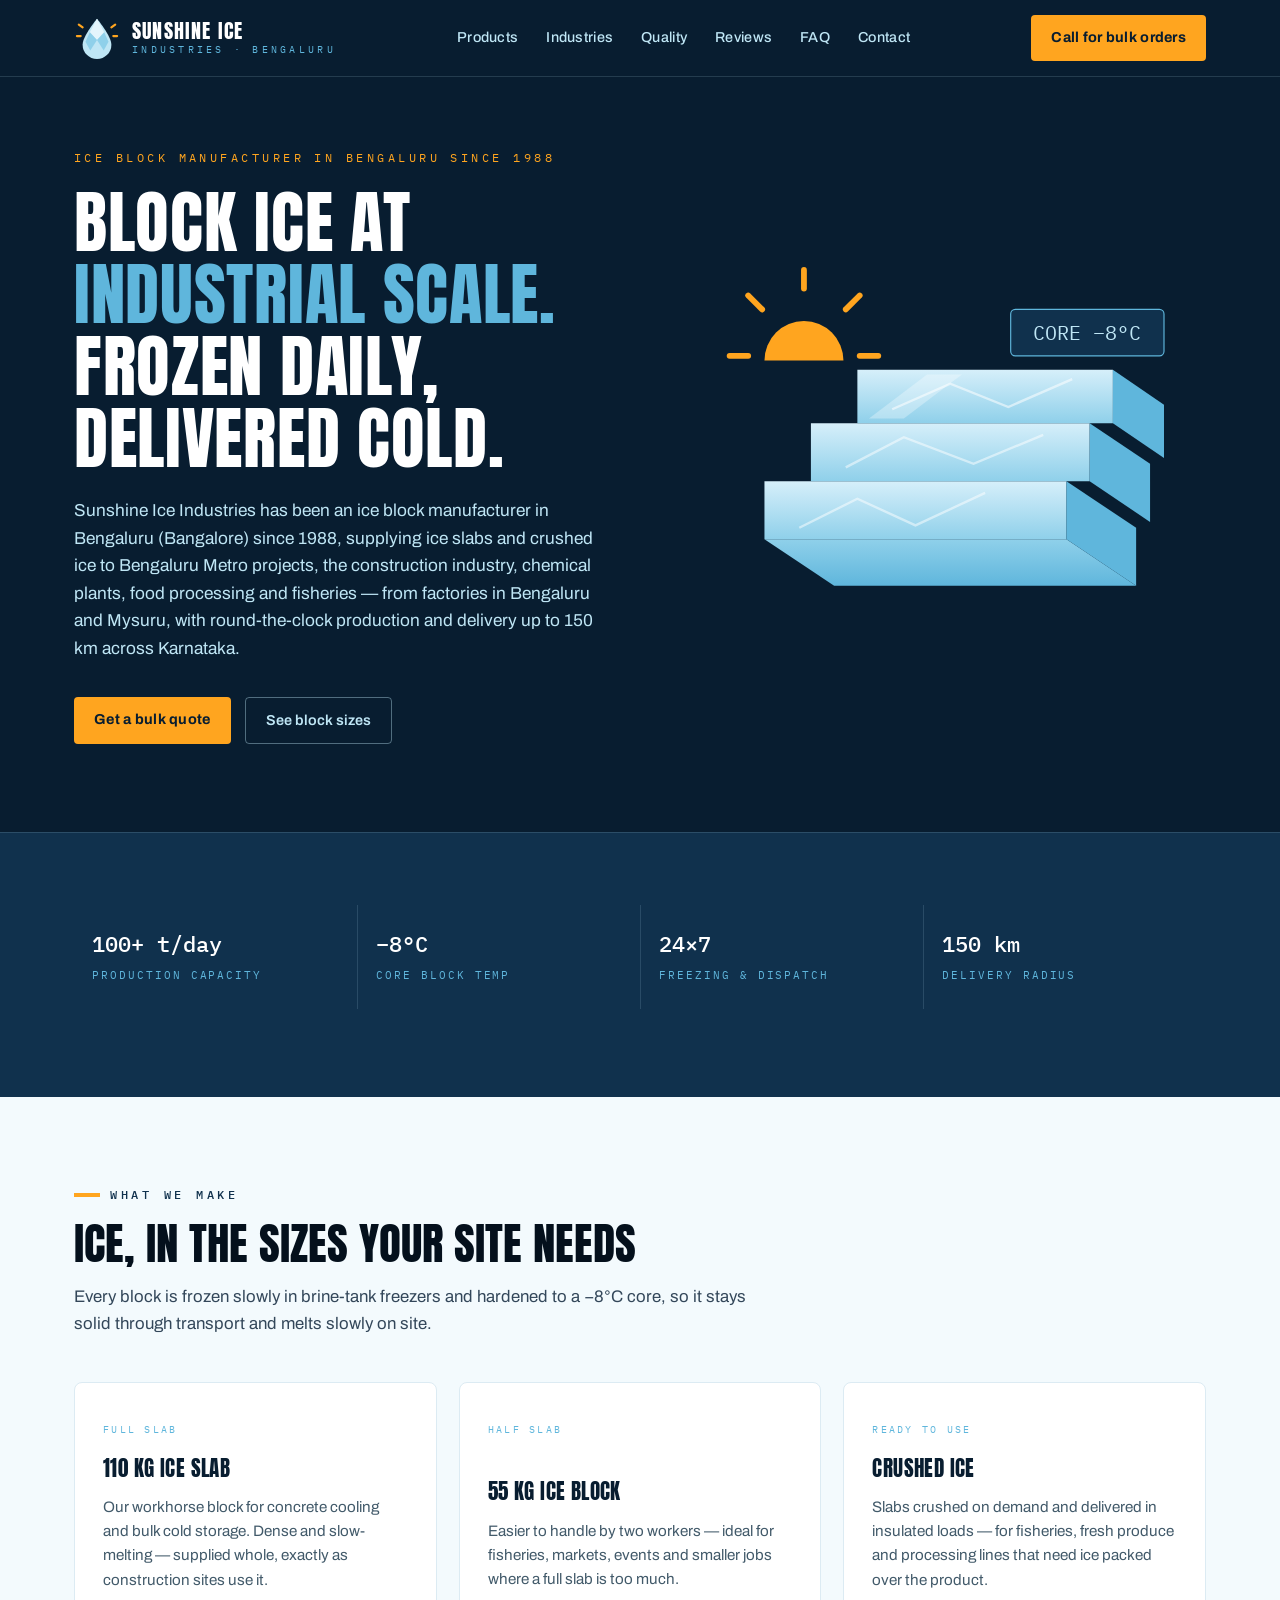
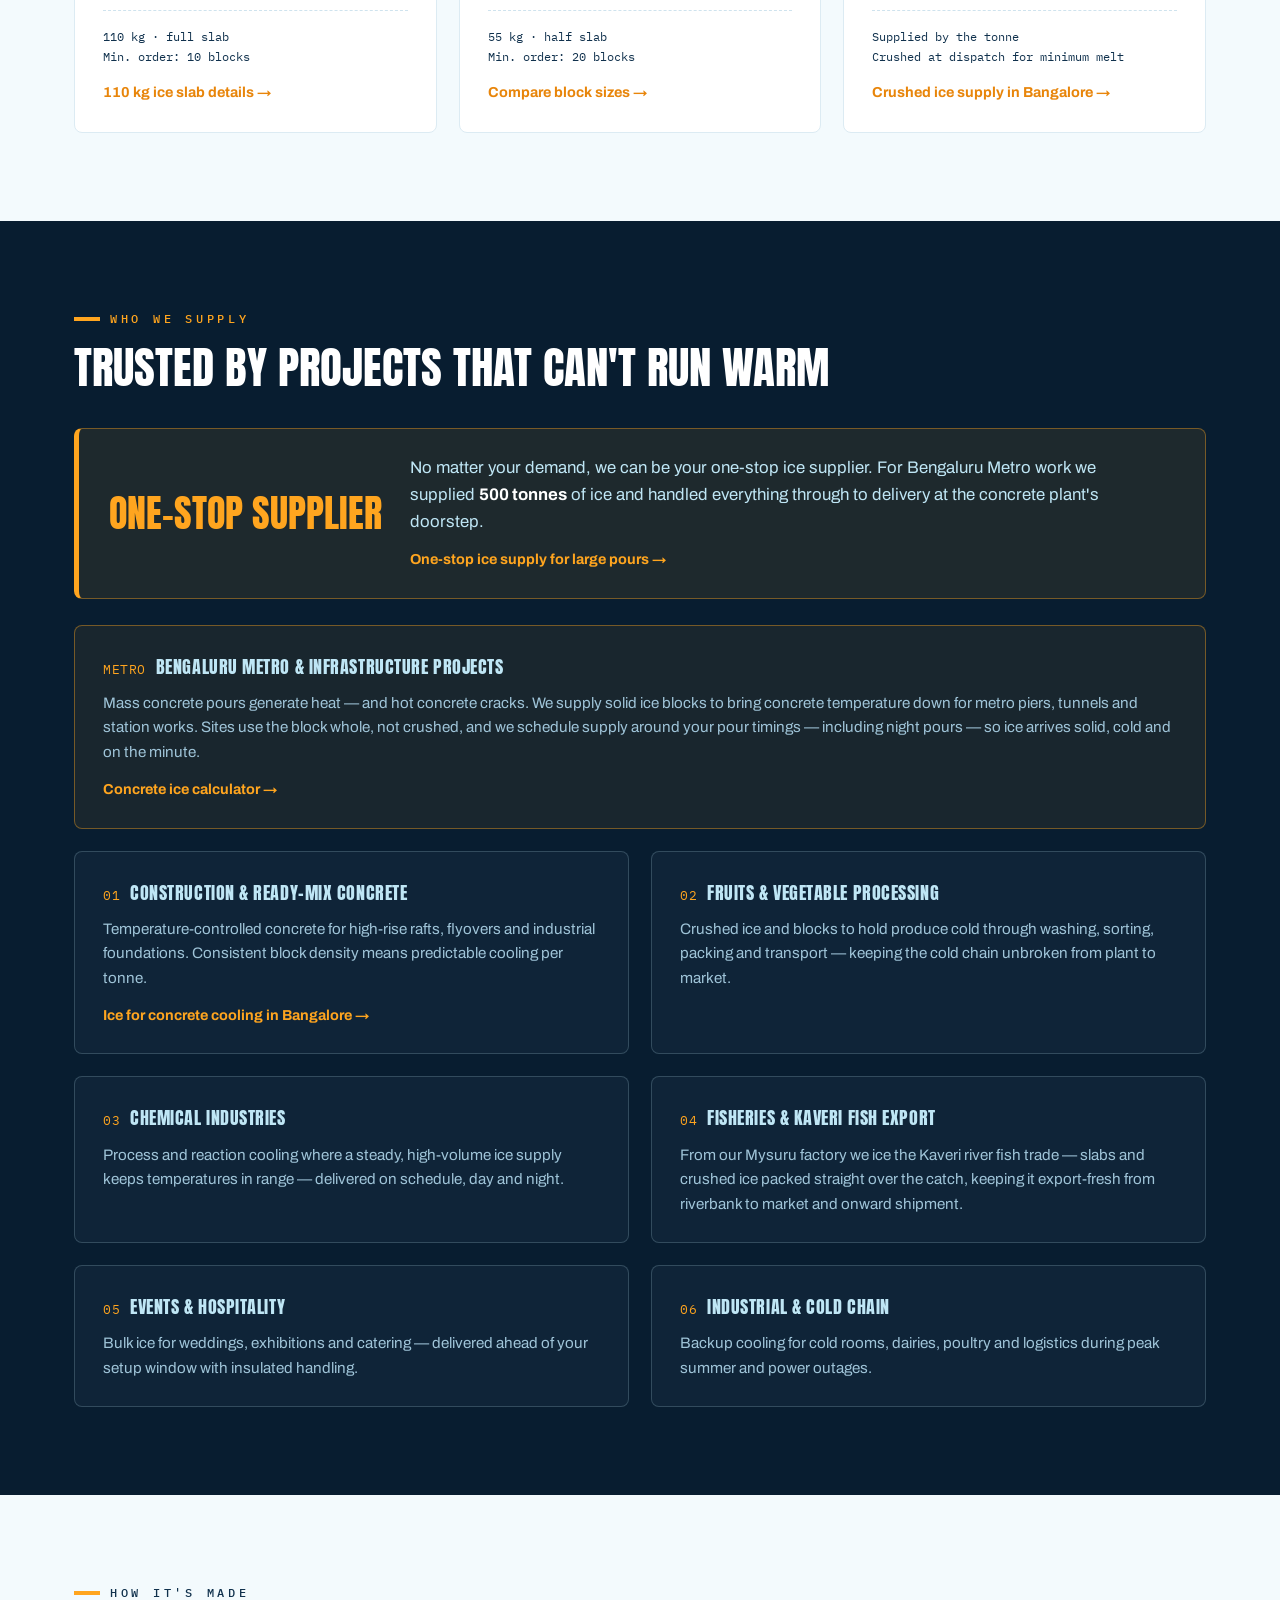
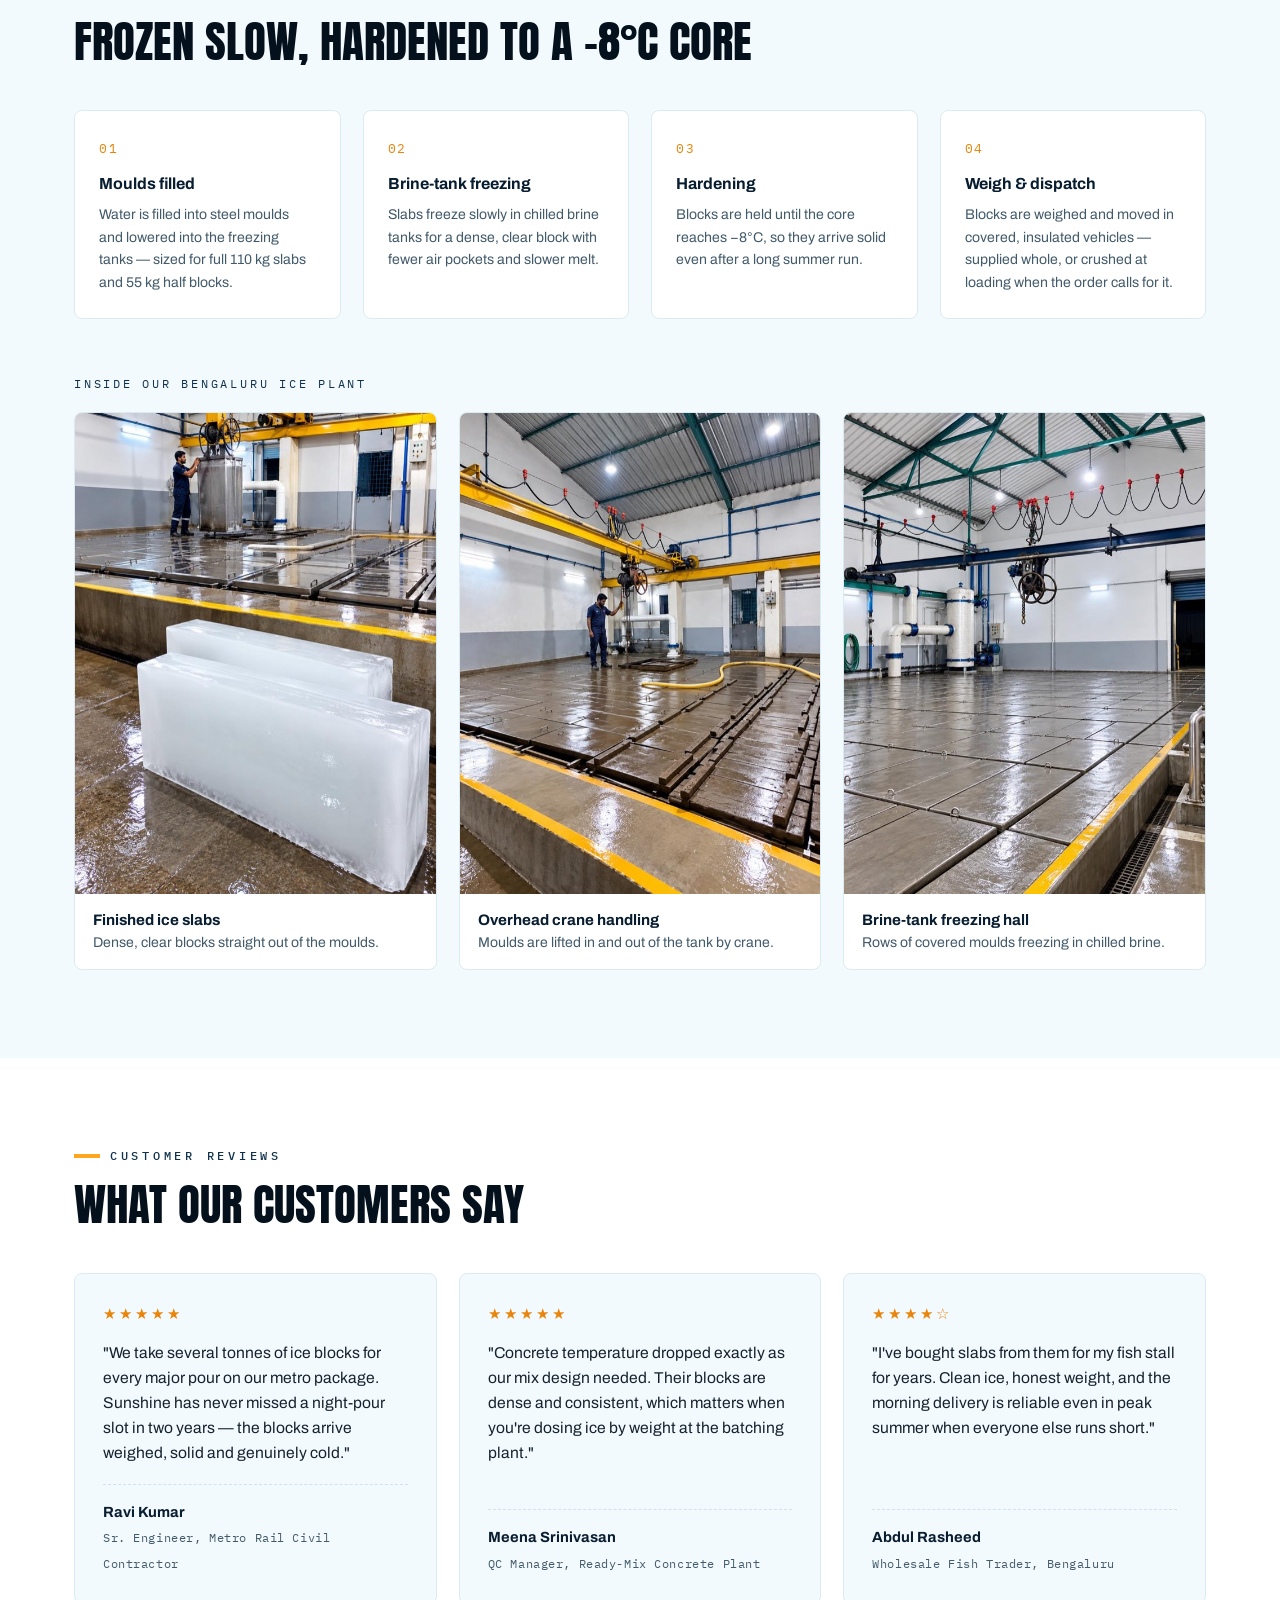
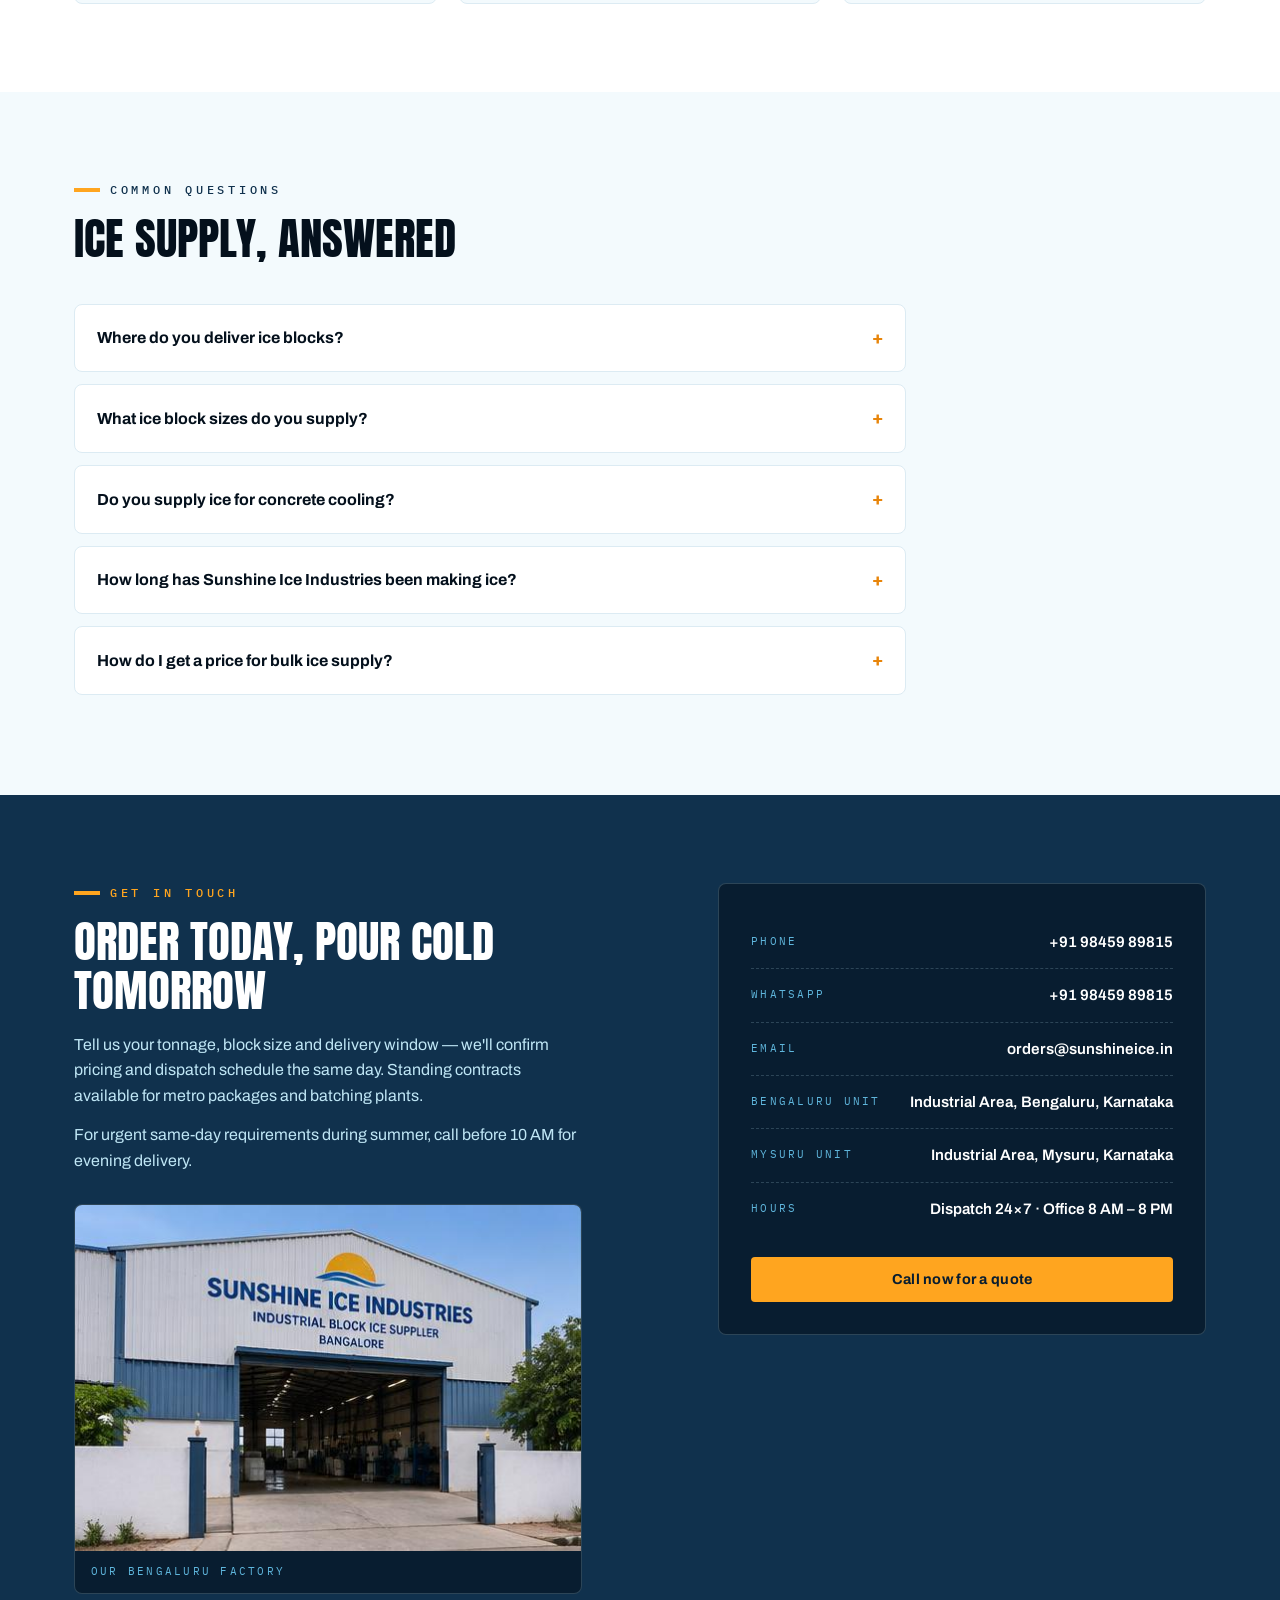
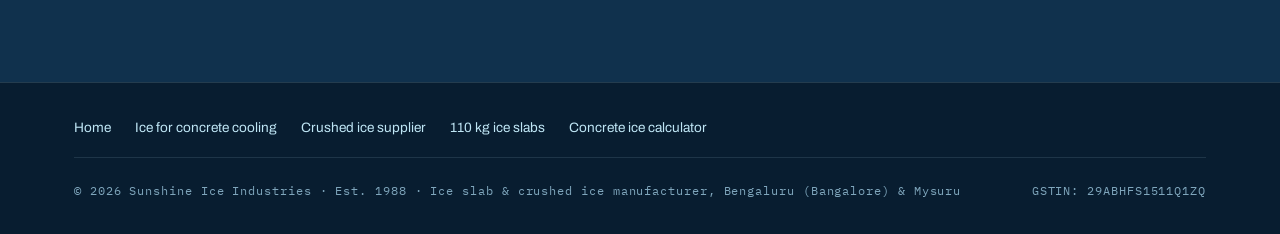
==== commit 7f1ef943: "Add founding year 1988 across the site Co-Authored-By: Claude Fable 5.1 <noreply@anthropic.com>" ====
--- a/index.html
+++ b/index.html
@@ -6,7 +6,7 @@
 <meta name="color-scheme" content="only light">
 <meta name="supported-color-schemes" content="light">
 <title>Ice Block Manufacturer in Bengaluru | Ice Slab Supplier — Sunshine Ice Industries</title>
-<meta name="description" content="Ice block and ice slab manufacturer in Bengaluru (Bangalore). 110 kg and 55 kg blocks and crushed ice for concrete cooling. Call +91 98459 89815.">
+<meta name="description" content="Ice block and ice slab manufacturer in Bengaluru (Bangalore) since 1988. 110 kg and 55 kg blocks and crushed ice for concrete cooling. Call +91 98459 89815.">
 <link rel="canonical" href="https://www.sunshineice.in/">
 <meta name="geo.region" content="IN-KA">
 <meta name="geo.placename" content="Bengaluru">
@@ -39,6 +39,7 @@
   "name": "Sunshine Ice Industries",
   "description": "Ice block and ice slab manufacturer with factories in Bengaluru and Mysuru, supplying construction, Bengaluru Metro projects, chemical industries, food processing and Kaveri river fish export.",
   "url": "https://www.sunshineice.in/",
+  "foundingDate": "1988",
   "telephone": "+919845989815",
   "email": "orders@sunshineice.in",
   "image": [
@@ -88,6 +89,11 @@
     },
     {
       "@type": "Question",
+      "name": "How long has Sunshine Ice Industries been making ice?",
+      "acceptedAnswer": {"@type": "Answer", "text": "Since 1988. We have been making block ice in Bengaluru for more than 35 years, and today produce over 100 tonnes a day from our factories in Bengaluru and Mysuru."}
+    },
+    {
+      "@type": "Question",
       "name": "How do I get a price for bulk ice supply?",
       "acceptedAnswer": {"@type": "Answer", "text": "Call or WhatsApp +91 98459 89815 with your tonnage, block size and delivery location — we confirm pricing and dispatch schedule the same day."}
     }
@@ -134,9 +140,9 @@
 <div class="hero" id="top">
   <div class="wrap">
     <div>
-      <h1 class="eyebrow">Ice block manufacturer in Bengaluru</h1>
+      <h1 class="eyebrow">Ice block manufacturer in Bengaluru since 1988</h1>
       <p class="hero-title">Block ice at <em>industrial scale.</em> Frozen daily, delivered cold.</p>
-      <p class="lede">Sunshine Ice Industries is an ice block manufacturer in Bengaluru (Bangalore), supplying
+      <p class="lede">Sunshine Ice Industries has been an ice block manufacturer in Bengaluru (Bangalore) since 1988, supplying
         ice slabs and crushed ice to Bengaluru Metro projects, the construction industry, chemical
         plants, food processing and fisheries — from factories in Bengaluru and Mysuru, with
         round-the-clock production and delivery up to 150 km across Karnataka.</p>
@@ -402,6 +408,10 @@
           including night pours.</p>
       </details>
       <details>
+        <summary>How long has Sunshine Ice Industries been making ice?</summary>
+        <p>Since 1988. We have been making block ice in Bengaluru for more than 35 years, and today produce over 100 tonnes a day from our factories in Bengaluru and Mysuru.</p>
+      </details>
+      <details>
         <summary>How do I get a price for bulk ice supply?</summary>
         <p>Call or WhatsApp <a href="tel:+919845989815">+91 98459 89815</a> with your tonnage,
           block size and delivery location — we confirm pricing and dispatch schedule the same day.</p>
@@ -448,7 +458,7 @@
       <a href="/110-kg-ice-slab-bangalore/">110 kg ice slabs</a>
       <a href="/concrete-ice-calculator/">Concrete ice calculator</a>
     </nav>
-    <small>© 2026 Sunshine Ice Industries · Ice slab &amp; crushed ice manufacturer, Bengaluru (Bangalore) &amp; Mysuru</small>
+    <small>© 2026 Sunshine Ice Industries · Est. 1988 · Ice slab &amp; crushed ice manufacturer, Bengaluru (Bangalore) &amp; Mysuru</small>
     <small>GSTIN: 29ABHFS1511Q1ZQ</small>
   </div>
 </footer>
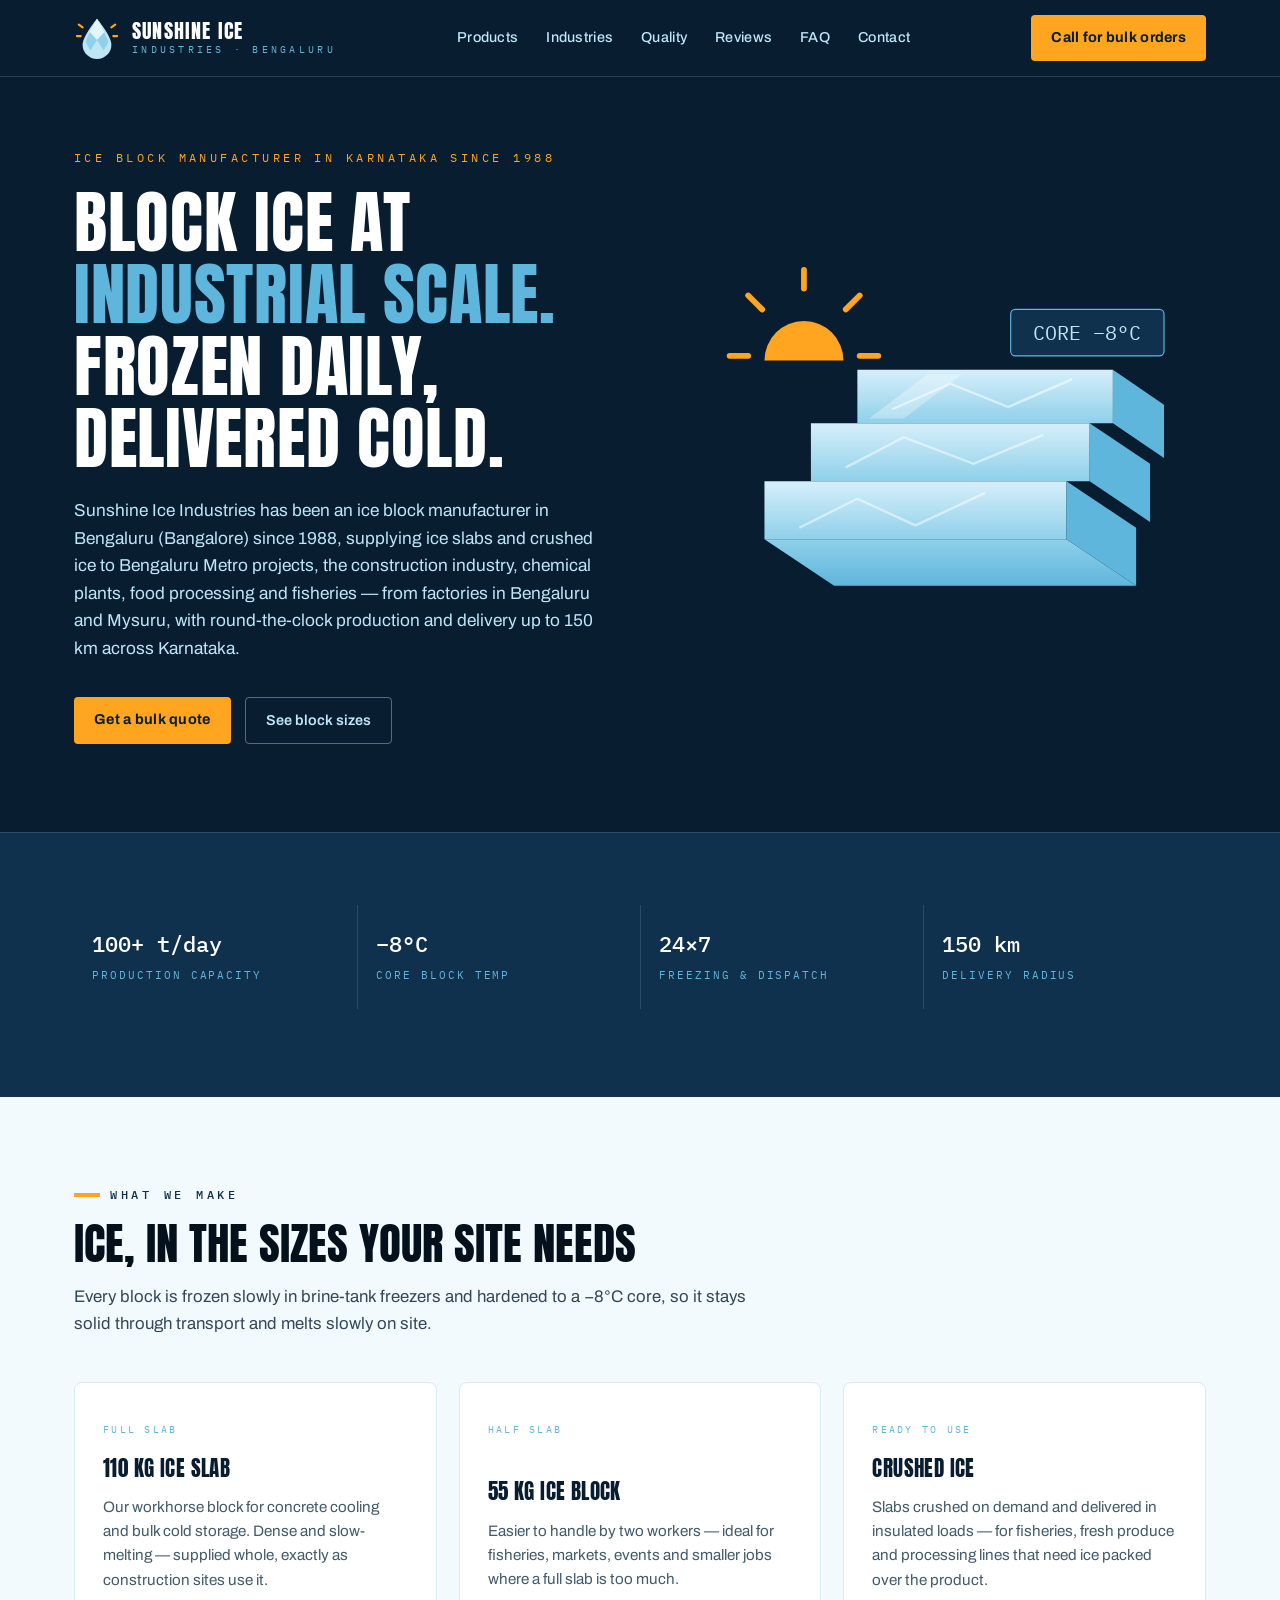
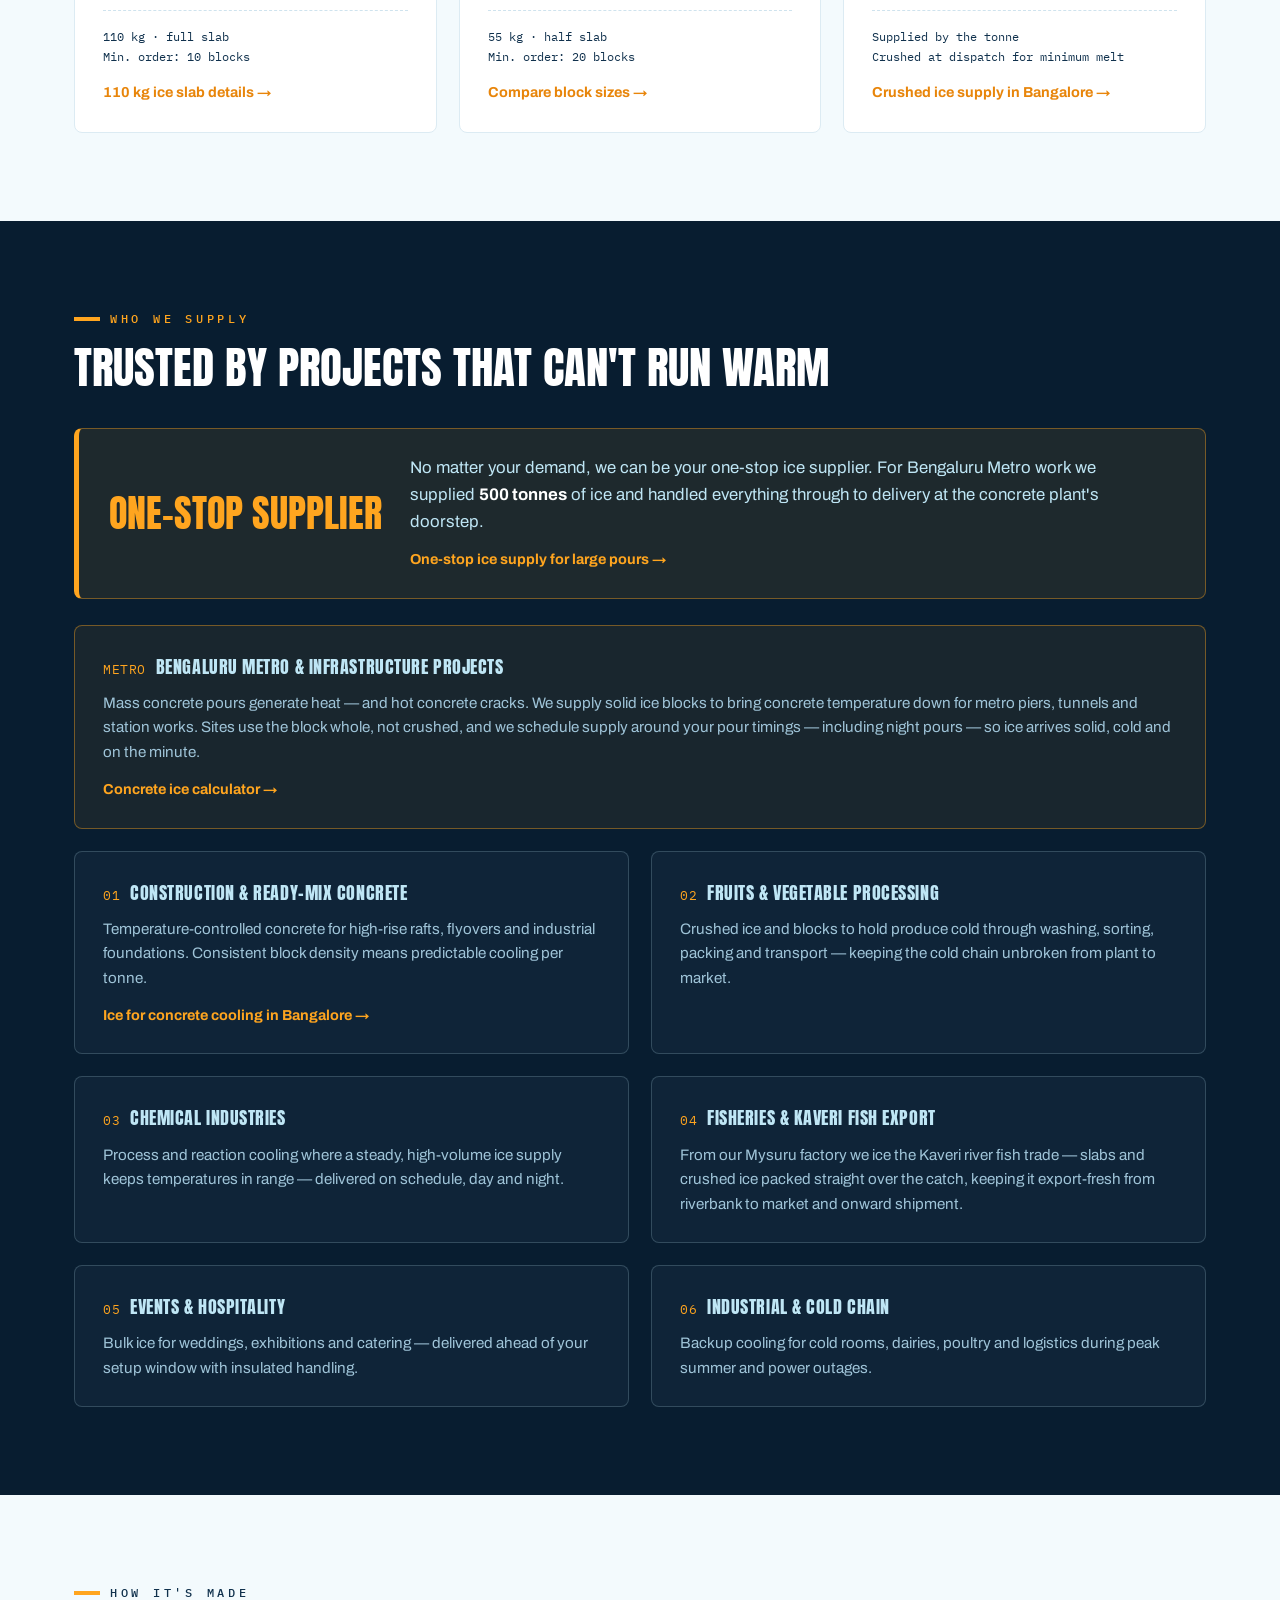
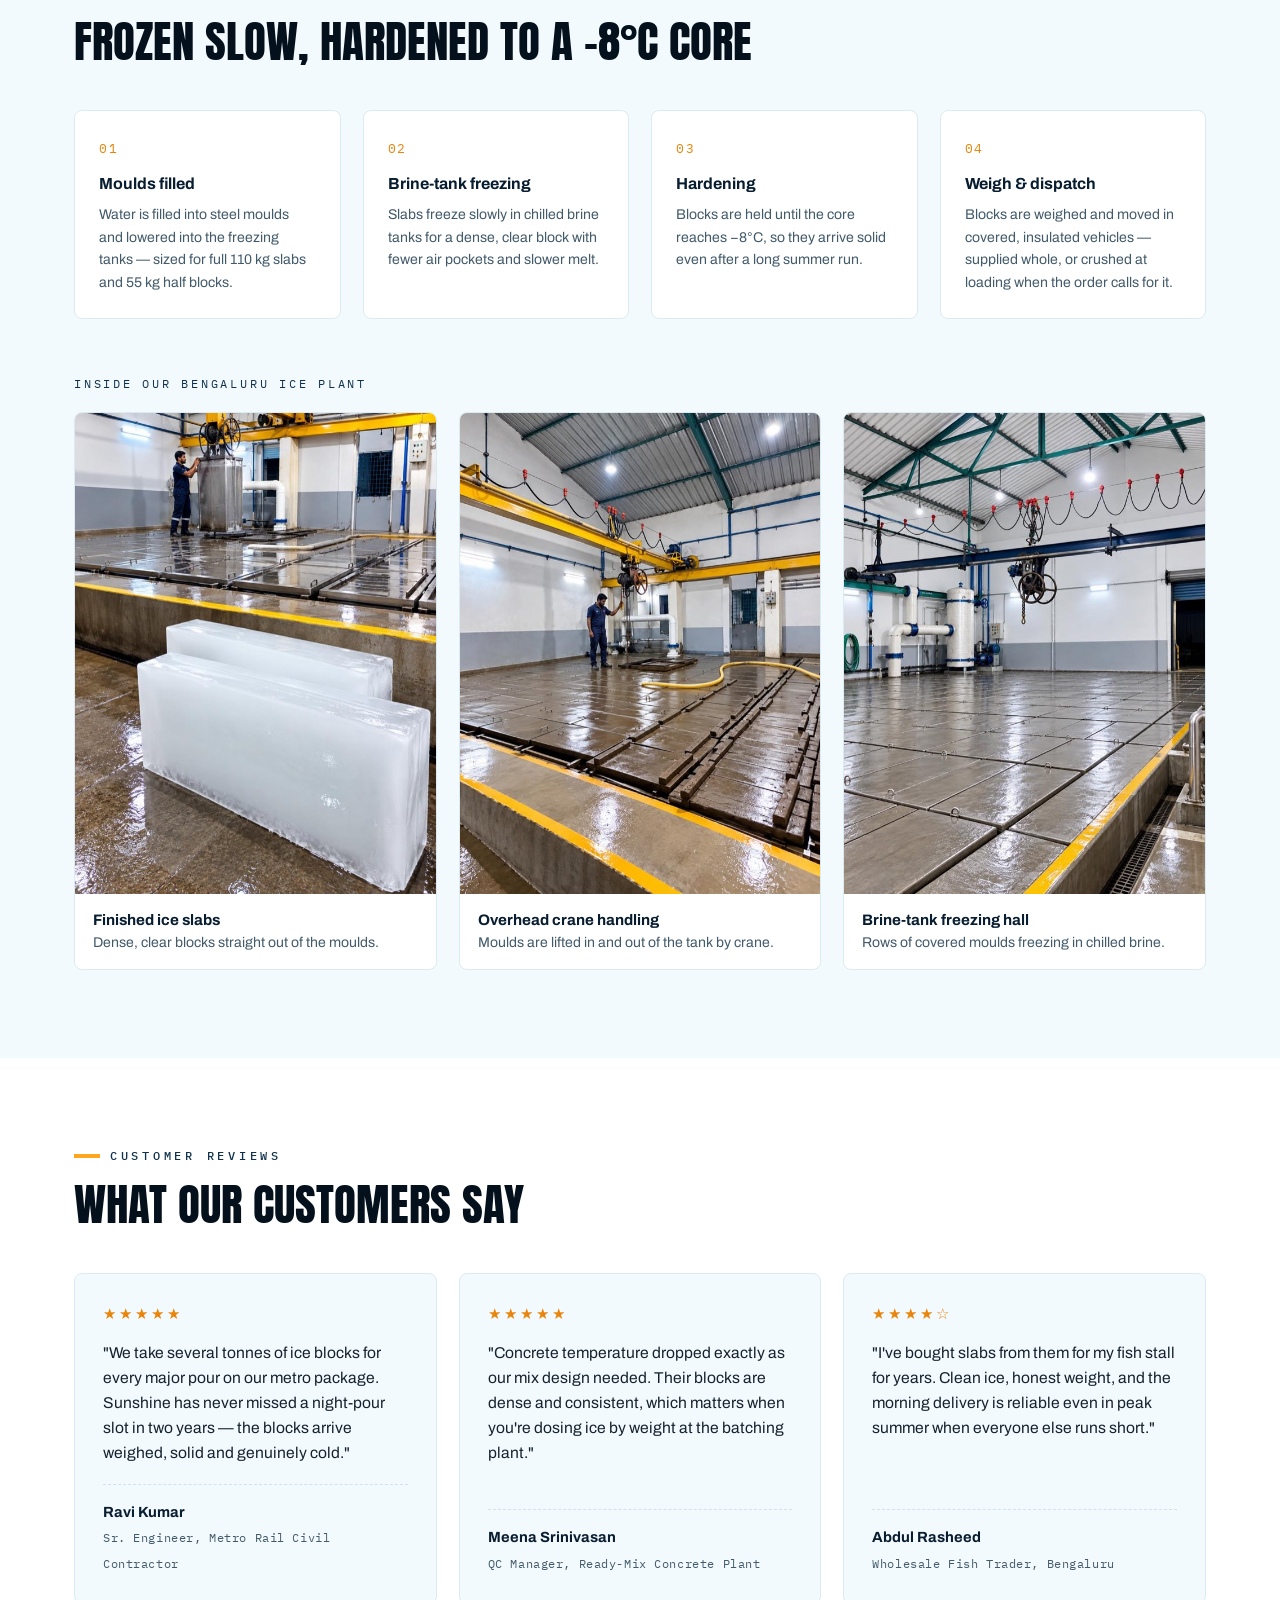
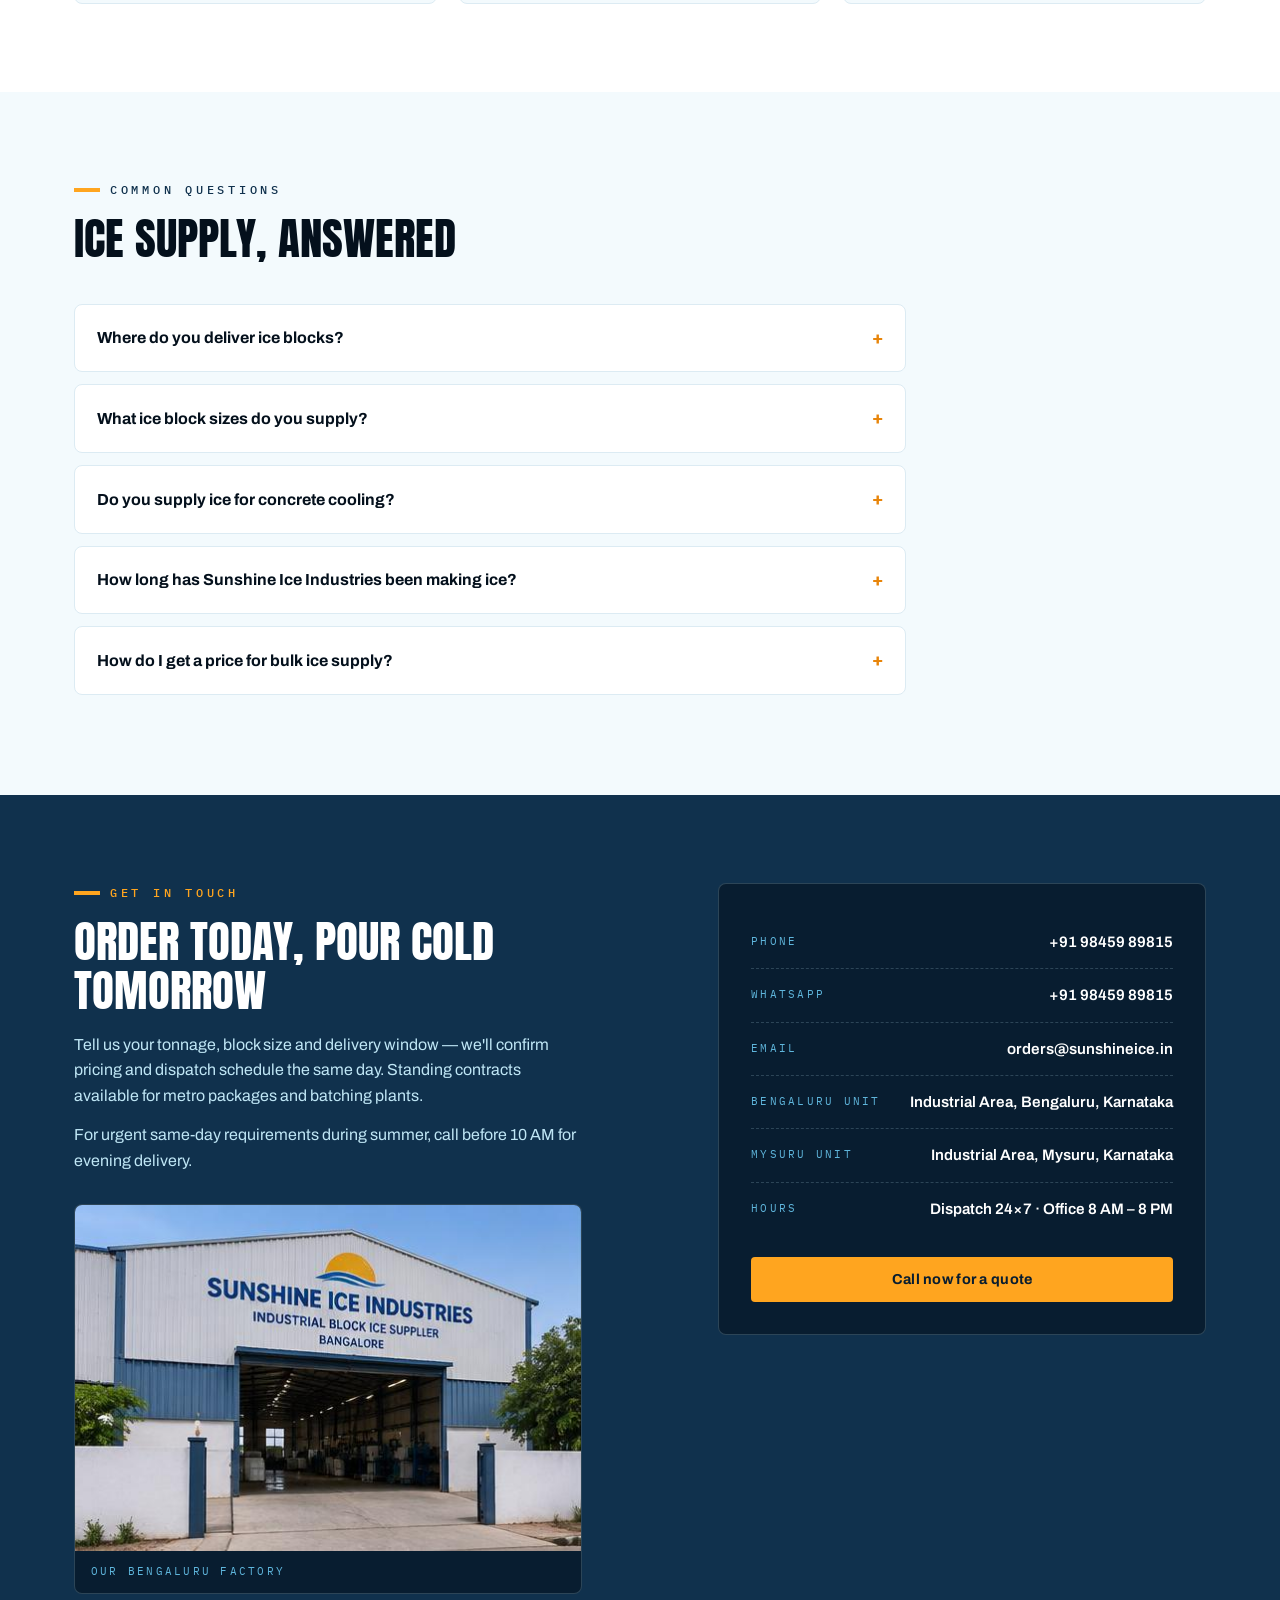
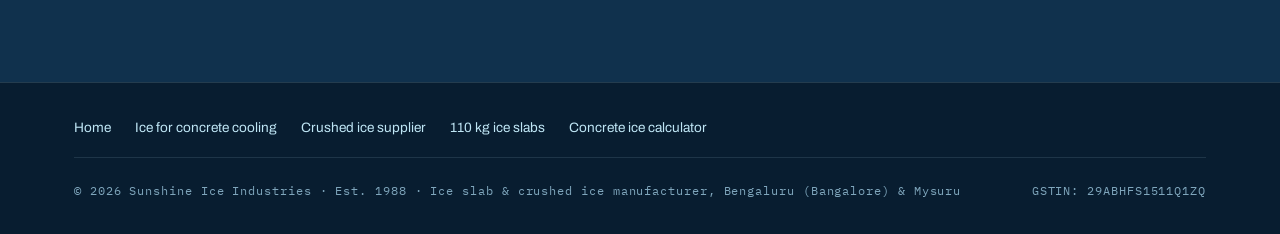
==== commit a811a09c: "Home heading: ice block manufacturer in Karnataka since 1988 Co-Authored-By: Claude Fable 5.1 <norep" ====
--- a/index.html
+++ b/index.html
@@ -140,7 +140,7 @@
 <div class="hero" id="top">
   <div class="wrap">
     <div>
-      <h1 class="eyebrow">Ice block manufacturer in Bengaluru since 1988</h1>
+      <h1 class="eyebrow">Ice block manufacturer in Karnataka since 1988</h1>
       <p class="hero-title">Block ice at <em>industrial scale.</em> Frozen daily, delivered cold.</p>
       <p class="lede">Sunshine Ice Industries has been an ice block manufacturer in Bengaluru (Bangalore) since 1988, supplying
         ice slabs and crushed ice to Bengaluru Metro projects, the construction industry, chemical
